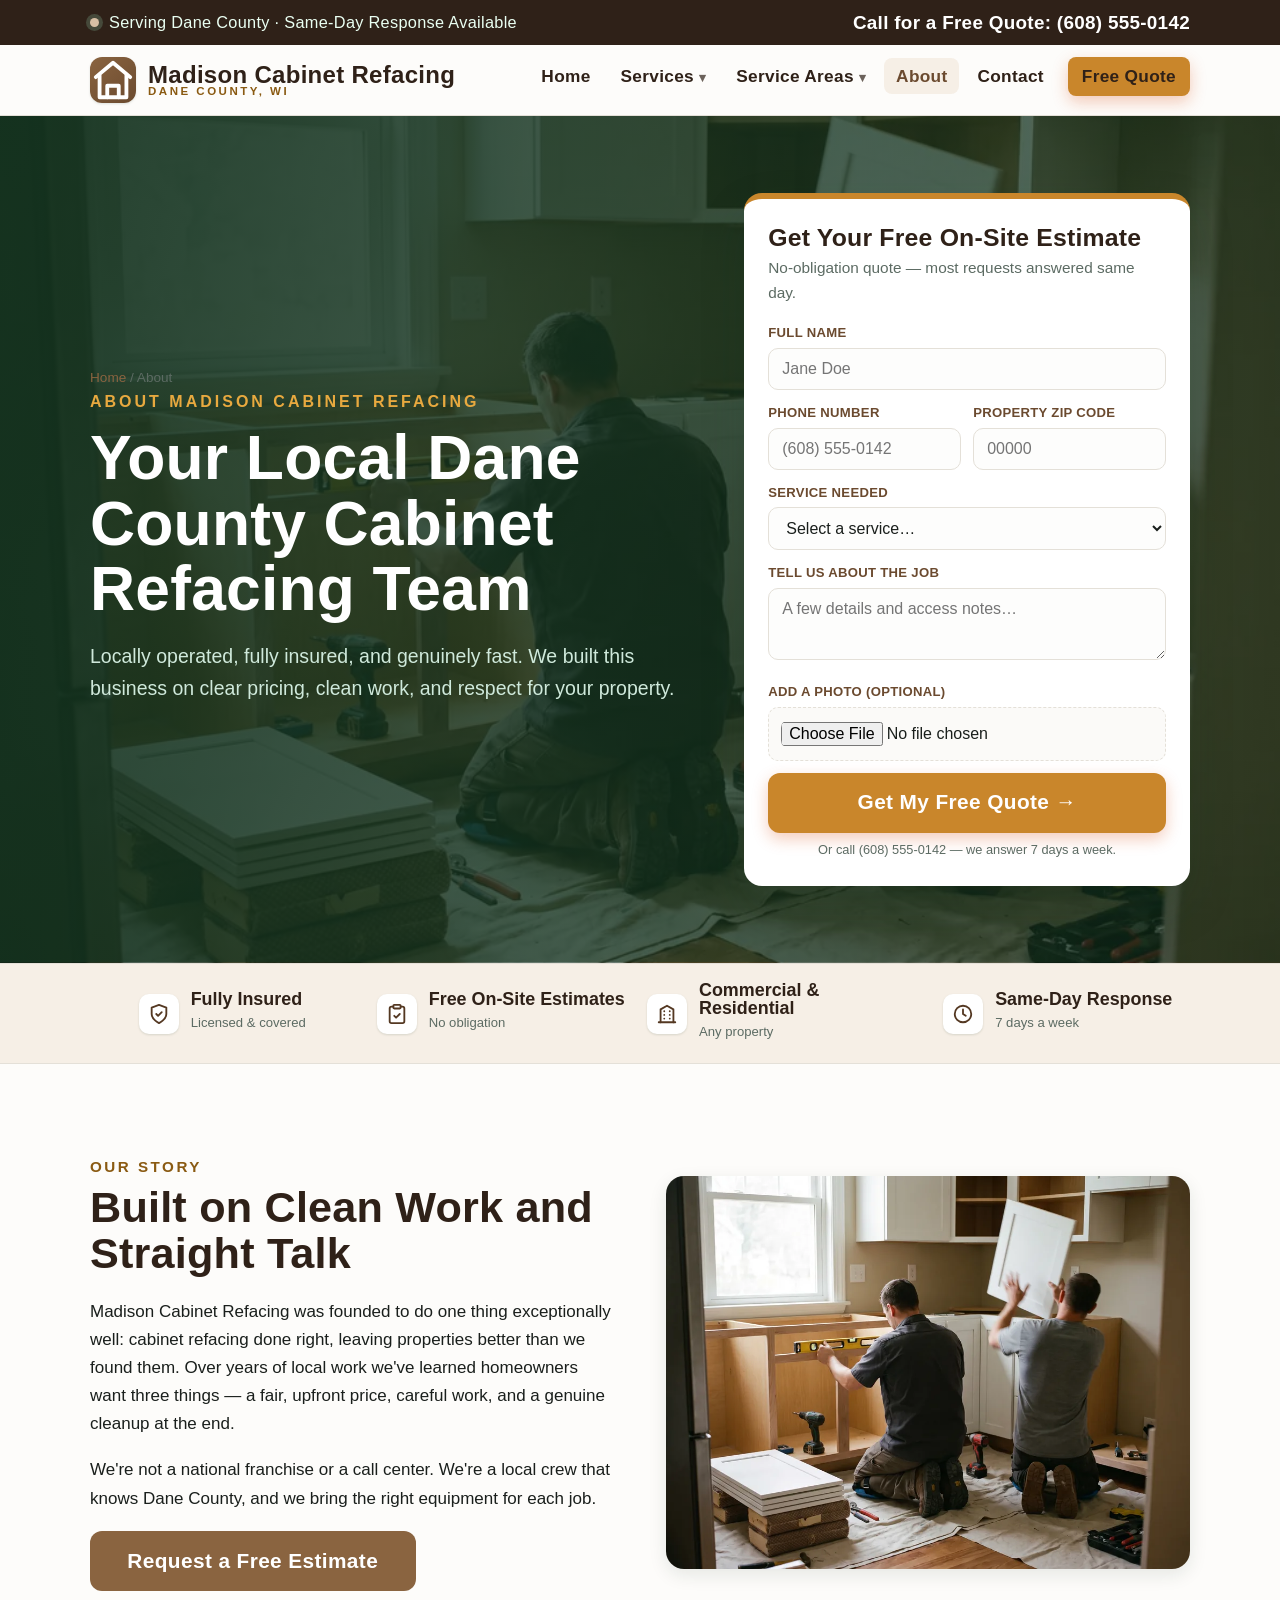
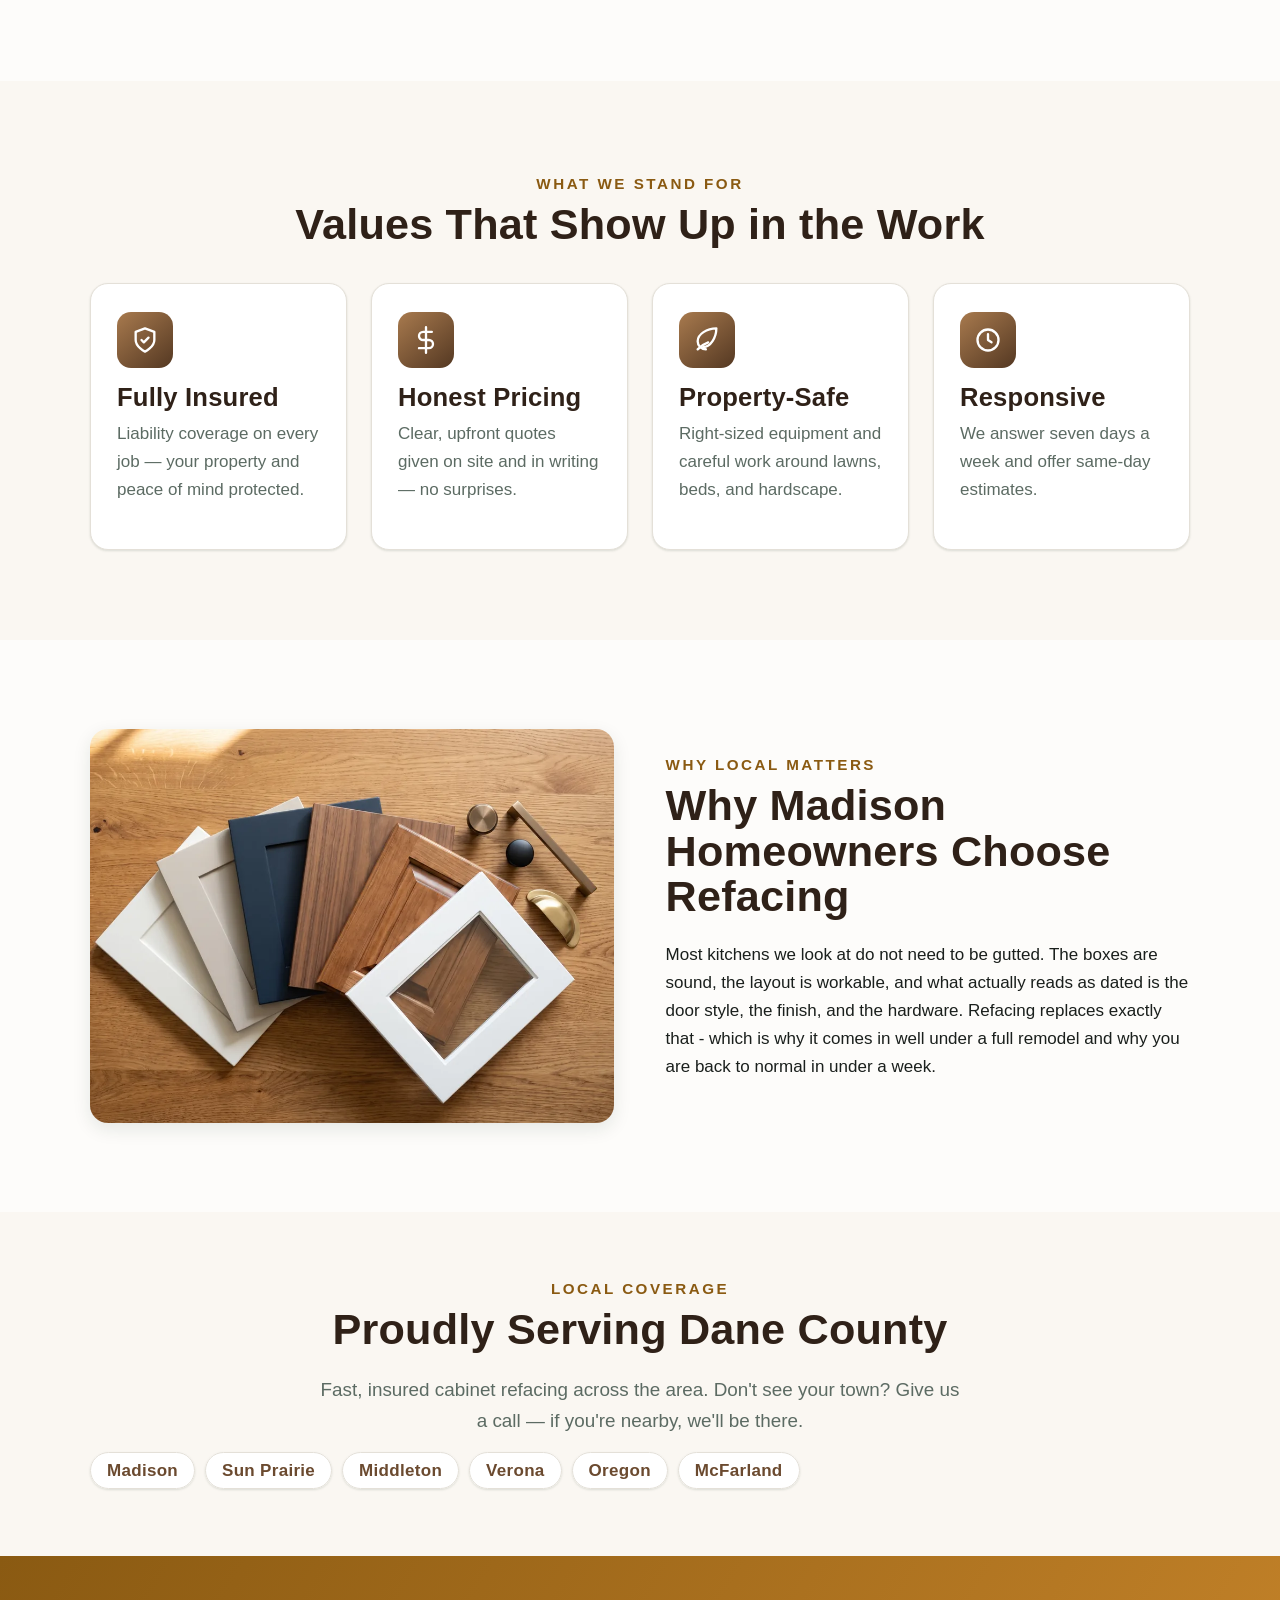
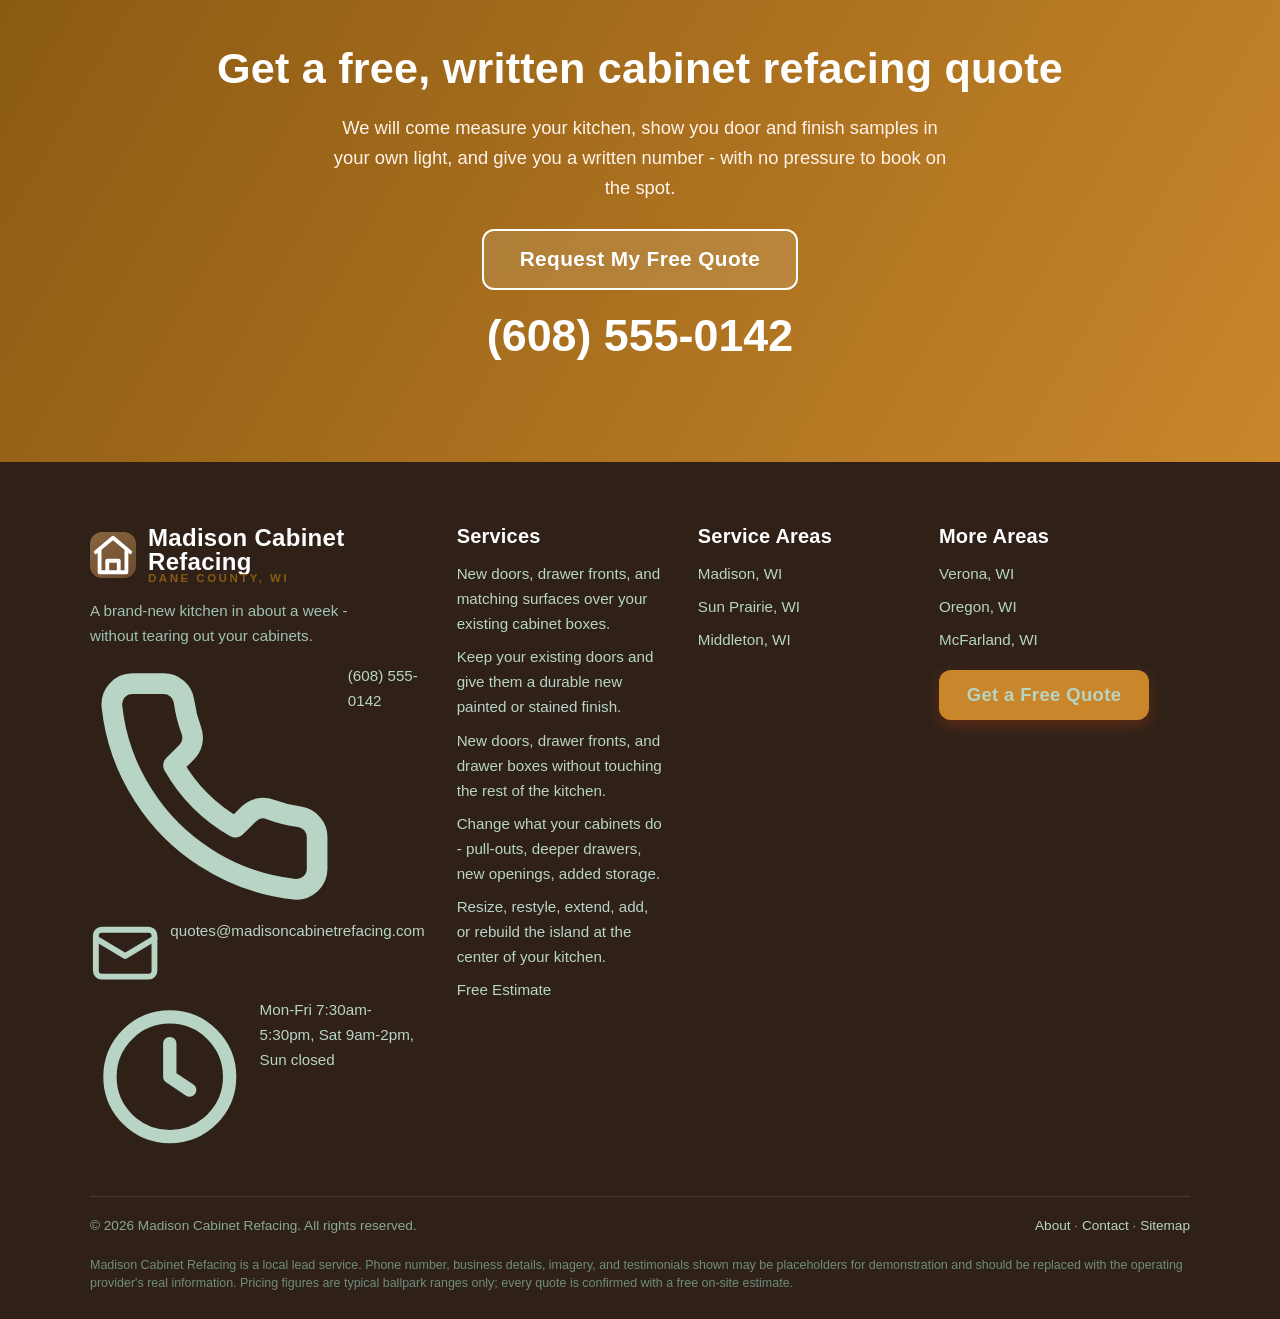
==== about/index.html @ bf2d5a3b "Repoint image paths to repo root (images uploaded at root, not /images/)" ====
<!DOCTYPE html>
<html lang="en">
<head>
<meta charset="utf-8">
<meta name="viewport" content="width=device-width, initial-scale=1">
<title>About Us | Madison Cabinet Refacing, Dane County WI</title>
<meta name="description" content="Locally operated, fully insured cabinet refacing serving Madison & Dane County, WI. Honest pricing, fast response. Call (608) 555-0142.">
<link rel="canonical" href="madisoncabinetrefacing.com/about/">
<meta name="robots" content="index, follow">
<meta name="geo.region" content="US-WI">
<meta name="geo.placename" content="Madison, Wisconsin">
<meta property="og:type" content="website">
<meta property="og:title" content="About Us | Madison Cabinet Refacing, Dane County WI">
<meta property="og:description" content="Locally operated, fully insured cabinet refacing serving Madison & Dane County, WI. Honest pricing, fast response. Call (608) 555-0142.">
<meta property="og:url" content="madisoncabinetrefacing.com/about/">
<meta property="og:image" content="madisoncabinetrefacing.com/og-image.jpg">
<meta property="og:site_name" content="Madison Cabinet Refacing">
<meta name="twitter:card" content="summary_large_image">
<link rel="icon" href="data:image/svg+xml,%3Csvg xmlns=%27http://www.w3.org/2000/svg%27 viewBox=%270 0 32 32%27%3E%3Crect width=%2732%27 height=%2732%27 rx=%277%27 fill=%27%236B4A2F%27/%3E%3Ctext x=%2716%27 y=%2722%27 font-size=%2718%27 text-anchor=%27middle%27 fill=%27%23E8A93F%27 font-family=%27Arial%27 font-weight=%27bold%27%3EM%3C/text%3E%3C/svg%3E">
<link rel="preload" as="image" href="/about-refacing-crew.webp" fetchpriority="high">
<link rel="preconnect" href="https://fonts.googleapis.com"><link rel="preconnect" href="https://fonts.gstatic.com" crossorigin><link href="https://fonts.googleapis.com/css2?family=Fraunces:opsz,wght@9..144,500;9..144,700&family=Inter:wght@400;500;600;700&display=swap" rel="stylesheet">
<link rel="stylesheet" href="/css/style.css">
<script type="application/ld+json">{"@context": "https://schema.org", "@type": "LocalBusiness", "@id": "madisoncabinetrefacing.com/#business", "name": "Madison Cabinet Refacing", "image": "madisoncabinetrefacing.com/og-image.jpg", "url": "madisoncabinetrefacing.com/about/", "telephone": "+16085550142", "email": "quotes@madisoncabinetrefacing.com", "priceRange": "$$", "address": {"@type": "PostalAddress", "streetAddress": "Service address on file - by appointment", "addressLocality": "Madison", "addressRegion": "WI", "postalCode": "53713", "addressCountry": "US"}, "geo": {"@type": "GeoCoordinates", "latitude": 43.0731, "longitude": -89.4012}, "areaServed": [{"@type": "City", "name": "Madison, WI"}, {"@type": "City", "name": "Sun Prairie, WI"}, {"@type": "City", "name": "Middleton, WI"}, {"@type": "City", "name": "Verona, WI"}, {"@type": "City", "name": "Oregon, WI"}, {"@type": "City", "name": "McFarland, WI"}, {"@type": "AdministrativeArea", "name": "Dane County"}], "openingHoursSpecification": [{"@type": "OpeningHoursSpecification", "dayOfWeek": ["Monday", "Tuesday", "Wednesday", "Thursday", "Friday", "Saturday", "Sunday"], "opens": "07:00", "closes": "19:00"}], "makesOffer": [{"@type": "Offer", "itemOffered": {"@type": "Service", "name": "Cabinet Refacing"}}, {"@type": "Offer", "itemOffered": {"@type": "Service", "name": "Cabinet Refinishing"}}, {"@type": "Offer", "itemOffered": {"@type": "Service", "name": "Doors & Drawer Fronts"}}, {"@type": "Offer", "itemOffered": {"@type": "Service", "name": "Cabinet Modifications"}}, {"@type": "Offer", "itemOffered": {"@type": "Service", "name": "Kitchen Islands"}}]}</script>
<script type="application/ld+json">{"@context": "https://schema.org", "@type": "BreadcrumbList", "itemListElement": [{"@type": "ListItem", "position": 1, "name": "Home", "item": "madisoncabinetrefacing.com/"}, {"@type": "ListItem", "position": 2, "name": "About", "item": "madisoncabinetrefacing.com/about/"}]}</script>
</head>
<body>
<div class="callbar"><div class="callbar__inner">
  <div class="callbar__msg"><span class="dot" aria-hidden="true"></span>
    <span class="callbar__msg-text">Serving Dane County &middot; Same-Day Response Available</span>
    <span class="callbar__msg-text-short">Same-Day Response Available</span></div>
  <a class="callbar__phone" href="tel:+16085550142"><svg viewBox="0 0 24 24" fill="none" stroke="currentColor" stroke-width="2" stroke-linecap="round" stroke-linejoin="round"><path d="M22 16.92v3a2 2 0 0 1-2.18 2 19.79 19.79 0 0 1-8.63-3.07 19.5 19.5 0 0 1-6-6 19.79 19.79 0 0 1-3.07-8.67A2 2 0 0 1 4.11 2h3a2 2 0 0 1 2 1.72c.13.96.36 1.9.7 2.81a2 2 0 0 1-.45 2.11L8.09 9.91a16 16 0 0 0 6 6l1.27-1.27a2 2 0 0 1 2.11-.45c.9.34 1.85.57 2.81.7A2 2 0 0 1 22 16.92z"/></svg> Call for a Free Quote: (608) 555-0142</a>
</div></div>
<header class="site-header"><nav class="nav" aria-label="Primary">
  <a class="brand" href="/" aria-label="Madison Cabinet Refacing home">
    <span class="brand__mark" aria-hidden="true"><svg viewBox="0 0 24 24" fill="none" stroke="currentColor" stroke-width="2" stroke-linecap="round" stroke-linejoin="round"><path d="M3 10.5 12 3l9 7.5"/><path d="M5 9.5V21h14V9.5"/><path d="M9 21v-6h6v6"/></svg></span>
    <span class="brand__name">Madison Cabinet Refacing<span>Dane County, WI</span></span></a>
  <button class="nav__toggle" aria-label="Toggle menu" aria-expanded="false" aria-controls="menu">&#9776;</button>
  <ul class="nav__links" id="menu">
    <li><a href="/">Home</a></li>
    <li class="has-drop"><a href="/cabinet-refacing/">Services</a><div class="drop"><a href="/cabinet-refacing/">Cabinet Refacing</a><a href="/cabinet-refinishing/">Cabinet Refinishing</a><a href="/cabinet-door-and-drawer-replacement/">Doors & Drawer Fronts</a><a href="/cabinet-modifications/">Cabinet Modifications</a><a href="/kitchen-island-modifications/">Kitchen Islands</a></div></li>
    <li class="has-drop"><a href="/cabinet-refacing-madison-wi/">Service Areas</a><div class="drop drop--cols"><a href="/cabinet-refacing-madison-wi/">Madison</a><a href="/cabinet-refacing-sun-prairie-wi/">Sun Prairie</a><a href="/cabinet-refacing-middleton-wi/">Middleton</a><a href="/cabinet-refacing-verona-wi/">Verona</a><a href="/cabinet-refacing-oregon-wi/">Oregon</a><a href="/cabinet-refacing-mcfarland-wi/">McFarland</a></div></li>
    <li><a href="/about/">About</a></li>
    <li><a href="/contact/">Contact</a></li>
    <li class="nav__cta"><a class="btn btn--primary" href="/contact/">Free Quote</a></li>
  </ul></nav></header>
<section class="hero" style="--hero-img:url(/about-refacing-crew.webp)"><div class="hero__inner">
  <div class="hero__copy"><nav class="crumbs" aria-label="Breadcrumb"><a href="/">Home</a> / <span>About</span></nav><p class="hero__loc">About Madison Cabinet Refacing</p><h1>Your Local Dane County Cabinet Refacing Team</h1>
    <p class="lead">Locally operated, fully insured, and genuinely fast. We built this business on clear pricing, clean work, and respect for your property.</p></div>
  <div class="hero__form-wrap">
<form class="leadform" id="lead-about" action="#" method="post" enctype="multipart/form-data" data-lead data-demo="true" novalidate>
  <h3>Get Your Free On-Site Estimate</h3><p class="leadform__sub">No-obligation quote — most requests answered same day.</p>
  <div class="field"><label for="lead-about-name">Full Name</label>
    <input id="lead-about-name" name="name" type="text" autocomplete="name" placeholder="Jane Doe" required>
    <span class="form-error">Please enter your name.</span></div>
  <div class="field--row">
    <div class="field"><label for="lead-about-phone">Phone Number</label>
      <input id="lead-about-phone" name="phone" type="tel" inputmode="tel" autocomplete="tel" placeholder="(608) 555-0142" required>
      <span class="form-error">Enter a valid phone number.</span></div>
    <div class="field"><label for="lead-about-zip">Property Zip Code</label>
      <input id="lead-about-zip" name="zip" type="text" inputmode="numeric" pattern="[0-9]{5}" maxlength="5" placeholder="00000" required>
      <span class="form-error">Enter your 5-digit zip.</span></div></div>
  <div class="field"><label for="lead-about-service">Service Needed</label>
    <select id="lead-about-service" name="service" required><option value="">Select a service…</option><option value="Cabinet Refacing">Cabinet Refacing</option><option value="Cabinet Refinishing">Cabinet Refinishing</option><option value="Doors & Drawer Fronts">Doors & Drawer Fronts</option><option value="Cabinet Modifications">Cabinet Modifications</option><option value="Kitchen Islands">Kitchen Islands</option><option value="Multiple Linear Feet">Multiple Linear Feet</option><option value="Commercial Project">Commercial Project</option><option value="Other / Not Sure">Other / Not Sure</option></select>
    <span class="form-error">Please choose a service.</span></div>
  <div class="field"><label for="lead-about-msg">Tell Us About the Job</label>
    <textarea id="lead-about-msg" name="message" placeholder="A few details and access notes…"></textarea></div>
  <div class="field"><label for="lead-about-photo">Add a Photo (optional)</label>
    <div class="field-file"><input id="lead-about-photo" name="photo" type="file" accept="image/*"></div></div>
  <input type="hidden" name="source_page" value="">
  <button class="btn btn--primary btn--block btn--lg" type="submit">Get My Free Quote →</button>
  <p class="form-note">Or call (608) 555-0142 — we answer 7 days a week.</p>
  <div class="form-success" role="status">✅ Thanks! Your request is in. We'll call you shortly to confirm your free on-site estimate.</div>
</form></div>
</div></section><section class="trustbar" aria-label="Why homeowners trust us"><div class="trustbar__grid"><div class="badge"><span class="badge__ico"><svg viewBox="0 0 24 24" fill="none" stroke="currentColor" stroke-width="2" stroke-linecap="round" stroke-linejoin="round"><path d="M12 22s8-4 8-10V5l-8-3-8 3v7c0 6 8 10 8 10z"/><path d="m9 12 2 2 4-4"/></svg></span><span class="badge__txt"><strong>Fully Insured</strong><span>Licensed &amp; covered</span></span></div><div class="badge"><span class="badge__ico"><svg viewBox="0 0 24 24" fill="none" stroke="currentColor" stroke-width="2" stroke-linecap="round" stroke-linejoin="round"><rect x="8" y="2" width="8" height="4" rx="1"/><path d="M16 4h2a2 2 0 0 1 2 2v14a2 2 0 0 1-2 2H6a2 2 0 0 1-2-2V6a2 2 0 0 1 2-2h2"/><path d="m9 14 2 2 4-4"/></svg></span><span class="badge__txt"><strong>Free On-Site Estimates</strong><span>No obligation</span></span></div><div class="badge"><span class="badge__ico"><svg viewBox="0 0 24 24" fill="none" stroke="currentColor" stroke-width="2" stroke-linecap="round" stroke-linejoin="round"><path d="M3 21h18"/><path d="M5 21V7l7-4 7 4v14"/><path d="M9 9h.01M9 13h.01M9 17h.01M15 9h.01M15 13h.01M15 17h.01"/></svg></span><span class="badge__txt"><strong>Commercial &amp; Residential</strong><span>Any property</span></span></div><div class="badge"><span class="badge__ico"><svg viewBox="0 0 24 24" fill="none" stroke="currentColor" stroke-width="2" stroke-linecap="round" stroke-linejoin="round"><circle cx="12" cy="12" r="9"/><path d="M12 7v5l3 2"/></svg></span><span class="badge__txt"><strong>Same-Day Response</strong><span>7 days a week</span></span></div></div></section><section class="section"><div class="container split"><div><p class="eyebrow">Our Story</p><h2>Built on Clean Work and Straight Talk</h2><p>Madison Cabinet Refacing was founded to do one thing exceptionally well: cabinet refacing done right, leaving properties better than we found them. Over years of local work we've learned homeowners want three things — a fair, upfront price, careful work, and a genuine cleanup at the end.</p><p>We're not a national franchise or a call center. We're a local crew that knows Dane County, and we bring the right equipment for each job.</p><a class="btn btn--green btn--lg" href="/contact/">Request a Free Estimate</a></div><div><img src="/about-refacing-crew.webp" alt="Madison Cabinet Refacing crew" loading="lazy"></div></div></section><section class="section section--sand"><div class="container"><div class="center"><p class="eyebrow">What We Stand For</p><h2>Values That Show Up in the Work</h2></div><div class="grid grid--4" style="margin-top:36px"><div class="card"><span class="card__ico"><svg viewBox="0 0 24 24" fill="none" stroke="currentColor" stroke-width="2" stroke-linecap="round" stroke-linejoin="round"><path d="M12 22s8-4 8-10V5l-8-3-8 3v7c0 6 8 10 8 10z"/><path d="m9 12 2 2 4-4"/></svg></span><h3>Fully Insured</h3><p>Liability coverage on every job — your property and peace of mind protected.</p></div><div class="card"><span class="card__ico"><svg viewBox="0 0 24 24" fill="none" stroke="currentColor" stroke-width="2" stroke-linecap="round" stroke-linejoin="round"><path d="M12 1v22M17 5H9.5a3.5 3.5 0 0 0 0 7h5a3.5 3.5 0 0 1 0 7H6"/></svg></span><h3>Honest Pricing</h3><p>Clear, upfront quotes given on site and in writing — no surprises.</p></div><div class="card"><span class="card__ico"><svg viewBox="0 0 24 24" fill="none" stroke="currentColor" stroke-width="2" stroke-linecap="round" stroke-linejoin="round"><path d="M11 20A7 7 0 0 1 4 13c0-6 8-11 16-11 0 8-5 16-11 16z"/><path d="M4 20c3-3 6-5 9-6"/></svg></span><h3>Property-Safe</h3><p>Right-sized equipment and careful work around lawns, beds, and hardscape.</p></div><div class="card"><span class="card__ico"><svg viewBox="0 0 24 24" fill="none" stroke="currentColor" stroke-width="2" stroke-linecap="round" stroke-linejoin="round"><circle cx="12" cy="12" r="9"/><path d="M12 7v5l3 2"/></svg></span><h3>Responsive</h3><p>We answer seven days a week and offer same-day estimates.</p></div></div></div></section><section class="section"><div class="container split"><div><img src="/about-feature-door-styles.webp" alt="Cabinet Refacing work in Dane County" loading="lazy"></div><div><p class="eyebrow">Why Local Matters</p><h2>Why Madison Homeowners Choose Refacing</h2><p>Most kitchens we look at do not need to be gutted. The boxes are sound, the layout is workable, and what actually reads as dated is the door style, the finish, and the hardware. Refacing replaces exactly that - which is why it comes in well under a full remodel and why you are back to normal in under a week.</p></div></div></section>
<section class="section section--tight section--sand"><div class="container center">
  <p class="eyebrow">Local Coverage</p><h2>Proudly Serving Dane County</h2>
  <p class="lead">Fast, insured cabinet refacing across the area. Don't see your town? Give us a call — if you're nearby, we'll be there.</p>
  <ul class="chips"><li><a href="/cabinet-refacing-madison-wi/">Madison</a></li><li><a href="/cabinet-refacing-sun-prairie-wi/">Sun Prairie</a></li><li><a href="/cabinet-refacing-middleton-wi/">Middleton</a></li><li><a href="/cabinet-refacing-verona-wi/">Verona</a></li><li><a href="/cabinet-refacing-oregon-wi/">Oregon</a></li><li><a href="/cabinet-refacing-mcfarland-wi/">McFarland</a></li></ul></div></section>
<section class="section ctaband"><div class="container"><h2>Get a free, written cabinet refacing quote</h2><p>We will come measure your kitchen, show you door and finish samples in your own light, and give you a written number - with no pressure to book on the spot.</p>
  <a class="btn btn--ghost-light btn--lg" href="/contact/">Request My Free Quote</a>
  <div><a class="ctaband__phone" href="tel:+16085550142">(608) 555-0142</a></div></div></section>
<footer class="footer"><div class="container"><div class="footer__grid">
  <div><div class="brand"><span class="brand__mark" aria-hidden="true"><svg viewBox="0 0 24 24" fill="none" stroke="currentColor" stroke-width="2" stroke-linecap="round" stroke-linejoin="round"><path d="M3 10.5 12 3l9 7.5"/><path d="M5 9.5V21h14V9.5"/><path d="M9 21v-6h6v6"/></svg></span>
      <span class="brand__name" style="color:#fff">Madison Cabinet Refacing<span>Dane County, WI</span></span></div>
    <p class="footer__brandtext">A brand-new kitchen in about a week - without tearing out your cabinets.</p>
    <ul class="footer__contact" style="list-style:none;padding:0;margin:14px 0 0">
      <li><svg viewBox="0 0 24 24" fill="none" stroke="currentColor" stroke-width="2" stroke-linecap="round" stroke-linejoin="round"><path d="M22 16.92v3a2 2 0 0 1-2.18 2 19.79 19.79 0 0 1-8.63-3.07 19.5 19.5 0 0 1-6-6 19.79 19.79 0 0 1-3.07-8.67A2 2 0 0 1 4.11 2h3a2 2 0 0 1 2 1.72c.13.96.36 1.9.7 2.81a2 2 0 0 1-.45 2.11L8.09 9.91a16 16 0 0 0 6 6l1.27-1.27a2 2 0 0 1 2.11-.45c.9.34 1.85.57 2.81.7A2 2 0 0 1 22 16.92z"/></svg> <a href="tel:+16085550142">(608) 555-0142</a></li>
      <li><svg viewBox="0 0 24 24" fill="none" stroke="currentColor" stroke-width="2" stroke-linecap="round" stroke-linejoin="round"><rect x="2" y="4" width="20" height="16" rx="2"/><path d="m22 7-10 6L2 7"/></svg> <a href="mailto:quotes@madisoncabinetrefacing.com">quotes@madisoncabinetrefacing.com</a></li>
      <li><svg viewBox="0 0 24 24" fill="none" stroke="currentColor" stroke-width="2" stroke-linecap="round" stroke-linejoin="round"><circle cx="12" cy="12" r="9"/><path d="M12 7v5l3 2"/></svg> <span>Mon-Fri 7:30am-5:30pm, Sat 9am-2pm, Sun closed</span></li></ul></div>
  <div><h4>Services</h4><ul><li><a href="/cabinet-refacing/">New doors, drawer fronts, and matching surfaces over your existing cabinet boxes.</a></li><li><a href="/cabinet-refinishing/">Keep your existing doors and give them a durable new painted or stained finish.</a></li><li><a href="/cabinet-door-and-drawer-replacement/">New doors, drawer fronts, and drawer boxes without touching the rest of the kitchen.</a></li><li><a href="/cabinet-modifications/">Change what your cabinets do - pull-outs, deeper drawers, new openings, added storage.</a></li><li><a href="/kitchen-island-modifications/">Resize, restyle, extend, add, or rebuild the island at the center of your kitchen.</a></li><li><a href="/contact/">Free Estimate</a></li></ul></div>
  <div><h4>Service Areas</h4><ul><li><a href="/cabinet-refacing-madison-wi/">Madison, WI</a></li><li><a href="/cabinet-refacing-sun-prairie-wi/">Sun Prairie, WI</a></li><li><a href="/cabinet-refacing-middleton-wi/">Middleton, WI</a></li></ul></div>
  <div><h4>More Areas</h4><ul><li><a href="/cabinet-refacing-verona-wi/">Verona, WI</a></li><li><a href="/cabinet-refacing-oregon-wi/">Oregon, WI</a></li><li><a href="/cabinet-refacing-mcfarland-wi/">McFarland, WI</a></li></ul><a class="btn btn--primary" href="/contact/" style="margin-top:10px">Get a Free Quote</a></div>
</div></div><div class="container"><div class="footer__bottom">
  <span>&copy; <span id="year">2026</span> Madison Cabinet Refacing. All rights reserved.</span>
  <span><a href="/about/">About</a> &middot; <a href="/contact/">Contact</a> &middot; <a href="/sitemap.xml">Sitemap</a></span>
</div></div>
<p class="footer__disclaimer">Madison Cabinet Refacing is a local lead service. Phone number, business details, imagery, and testimonials shown may be placeholders for demonstration and should be replaced with the operating provider's real information. Pricing figures are typical ballpark ranges only; every quote is confirmed with a free on-site estimate.</p>
</footer><a class="floatcall" href="tel:+16085550142"><svg viewBox="0 0 24 24" fill="none" stroke="currentColor" stroke-width="2" stroke-linecap="round" stroke-linejoin="round"><path d="M22 16.92v3a2 2 0 0 1-2.18 2 19.79 19.79 0 0 1-8.63-3.07 19.5 19.5 0 0 1-6-6 19.79 19.79 0 0 1-3.07-8.67A2 2 0 0 1 4.11 2h3a2 2 0 0 1 2 1.72c.13.96.36 1.9.7 2.81a2 2 0 0 1-.45 2.11L8.09 9.91a16 16 0 0 0 6 6l1.27-1.27a2 2 0 0 1 2.11-.45c.9.34 1.85.57 2.81.7A2 2 0 0 1 22 16.92z"/></svg> Call Now</a>
<script src="/js/main.js"></script>
</body>
</html>
---- css/style.css ----
/* =========================================================
   Madison Stump Grinding — Shared Stylesheet
   Palette: deep pine green + action orange + warm neutrals
   Fonts: Barlow Condensed (display) / Inter (body)
   ========================================================= */

:root {
  --green-900: #14331f;
  --green-800: #1b4332;
  --green-700: #245239;
  --green-600: #2d6a4f;
  --green-500: #40916c;
  --green-300: #95d5b2;
  --green-100: #e7f2ec;

  --orange-600: #d9480f;
  --orange-500: #f2711c;
  --orange-400: #ff922b;

  --amber: #d4a373;
  --sand: #faf7f2;
  --cream: #fdfcfa;

  --ink: #1a1f1c;
  --slate: #4b5550;
  --muted: #5c6b63;
  --line: #e4e0d8;
  --white: #ffffff;

  --shadow-sm: 0 1px 3px rgba(20, 51, 31, .08), 0 1px 2px rgba(20, 51, 31, .06);
  --shadow-md: 0 6px 18px rgba(20, 51, 31, .10);
  --shadow-lg: 0 20px 45px rgba(20, 51, 31, .18);

  --radius: 12px;
  --radius-lg: 18px;
  --maxw: 1180px;

  --font-display: "Barlow Condensed", "Arial Narrow", sans-serif;
  --font-body: "Inter", -apple-system, BlinkMacSystemFont, "Segoe UI", Roboto, sans-serif;
}

/* ---------- Reset / base ---------- */
*, *::before, *::after { box-sizing: border-box; }
html { scroll-behavior: smooth; -webkit-text-size-adjust: 100%; }
body {
  margin: 0;
  font-family: var(--font-body);
  color: var(--ink);
  background: var(--cream);
  line-height: 1.65;
  font-size: 17px;
  overflow-x: hidden;
}
img { max-width: 100%; display: block; height: auto; }
a { color: var(--green-600); text-decoration: none; transition: color .15s ease; }
a:hover { color: var(--orange-600); }

h1, h2, h3, h4 {
  font-family: var(--font-display);
  line-height: 1.05;
  margin: 0 0 .5em;
  color: var(--green-900);
  font-weight: 700;
  letter-spacing: .2px;
}
h1 { font-size: clamp(2.3rem, 5vw, 3.9rem); text-transform: none; }
h2 { font-size: clamp(1.8rem, 3.4vw, 2.7rem); }
h3 { font-size: clamp(1.25rem, 2vw, 1.6rem); }
h4 { font-size: 1.15rem; }
p { margin: 0 0 1.1em; }
ul, ol { margin: 0 0 1.1em; padding-left: 1.3em; }
li { margin-bottom: .4em; }

.container { max-width: var(--maxw); margin: 0 auto; padding: 0 clamp(18px, 5vw, 40px); }
.section { padding: clamp(48px, 7vw, 92px) 0; }
.section--tight { padding: clamp(36px, 5vw, 64px) 0; }
.section--sand { background: var(--sand); }
.section--green { background: var(--green-800); color: #dfeee6; }
.section--green h2, .section--green h3 { color: #fff; }
.eyebrow {
  font-family: var(--font-display);
  text-transform: uppercase;
  letter-spacing: 2.5px;
  font-weight: 600;
  font-size: .95rem;
  color: var(--orange-600);
  margin: 0 0 .4em;
}
.section--green .eyebrow { color: var(--orange-400); }
.lead { font-size: 1.18rem; color: var(--muted); max-width: 62ch; }
.section--green .lead { color: #bfe0cf; }
.center { text-align: center; }
.center .lead { margin-left: auto; margin-right: auto; }

/* ---------- Buttons ---------- */
.btn {
  display: inline-flex; align-items: center; justify-content: center; gap: .5em;
  font-family: var(--font-display);
  font-weight: 600;
  font-size: 1.15rem;
  letter-spacing: .4px;
  padding: .7em 1.4em;
  border-radius: var(--radius);
  border: 2px solid transparent;
  cursor: pointer;
  transition: transform .12s ease, box-shadow .15s ease, background .15s ease;
  text-align: center;
  line-height: 1.1;
}
.btn:active { transform: translateY(1px); }
.btn--primary { background: var(--orange-500); color: #fff; box-shadow: 0 6px 16px rgba(217,72,15,.28); }
.btn--primary:hover { background: var(--orange-600); color: #fff; box-shadow: 0 10px 24px rgba(217,72,15,.34); }
.btn--green { background: var(--green-600); color: #fff; }
.btn--green:hover { background: var(--green-700); color: #fff; }
.btn--outline { background: transparent; color: var(--green-800); border-color: var(--green-600); }
.btn--outline:hover { background: var(--green-600); color: #fff; }
.btn--ghost-light { background: rgba(255,255,255,.12); color: #fff; border-color: rgba(255,255,255,.5); }
.btn--ghost-light:hover { background: #fff; color: var(--green-800); }
.btn--lg { font-size: 1.3rem; padding: .8em 1.7em; }
.btn--block { display: flex; width: 100%; }

/* ---------- Top call bar (sticky) ---------- */
.callbar {
  position: sticky; top: 0; z-index: 60;
  background: var(--green-900);
  color: #eafff2;
  font-family: var(--font-display);
}
.callbar__inner {
  max-width: var(--maxw); margin: 0 auto; padding: 7px clamp(18px,5vw,40px);
  display: flex; align-items: center; justify-content: space-between; gap: 14px;
  font-size: 1.02rem; letter-spacing: .3px;
}
.callbar__msg { display: flex; align-items: center; gap: 10px; }
.callbar__msg .dot { width: 9px; height: 9px; border-radius: 50%; background: var(--green-300); box-shadow: 0 0 0 4px rgba(149,213,178,.22); animation: pulse 2s infinite; flex: none; }
@keyframes pulse { 0%,100%{opacity:1} 50%{opacity:.4} }
.callbar__phone {
  color: #fff; font-weight: 700; font-size: 1.18rem; white-space: nowrap;
  display: inline-flex; align-items: center; gap: 8px;
}
.callbar__phone:hover { color: var(--orange-400); }
.callbar__msg-text-short { display: none; }

/* ---------- Header / nav ---------- */
.site-header {
  position: sticky; top: 0; z-index: 55;
  background: rgba(253,252,250,.96);
  backdrop-filter: blur(8px);
  border-bottom: 1px solid var(--line);
}
.nav {
  max-width: var(--maxw); margin: 0 auto; padding: 12px clamp(18px,5vw,40px);
  display: flex; align-items: center; justify-content: space-between; gap: 20px;
}
.brand { display: flex; align-items: center; gap: 12px; }
.brand__mark {
  width: 46px; height: 46px; border-radius: 12px; flex: none;
  background: linear-gradient(140deg, var(--green-600), var(--green-800));
  display: grid; place-items: center; color: #fff; font-size: 26px;
  box-shadow: var(--shadow-sm);
}
.brand__name { font-family: var(--font-display); font-weight: 700; font-size: 1.5rem; color: var(--green-900); line-height: .98; letter-spacing: .3px; }
.brand__name span { display: block; font-size: .72rem; letter-spacing: 2.5px; text-transform: uppercase; color: var(--orange-600); font-weight: 600; }
.nav__links { display: flex; align-items: center; gap: 6px; list-style: none; margin: 0; padding: 0; }
.nav__links a {
  font-family: var(--font-display); font-weight: 600; font-size: 1.08rem; color: var(--green-900);
  padding: 8px 12px; border-radius: 8px; letter-spacing: .3px;
}
.nav__links a:hover, .nav__links a.active { background: var(--green-100); color: var(--green-800); }
.nav__cta { margin-left: 6px; }
.nav__toggle {
  display: none; background: var(--green-800); border: 0; color: #fff; width: 46px; height: 44px;
  border-radius: 10px; cursor: pointer; font-size: 22px; align-items: center; justify-content: center;
}

/* Dropdown for services/areas */
.has-drop { position: relative; }
.has-drop > a::after { content: "▾"; font-size: .75em; margin-left: 5px; opacity: .7; }
.drop {
  position: absolute; top: calc(100% + 6px); left: 0; min-width: 240px;
  background: #fff; border: 1px solid var(--line); border-radius: 12px; box-shadow: var(--shadow-md);
  padding: 8px; opacity: 0; visibility: hidden; transform: translateY(6px); transition: all .16s ease; z-index: 70;
}
.has-drop:hover .drop, .has-drop:focus-within .drop { opacity: 1; visibility: visible; transform: translateY(0); }
.drop a { display: block; padding: 8px 12px; font-size: 1rem; border-radius: 8px; }
.drop--cols { min-width: 430px; columns: 2; column-gap: 8px; }

/* ---------- Hero ---------- */
.hero { position: relative; background: var(--green-900); color: #eafff2; overflow: hidden; }
.hero::before {
  content: ""; position: absolute; inset: 0;
  background:
    linear-gradient(105deg, rgba(20,51,31,.94) 0%, rgba(20,51,31,.80) 45%, rgba(20,51,31,.55) 100%),
    var(--hero-img, radial-gradient(circle at 70% 20%, #2d6a4f, #14331f));
  background-size: cover; background-position: center;
}
.hero__inner {
  position: relative; z-index: 2;
  max-width: var(--maxw); margin: 0 auto; padding: clamp(40px,6vw,80px) clamp(18px,5vw,40px);
  display: grid; grid-template-columns: 1.15fr .85fr; gap: clamp(28px,4vw,56px); align-items: center;
}
.hero__copy h1 { color: #fff; margin-bottom: .3em; }
.hero__copy .lead { color: #cfe9db; font-size: 1.22rem; max-width: 54ch; }
.hero__loc { font-family: var(--font-display); text-transform: uppercase; letter-spacing: 3px; font-weight: 600; color: var(--orange-400); font-size: 1rem; margin-bottom: .6em; }
.hero__checks { list-style: none; padding: 0; margin: 1.3em 0 0; display: grid; grid-template-columns: 1fr 1fr; gap: 8px 20px; }
.hero__checks li { display: flex; align-items: center; gap: 9px; font-weight: 500; color: #dff2e8; }
.hero__checks li::before { content: "✓"; color: var(--green-900); background: var(--green-300); width: 22px; height: 22px; border-radius: 50%; display: grid; place-items: center; font-size: 13px; font-weight: 800; flex: none; }

/* ---------- Lead form ---------- */
.leadform {
  background: #fff; color: var(--ink); border-radius: var(--radius-lg);
  box-shadow: var(--shadow-lg); padding: 26px 24px; border-top: 6px solid var(--orange-500);
}
.leadform h3 { font-size: 1.55rem; margin-bottom: .15em; }
.leadform__sub { font-size: .96rem; color: var(--muted); margin-bottom: 1.1em; }
.field { margin-bottom: 12px; }
.field label { display: block; font-size: .82rem; font-weight: 600; color: var(--green-800); margin-bottom: 4px; letter-spacing: .3px; text-transform: uppercase; }
.field input, .field select, .field textarea {
  width: 100%; padding: 11px 13px; border: 1.5px solid var(--line); border-radius: 10px;
  font-family: var(--font-body); font-size: 1rem; color: var(--ink); background: #fdfdfc; transition: border .15s ease, box-shadow .15s ease;
}
.field input:focus, .field select:focus, .field textarea:focus {
  outline: none; border-color: var(--green-500); box-shadow: 0 0 0 3px rgba(64,145,108,.16);
}
.field textarea { resize: vertical; min-height: 72px; }
.field--row { display: grid; grid-template-columns: 1fr 1fr; gap: 12px; }
.field-file { border: 1.5px dashed var(--line); border-radius: 10px; padding: 10px 12px; background: #fbfaf8; }
.field-file input { border: 0; padding: 4px 0; background: transparent; }
.form-note { font-size: .8rem; color: var(--muted); margin: 6px 0 0; text-align: center; }
.form-error { color: var(--orange-600); font-size: .82rem; margin-top: 4px; display: none; }
.field.invalid input, .field.invalid select { border-color: var(--orange-600); }
.field.invalid .form-error { display: block; }
.form-success {
  display: none; background: var(--green-100); border: 1px solid var(--green-300);
  color: var(--green-800); border-radius: 10px; padding: 14px 16px; font-weight: 500; margin-top: 6px;
}

/* ---------- Trust badges ---------- */
.trustbar { background: var(--green-100); border-top: 1px solid var(--line); border-bottom: 1px solid var(--line); }
.trustbar__grid {
  max-width: var(--maxw); margin: 0 auto; padding: 18px clamp(18px,5vw,40px);
  display: grid; grid-template-columns: repeat(4,1fr); gap: 14px;
}
.badge { display: flex; align-items: center; gap: 12px; justify-content: center; }
.badge__ico { width: 40px; height: 40px; flex: none; display: grid; place-items: center; background: #fff; border-radius: 10px; color: var(--green-700); box-shadow: var(--shadow-sm); }
.badge__ico svg { width: 22px; height: 22px; }
.badge__txt strong { display: block; font-family: var(--font-display); font-size: 1.12rem; color: var(--green-900); line-height: 1; }
.badge__txt span { font-size: .82rem; color: var(--muted); }

/* ---------- Feature / service cards ---------- */
.grid { display: grid; gap: 24px; }
.grid--3 { grid-template-columns: repeat(3,1fr); }
.grid--2 { grid-template-columns: repeat(2,1fr); }
.grid--4 { grid-template-columns: repeat(4,1fr); }
.card {
  background: #fff; border: 1px solid var(--line); border-radius: var(--radius-lg);
  padding: 28px 26px; box-shadow: var(--shadow-sm); transition: transform .15s ease, box-shadow .15s ease;
  display: flex; flex-direction: column;
}
.card:hover { transform: translateY(-4px); box-shadow: var(--shadow-md); }
.card__ico {
  width: 56px; height: 56px; border-radius: 14px; display: grid; place-items: center; margin-bottom: 16px;
  background: linear-gradient(140deg, var(--green-500), var(--green-700)); color: #fff;
}
.card__ico svg { width: 28px; height: 28px; }
.card h3 { margin-bottom: .35em; }
.card p { color: var(--muted); margin-bottom: 1em; }
.card .card__link { font-family: var(--font-display); font-weight: 600; font-size: 1.05rem; margin-top: auto; }
.card .card__link::after { content: " →"; }

/* photo card */
.photocard { border-radius: var(--radius-lg); overflow: hidden; box-shadow: var(--shadow-md); border: 1px solid var(--line); background:#fff; }
.photocard img { aspect-ratio: 16/10; object-fit: cover; width: 100%; }
.photocard__body { padding: 20px 22px; }

/* ---------- Process steps ---------- */
.steps { counter-reset: step; display: grid; grid-template-columns: repeat(4,1fr); gap: 20px; }
.step { position: relative; padding: 26px 22px 22px; background: #fff; border: 1px solid var(--line); border-radius: var(--radius-lg); box-shadow: var(--shadow-sm); }
.step::before {
  counter-increment: step; content: counter(step);
  position: absolute; top: -18px; left: 22px; width: 40px; height: 40px; border-radius: 50%;
  background: var(--orange-500); color: #fff; font-family: var(--font-display); font-weight: 700; font-size: 1.3rem;
  display: grid; place-items: center; box-shadow: 0 4px 10px rgba(217,72,15,.3);
}
.step h4 { margin: 8px 0 .3em; color: var(--green-900); }
.step p { color: var(--muted); font-size: .96rem; margin: 0; }

/* ---------- Split content ---------- */
.split { display: grid; grid-template-columns: 1fr 1fr; gap: clamp(28px,4vw,56px); align-items: center; }
.split img { width: 100%; aspect-ratio: 4 / 3; object-fit: cover; border-radius: var(--radius-lg); box-shadow: var(--shadow-md); }
.ticklist { list-style: none; padding: 0; margin: 1.2em 0; }
.ticklist li { position: relative; padding-left: 34px; margin-bottom: 12px; }
.ticklist li::before { content: "✓"; position: absolute; left: 0; top: 1px; width: 22px; height: 22px; border-radius: 50%; background: var(--green-100); color: var(--green-700); display: grid; place-items: center; font-weight: 800; font-size: 13px; }

/* ---------- Prose (article body on city/service pages) ---------- */
.prose { max-width: 74ch; }
.prose h2 { margin-top: 1.4em; }
.prose h3 { margin-top: 1.2em; color: var(--green-800); }
.prose p, .prose li { color: #33403a; }
.prose .lead { color: var(--muted); }

/* ---------- Service-area chips ---------- */
.chips { display: flex; flex-wrap: wrap; gap: 10px; list-style: none; padding: 0; margin: 1.2em 0 0; }
.chips a {
  font-family: var(--font-display); font-weight: 600; letter-spacing: .3px;
  background: #fff; border: 1px solid var(--line); border-radius: 999px; padding: 8px 16px; color: var(--green-800);
  box-shadow: var(--shadow-sm);
}
.chips a:hover { background: var(--green-600); color: #fff; border-color: var(--green-600); }

/* ---------- Stats ---------- */
.stats { display: grid; grid-template-columns: repeat(4,1fr); gap: 20px; text-align: center; }
.stat__num { font-family: var(--font-display); font-size: clamp(2.2rem,4vw,3rem); font-weight: 700; color: var(--orange-400); line-height: 1; }
.stat__lbl { font-size: .95rem; color: #bfe0cf; letter-spacing: .3px; }

/* ---------- Testimonials ---------- */
.quote { background: #fff; border: 1px solid var(--line); border-radius: var(--radius-lg); padding: 26px; box-shadow: var(--shadow-sm); }
.quote__stars { color: var(--orange-500); letter-spacing: 2px; margin-bottom: 8px; }
.quote p { font-size: 1.05rem; color: #33403a; font-style: italic; }
.quote__who { font-family: var(--font-display); font-weight: 600; color: var(--green-900); font-style: normal; }
.quote__who span { display:block; font-family: var(--font-body); font-weight: 400; font-size: .85rem; color: var(--muted); }

/* ---------- FAQ accordion ---------- */
.faq { max-width: 820px; margin: 0 auto; }
.faq__item { border: 1px solid var(--line); border-radius: 12px; margin-bottom: 12px; background: #fff; overflow: hidden; box-shadow: var(--shadow-sm); }
.faq__q {
  width: 100%; text-align: left; background: none; border: 0; cursor: pointer;
  font-family: var(--font-display); font-weight: 600; font-size: 1.2rem; color: var(--green-900);
  padding: 18px 52px 18px 20px; position: relative; line-height: 1.2;
}
.faq__q::after {
  content: "+"; position: absolute; right: 18px; top: 50%; transform: translateY(-50%);
  font-size: 1.7rem; color: var(--orange-500); transition: transform .2s ease; line-height: 1;
}
.faq__item.open .faq__q::after { transform: translateY(-50%) rotate(45deg); }
.faq__a { max-height: 0; overflow: hidden; transition: max-height .28s ease; }
.faq__a-inner { padding: 0 20px 18px; color: var(--muted); }

/* ---------- CTA band ---------- */
.ctaband { background: linear-gradient(120deg, var(--orange-600), var(--orange-500)); color: #fff; text-align: center; }
.ctaband h2 { color: #fff; }
.ctaband p { color: #fff3ea; max-width: 60ch; margin: 0 auto 1.4em; font-size: 1.15rem; }
.ctaband .btn--ghost-light { border-color:#fff; }
.ctaband__phone { font-family: var(--font-display); font-size: clamp(2rem,4vw,2.8rem); font-weight: 700; color:#fff; display:inline-block; margin-top:.2em; }
.ctaband__phone:hover { color: var(--green-900); }

/* ---------- Footer ---------- */
.footer { background: var(--green-900); color: #b8d4c4; font-size: .95rem; }
.footer__grid { display: grid; grid-template-columns: 1.6fr 1fr 1fr 1.2fr; gap: 32px; padding: clamp(40px,5vw,64px) 0 32px; }
.footer h4 { color: #fff; font-size: 1.25rem; margin-bottom: .7em; }
.footer a { color: #b8d4c4; }
.footer a:hover { color: var(--orange-400); }
.footer ul { list-style: none; padding: 0; margin: 0; }
.footer li { margin-bottom: 8px; }
.footer .brand__name { color:#fff; }
.footer__brandtext { margin: 14px 0 0; color:#9fc2b0; max-width: 34ch; }
.footer__contact li { display:flex; gap:10px; align-items:flex-start; }
.footer__bottom { border-top: 1px solid rgba(255,255,255,.12); padding: 18px 0; display:flex; justify-content:space-between; gap:14px; flex-wrap:wrap; font-size:.85rem; color:#88a897; }
.footer__disclaimer { max-width: var(--maxw); margin: 0 auto; padding: 0 clamp(18px,5vw,40px) 26px; font-size:.78rem; color:#6f8c7c; line-height:1.5; }

/* ---------- Floating mobile call button ---------- */
.floatcall {
  position: fixed; bottom: 16px; right: 16px; z-index: 80; display: none;
  background: var(--orange-500); color:#fff; border-radius: 999px; padding: 14px 20px;
  font-family: var(--font-display); font-weight:700; font-size:1.1rem; box-shadow: var(--shadow-lg);
  align-items:center; gap:8px;
}
.floatcall:hover { background: var(--orange-600); color:#fff; }

/* ---------- Breadcrumb ---------- */
.crumbs { font-size:.85rem; color:var(--muted); padding: 14px 0 0; }
.crumbs a { color: var(--green-600); }
.crumbs span { color: var(--muted); }

/* ---------- Page hero (interior) ---------- */
.pagehero { background: var(--green-800); color:#eafff2; position:relative; overflow:hidden; }
.pagehero::before { content:""; position:absolute; inset:0; background: var(--hero-img, none); background-size:cover; background-position:center; opacity:.20; }
.pagehero__inner { position:relative; z-index:2; padding: clamp(40px,5vw,72px) 0; max-width: var(--maxw); margin:0 auto; padding-left:clamp(18px,5vw,40px); padding-right:clamp(18px,5vw,40px); }
.pagehero h1 { color:#fff; max-width: 20ch; }
.pagehero .lead { color:#cfe9db; }

/* interior layout with sticky form */
.withform { display:grid; grid-template-columns: 1.6fr .9fr; gap: clamp(28px,4vw,52px); align-items:start; }
.withform__aside { position: sticky; top: 96px; }

/* ---------- Responsive ---------- */
@media (max-width: 960px) {
  .hero__inner { grid-template-columns: 1fr; }
  .hero__form-wrap { order: -1; }
  .grid--3, .grid--4, .steps, .stats { grid-template-columns: repeat(2,1fr); }
  .split, .withform { grid-template-columns: 1fr; }
  .withform__aside { position: static; }
  .footer__grid { grid-template-columns: 1fr 1fr; }
  .nav__links { display: none; }
  .nav__toggle { display: inline-flex; }
  .nav.open .nav__links {
    display: flex; position: absolute; top: 100%; left: 0; right: 0; flex-direction: column; align-items: stretch;
    background:#fff; border-bottom:1px solid var(--line); box-shadow: var(--shadow-md); padding: 12px; gap: 2px;
  }
  .nav.open .nav__links a { padding: 12px; font-size: 1.15rem; }
  .nav.open .drop { position: static; opacity:1; visibility:visible; transform:none; box-shadow:none; border:0; padding: 0 0 6px 12px; }
  .nav.open .drop--cols { columns: 1; min-width:auto; }
  .nav__cta { display:none; }
  .callbar__msg-text { display:none; }
  .callbar__msg-text-short { display:inline; }
  .floatcall { display:inline-flex; }
}
@media (max-width: 560px) {
  body { font-size: 16px; }
  .trustbar__grid { grid-template-columns: 1fr 1fr; }
  .grid--3, .grid--4, .steps, .stats { grid-template-columns: 1fr; }
  .footer__grid { grid-template-columns: 1fr; }
  .field--row { grid-template-columns: 1fr; }
  .hero__checks { grid-template-columns: 1fr; }
  .callbar__inner { font-size: .9rem; }
  .badge { justify-content: flex-start; }
}

/* reduced motion */
@media (prefers-reduced-motion: reduce) {
  * { animation: none !important; scroll-behavior: auto !important; transition: none !important; }
}


/* ---- theme override (from config) ---- */
:root{--green-900:#2F2118;--green-800:#6B4A2F;--green-700:#543822;--green-600:#8A6440;--green-500:#A87A4E;--green-300:#D8BFA4;--green-100:#F6EFE6;--orange-600:#8A5A12;--orange-500:#C9862B;--orange-400:#E8A93F;--font-display:"'Fraunces', Georgia, serif","Arial Narrow",sans-serif;--font-body:"'Inter', system-ui, -apple-system, sans-serif",-apple-system,BlinkMacSystemFont,"Segoe UI",Roboto,sans-serif;}
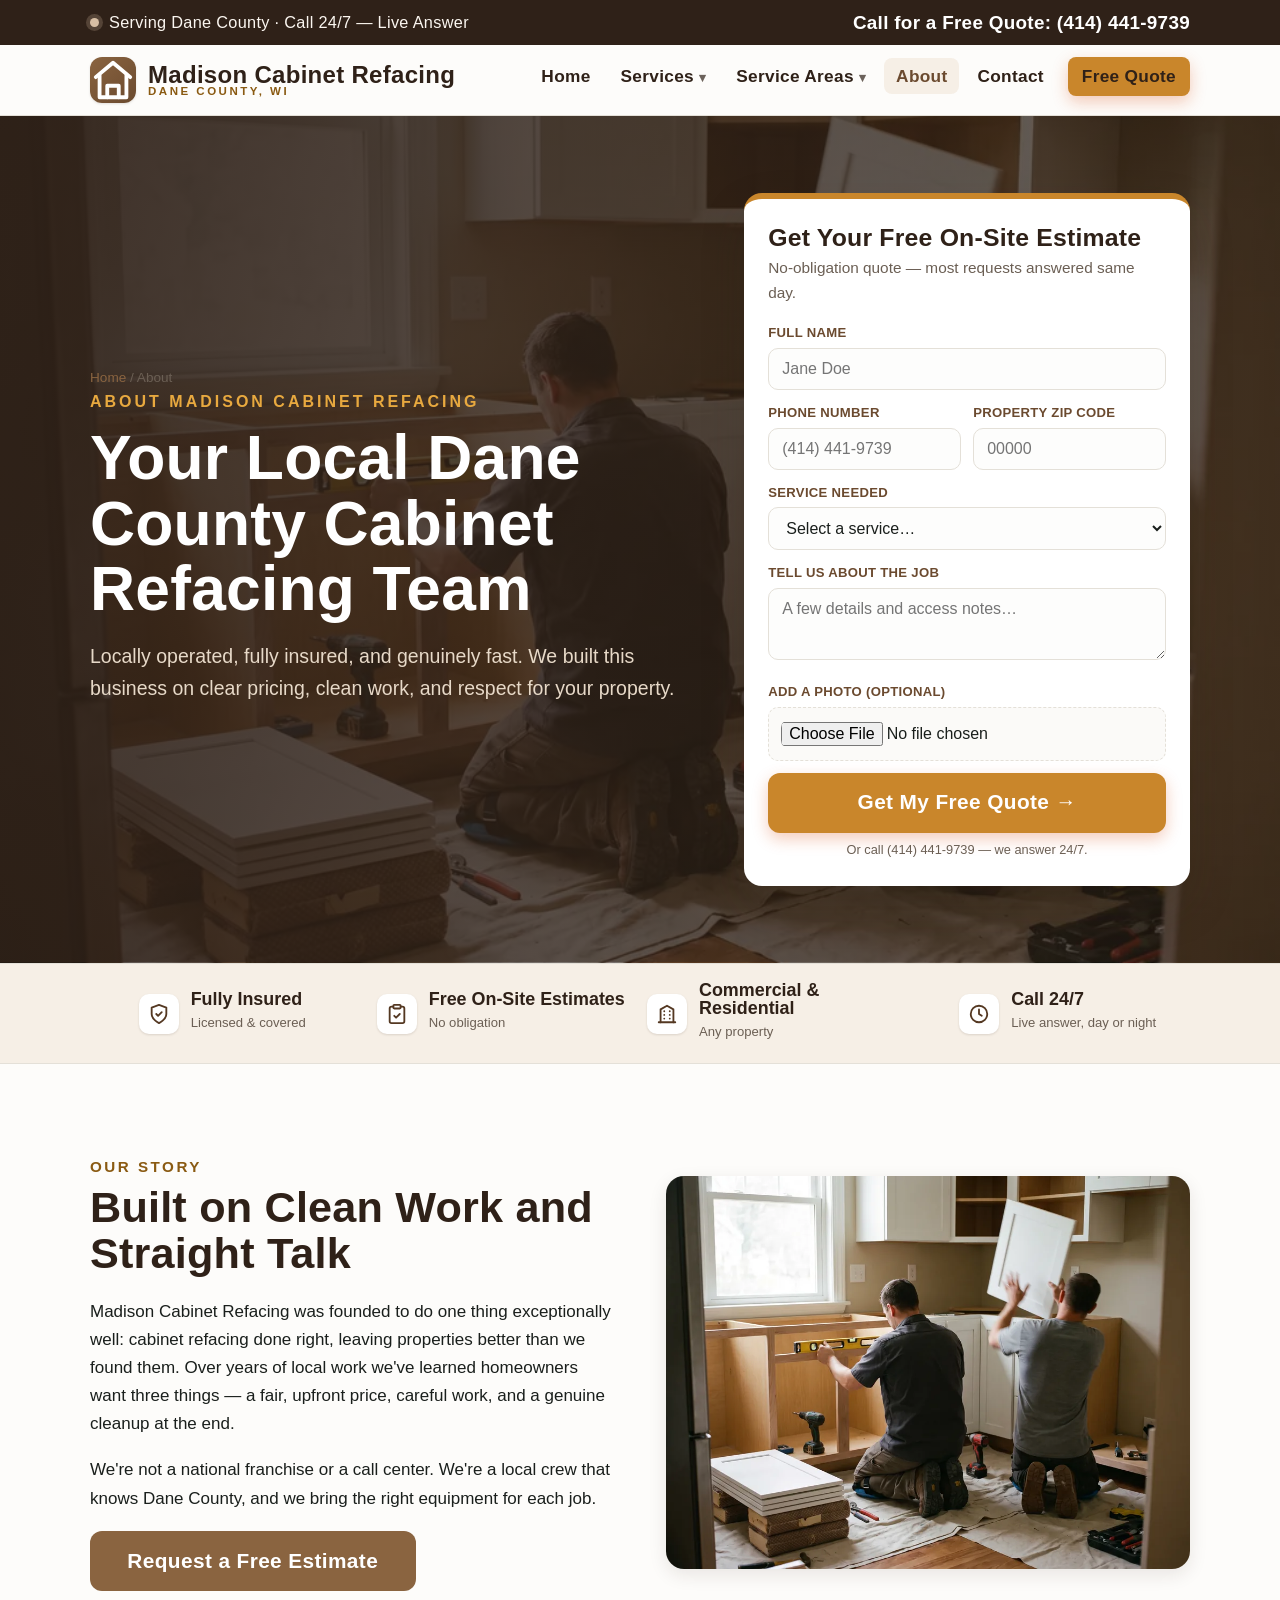
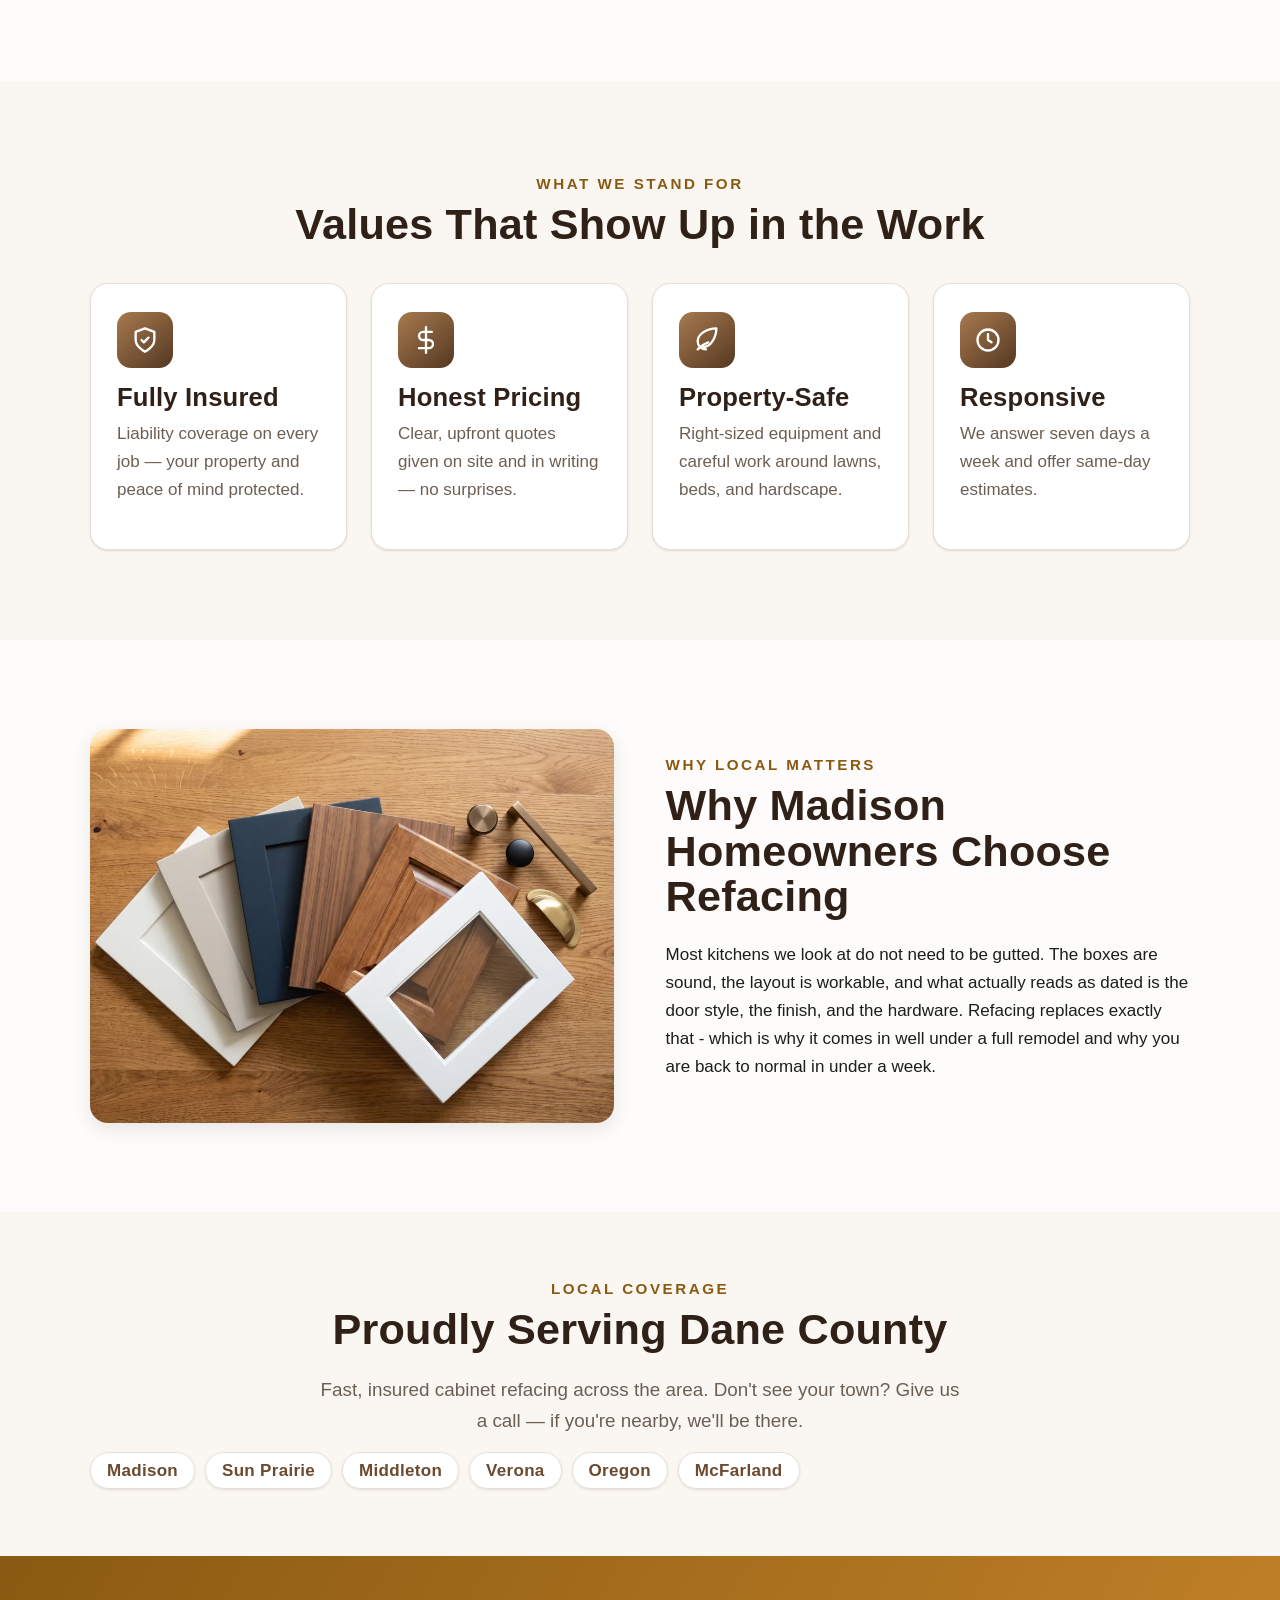
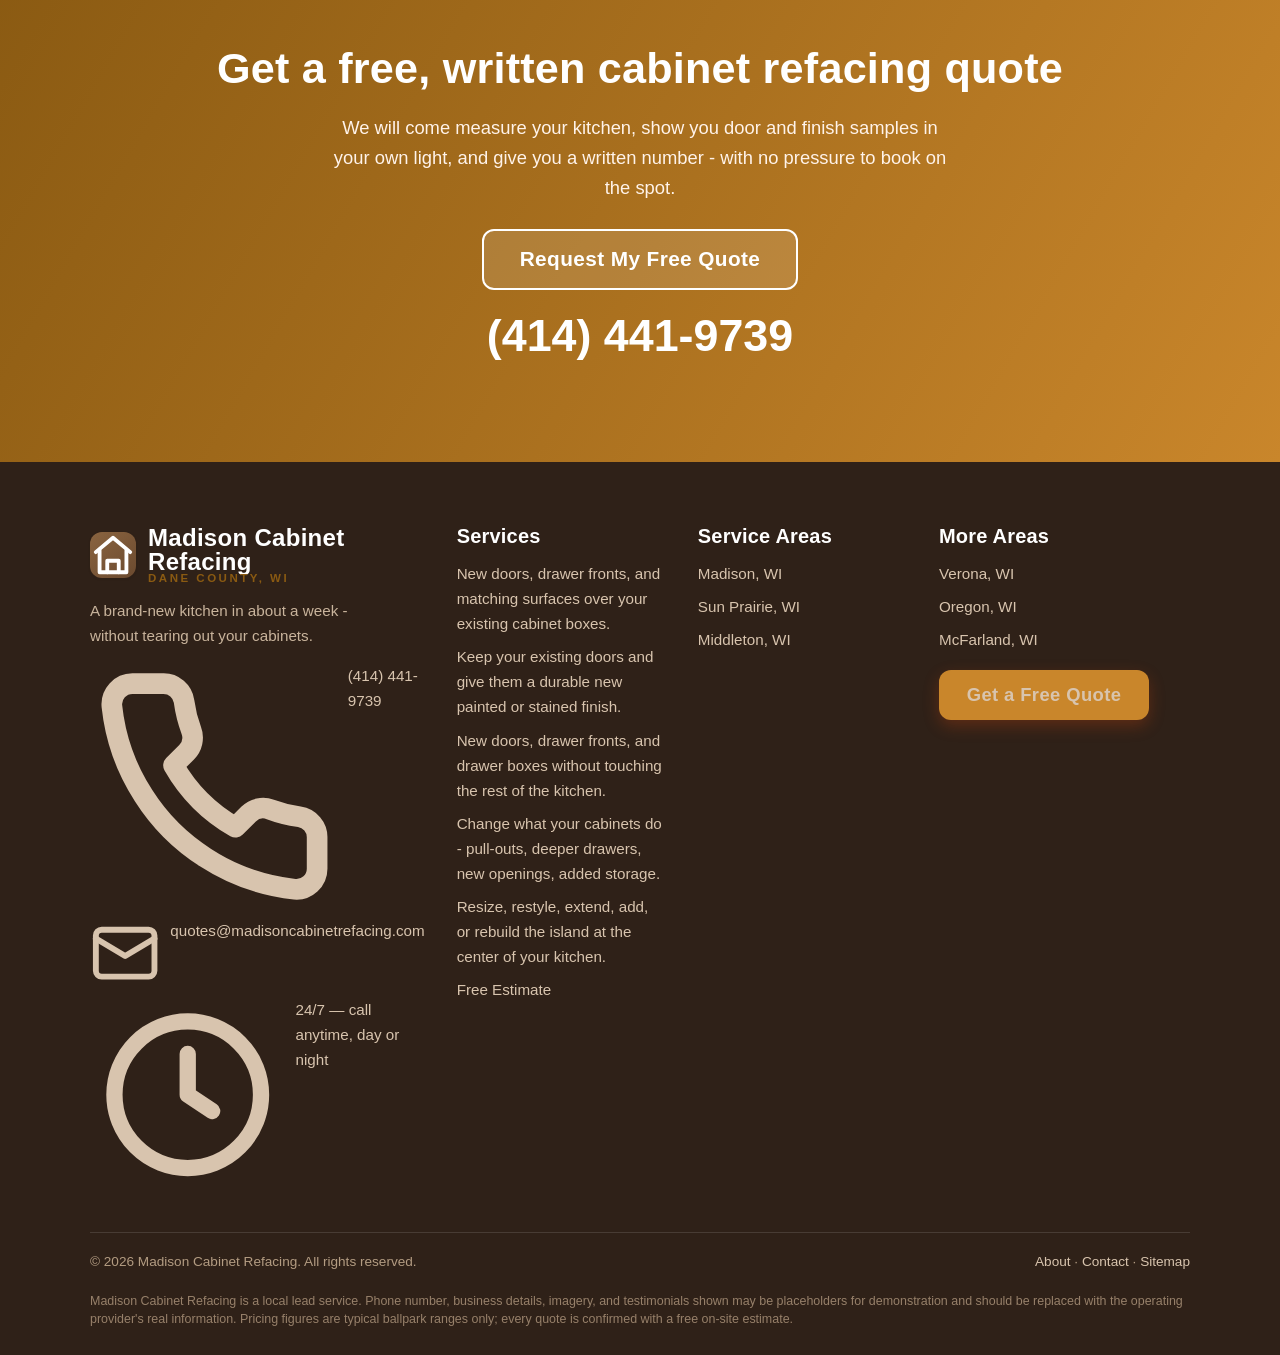
==== commit 86c78c69: "Live 24/7 Vapi phone line, remove testimonials, 24/7 availability copy + schema hours" ====
--- a/about/index.html
+++ b/about/index.html
@@ -4,14 +4,14 @@
 <meta charset="utf-8">
 <meta name="viewport" content="width=device-width, initial-scale=1">
 <title>About Us | Madison Cabinet Refacing, Dane County WI</title>
-<meta name="description" content="Locally operated, fully insured cabinet refacing serving Madison & Dane County, WI. Honest pricing, fast response. Call (608) 555-0142.">
+<meta name="description" content="Locally operated, fully insured cabinet refacing serving Madison & Dane County, WI. Honest pricing, fast response. Call (414) 441-9739.">
 <link rel="canonical" href="madisoncabinetrefacing.com/about/">
 <meta name="robots" content="index, follow">
 <meta name="geo.region" content="US-WI">
 <meta name="geo.placename" content="Madison, Wisconsin">
 <meta property="og:type" content="website">
 <meta property="og:title" content="About Us | Madison Cabinet Refacing, Dane County WI">
-<meta property="og:description" content="Locally operated, fully insured cabinet refacing serving Madison & Dane County, WI. Honest pricing, fast response. Call (608) 555-0142.">
+<meta property="og:description" content="Locally operated, fully insured cabinet refacing serving Madison & Dane County, WI. Honest pricing, fast response. Call (414) 441-9739.">
 <meta property="og:url" content="madisoncabinetrefacing.com/about/">
 <meta property="og:image" content="madisoncabinetrefacing.com/og-image.jpg">
 <meta property="og:site_name" content="Madison Cabinet Refacing">
@@ -20,15 +20,15 @@
 <link rel="preload" as="image" href="/about-refacing-crew.webp" fetchpriority="high">
 <link rel="preconnect" href="https://fonts.googleapis.com"><link rel="preconnect" href="https://fonts.gstatic.com" crossorigin><link href="https://fonts.googleapis.com/css2?family=Fraunces:opsz,wght@9..144,500;9..144,700&family=Inter:wght@400;500;600;700&display=swap" rel="stylesheet">
 <link rel="stylesheet" href="/css/style.css">
-<script type="application/ld+json">{"@context": "https://schema.org", "@type": "LocalBusiness", "@id": "madisoncabinetrefacing.com/#business", "name": "Madison Cabinet Refacing", "image": "madisoncabinetrefacing.com/og-image.jpg", "url": "madisoncabinetrefacing.com/about/", "telephone": "+16085550142", "email": "quotes@madisoncabinetrefacing.com", "priceRange": "$$", "address": {"@type": "PostalAddress", "streetAddress": "Service address on file - by appointment", "addressLocality": "Madison", "addressRegion": "WI", "postalCode": "53713", "addressCountry": "US"}, "geo": {"@type": "GeoCoordinates", "latitude": 43.0731, "longitude": -89.4012}, "areaServed": [{"@type": "City", "name": "Madison, WI"}, {"@type": "City", "name": "Sun Prairie, WI"}, {"@type": "City", "name": "Middleton, WI"}, {"@type": "City", "name": "Verona, WI"}, {"@type": "City", "name": "Oregon, WI"}, {"@type": "City", "name": "McFarland, WI"}, {"@type": "AdministrativeArea", "name": "Dane County"}], "openingHoursSpecification": [{"@type": "OpeningHoursSpecification", "dayOfWeek": ["Monday", "Tuesday", "Wednesday", "Thursday", "Friday", "Saturday", "Sunday"], "opens": "07:00", "closes": "19:00"}], "makesOffer": [{"@type": "Offer", "itemOffered": {"@type": "Service", "name": "Cabinet Refacing"}}, {"@type": "Offer", "itemOffered": {"@type": "Service", "name": "Cabinet Refinishing"}}, {"@type": "Offer", "itemOffered": {"@type": "Service", "name": "Doors & Drawer Fronts"}}, {"@type": "Offer", "itemOffered": {"@type": "Service", "name": "Cabinet Modifications"}}, {"@type": "Offer", "itemOffered": {"@type": "Service", "name": "Kitchen Islands"}}]}</script>
+<script type="application/ld+json">{"@context": "https://schema.org", "@type": "LocalBusiness", "@id": "madisoncabinetrefacing.com/#business", "name": "Madison Cabinet Refacing", "image": "madisoncabinetrefacing.com/og-image.jpg", "url": "madisoncabinetrefacing.com/about/", "telephone": "+14144419739", "email": "quotes@madisoncabinetrefacing.com", "priceRange": "$$", "address": {"@type": "PostalAddress", "streetAddress": "Service address on file - by appointment", "addressLocality": "Madison", "addressRegion": "WI", "postalCode": "53713", "addressCountry": "US"}, "geo": {"@type": "GeoCoordinates", "latitude": 43.0731, "longitude": -89.4012}, "areaServed": [{"@type": "City", "name": "Madison, WI"}, {"@type": "City", "name": "Sun Prairie, WI"}, {"@type": "City", "name": "Middleton, WI"}, {"@type": "City", "name": "Verona, WI"}, {"@type": "City", "name": "Oregon, WI"}, {"@type": "City", "name": "McFarland, WI"}, {"@type": "AdministrativeArea", "name": "Dane County"}], "openingHoursSpecification": [{"@type": "OpeningHoursSpecification", "dayOfWeek": ["Monday", "Tuesday", "Wednesday", "Thursday", "Friday", "Saturday", "Sunday"], "opens": "00:00", "closes": "23:59"}], "makesOffer": [{"@type": "Offer", "itemOffered": {"@type": "Service", "name": "Cabinet Refacing"}}, {"@type": "Offer", "itemOffered": {"@type": "Service", "name": "Cabinet Refinishing"}}, {"@type": "Offer", "itemOffered": {"@type": "Service", "name": "Doors & Drawer Fronts"}}, {"@type": "Offer", "itemOffered": {"@type": "Service", "name": "Cabinet Modifications"}}, {"@type": "Offer", "itemOffered": {"@type": "Service", "name": "Kitchen Islands"}}]}</script>
 <script type="application/ld+json">{"@context": "https://schema.org", "@type": "BreadcrumbList", "itemListElement": [{"@type": "ListItem", "position": 1, "name": "Home", "item": "madisoncabinetrefacing.com/"}, {"@type": "ListItem", "position": 2, "name": "About", "item": "madisoncabinetrefacing.com/about/"}]}</script>
 </head>
 <body>
 <div class="callbar"><div class="callbar__inner">
   <div class="callbar__msg"><span class="dot" aria-hidden="true"></span>
-    <span class="callbar__msg-text">Serving Dane County &middot; Same-Day Response Available</span>
-    <span class="callbar__msg-text-short">Same-Day Response Available</span></div>
-  <a class="callbar__phone" href="tel:+16085550142"><svg viewBox="0 0 24 24" fill="none" stroke="currentColor" stroke-width="2" stroke-linecap="round" stroke-linejoin="round"><path d="M22 16.92v3a2 2 0 0 1-2.18 2 19.79 19.79 0 0 1-8.63-3.07 19.5 19.5 0 0 1-6-6 19.79 19.79 0 0 1-3.07-8.67A2 2 0 0 1 4.11 2h3a2 2 0 0 1 2 1.72c.13.96.36 1.9.7 2.81a2 2 0 0 1-.45 2.11L8.09 9.91a16 16 0 0 0 6 6l1.27-1.27a2 2 0 0 1 2.11-.45c.9.34 1.85.57 2.81.7A2 2 0 0 1 22 16.92z"/></svg> Call for a Free Quote: (608) 555-0142</a>
+    <span class="callbar__msg-text">Serving Dane County &middot; Call 24/7 &mdash; Live Answer</span>
+    <span class="callbar__msg-text-short">Call 24/7 &mdash; Live Answer</span></div>
+  <a class="callbar__phone" href="tel:+14144419739"><svg viewBox="0 0 24 24" fill="none" stroke="currentColor" stroke-width="2" stroke-linecap="round" stroke-linejoin="round"><path d="M22 16.92v3a2 2 0 0 1-2.18 2 19.79 19.79 0 0 1-8.63-3.07 19.5 19.5 0 0 1-6-6 19.79 19.79 0 0 1-3.07-8.67A2 2 0 0 1 4.11 2h3a2 2 0 0 1 2 1.72c.13.96.36 1.9.7 2.81a2 2 0 0 1-.45 2.11L8.09 9.91a16 16 0 0 0 6 6l1.27-1.27a2 2 0 0 1 2.11-.45c.9.34 1.85.57 2.81.7A2 2 0 0 1 22 16.92z"/></svg> Call for a Free Quote: (414) 441-9739</a>
 </div></div>
 <header class="site-header"><nav class="nav" aria-label="Primary">
   <a class="brand" href="/" aria-label="Madison Cabinet Refacing home">
@@ -54,7 +54,7 @@
     <span class="form-error">Please enter your name.</span></div>
   <div class="field--row">
     <div class="field"><label for="lead-about-phone">Phone Number</label>
-      <input id="lead-about-phone" name="phone" type="tel" inputmode="tel" autocomplete="tel" placeholder="(608) 555-0142" required>
+      <input id="lead-about-phone" name="phone" type="tel" inputmode="tel" autocomplete="tel" placeholder="(414) 441-9739" required>
       <span class="form-error">Enter a valid phone number.</span></div>
     <div class="field"><label for="lead-about-zip">Property Zip Code</label>
       <input id="lead-about-zip" name="zip" type="text" inputmode="numeric" pattern="[0-9]{5}" maxlength="5" placeholder="00000" required>
@@ -68,25 +68,25 @@
     <div class="field-file"><input id="lead-about-photo" name="photo" type="file" accept="image/*"></div></div>
   <input type="hidden" name="source_page" value="">
   <button class="btn btn--primary btn--block btn--lg" type="submit">Get My Free Quote →</button>
-  <p class="form-note">Or call (608) 555-0142 — we answer 7 days a week.</p>
+  <p class="form-note">Or call (414) 441-9739 — we answer 24/7.</p>
   <div class="form-success" role="status">✅ Thanks! Your request is in. We'll call you shortly to confirm your free on-site estimate.</div>
 </form></div>
-</div></section><section class="trustbar" aria-label="Why homeowners trust us"><div class="trustbar__grid"><div class="badge"><span class="badge__ico"><svg viewBox="0 0 24 24" fill="none" stroke="currentColor" stroke-width="2" stroke-linecap="round" stroke-linejoin="round"><path d="M12 22s8-4 8-10V5l-8-3-8 3v7c0 6 8 10 8 10z"/><path d="m9 12 2 2 4-4"/></svg></span><span class="badge__txt"><strong>Fully Insured</strong><span>Licensed &amp; covered</span></span></div><div class="badge"><span class="badge__ico"><svg viewBox="0 0 24 24" fill="none" stroke="currentColor" stroke-width="2" stroke-linecap="round" stroke-linejoin="round"><rect x="8" y="2" width="8" height="4" rx="1"/><path d="M16 4h2a2 2 0 0 1 2 2v14a2 2 0 0 1-2 2H6a2 2 0 0 1-2-2V6a2 2 0 0 1 2-2h2"/><path d="m9 14 2 2 4-4"/></svg></span><span class="badge__txt"><strong>Free On-Site Estimates</strong><span>No obligation</span></span></div><div class="badge"><span class="badge__ico"><svg viewBox="0 0 24 24" fill="none" stroke="currentColor" stroke-width="2" stroke-linecap="round" stroke-linejoin="round"><path d="M3 21h18"/><path d="M5 21V7l7-4 7 4v14"/><path d="M9 9h.01M9 13h.01M9 17h.01M15 9h.01M15 13h.01M15 17h.01"/></svg></span><span class="badge__txt"><strong>Commercial &amp; Residential</strong><span>Any property</span></span></div><div class="badge"><span class="badge__ico"><svg viewBox="0 0 24 24" fill="none" stroke="currentColor" stroke-width="2" stroke-linecap="round" stroke-linejoin="round"><circle cx="12" cy="12" r="9"/><path d="M12 7v5l3 2"/></svg></span><span class="badge__txt"><strong>Same-Day Response</strong><span>7 days a week</span></span></div></div></section><section class="section"><div class="container split"><div><p class="eyebrow">Our Story</p><h2>Built on Clean Work and Straight Talk</h2><p>Madison Cabinet Refacing was founded to do one thing exceptionally well: cabinet refacing done right, leaving properties better than we found them. Over years of local work we've learned homeowners want three things — a fair, upfront price, careful work, and a genuine cleanup at the end.</p><p>We're not a national franchise or a call center. We're a local crew that knows Dane County, and we bring the right equipment for each job.</p><a class="btn btn--green btn--lg" href="/contact/">Request a Free Estimate</a></div><div><img src="/about-refacing-crew.webp" alt="Madison Cabinet Refacing crew" loading="lazy"></div></div></section><section class="section section--sand"><div class="container"><div class="center"><p class="eyebrow">What We Stand For</p><h2>Values That Show Up in the Work</h2></div><div class="grid grid--4" style="margin-top:36px"><div class="card"><span class="card__ico"><svg viewBox="0 0 24 24" fill="none" stroke="currentColor" stroke-width="2" stroke-linecap="round" stroke-linejoin="round"><path d="M12 22s8-4 8-10V5l-8-3-8 3v7c0 6 8 10 8 10z"/><path d="m9 12 2 2 4-4"/></svg></span><h3>Fully Insured</h3><p>Liability coverage on every job — your property and peace of mind protected.</p></div><div class="card"><span class="card__ico"><svg viewBox="0 0 24 24" fill="none" stroke="currentColor" stroke-width="2" stroke-linecap="round" stroke-linejoin="round"><path d="M12 1v22M17 5H9.5a3.5 3.5 0 0 0 0 7h5a3.5 3.5 0 0 1 0 7H6"/></svg></span><h3>Honest Pricing</h3><p>Clear, upfront quotes given on site and in writing — no surprises.</p></div><div class="card"><span class="card__ico"><svg viewBox="0 0 24 24" fill="none" stroke="currentColor" stroke-width="2" stroke-linecap="round" stroke-linejoin="round"><path d="M11 20A7 7 0 0 1 4 13c0-6 8-11 16-11 0 8-5 16-11 16z"/><path d="M4 20c3-3 6-5 9-6"/></svg></span><h3>Property-Safe</h3><p>Right-sized equipment and careful work around lawns, beds, and hardscape.</p></div><div class="card"><span class="card__ico"><svg viewBox="0 0 24 24" fill="none" stroke="currentColor" stroke-width="2" stroke-linecap="round" stroke-linejoin="round"><circle cx="12" cy="12" r="9"/><path d="M12 7v5l3 2"/></svg></span><h3>Responsive</h3><p>We answer seven days a week and offer same-day estimates.</p></div></div></div></section><section class="section"><div class="container split"><div><img src="/about-feature-door-styles.webp" alt="Cabinet Refacing work in Dane County" loading="lazy"></div><div><p class="eyebrow">Why Local Matters</p><h2>Why Madison Homeowners Choose Refacing</h2><p>Most kitchens we look at do not need to be gutted. The boxes are sound, the layout is workable, and what actually reads as dated is the door style, the finish, and the hardware. Refacing replaces exactly that - which is why it comes in well under a full remodel and why you are back to normal in under a week.</p></div></div></section>
+</div></section><section class="trustbar" aria-label="Why homeowners trust us"><div class="trustbar__grid"><div class="badge"><span class="badge__ico"><svg viewBox="0 0 24 24" fill="none" stroke="currentColor" stroke-width="2" stroke-linecap="round" stroke-linejoin="round"><path d="M12 22s8-4 8-10V5l-8-3-8 3v7c0 6 8 10 8 10z"/><path d="m9 12 2 2 4-4"/></svg></span><span class="badge__txt"><strong>Fully Insured</strong><span>Licensed &amp; covered</span></span></div><div class="badge"><span class="badge__ico"><svg viewBox="0 0 24 24" fill="none" stroke="currentColor" stroke-width="2" stroke-linecap="round" stroke-linejoin="round"><rect x="8" y="2" width="8" height="4" rx="1"/><path d="M16 4h2a2 2 0 0 1 2 2v14a2 2 0 0 1-2 2H6a2 2 0 0 1-2-2V6a2 2 0 0 1 2-2h2"/><path d="m9 14 2 2 4-4"/></svg></span><span class="badge__txt"><strong>Free On-Site Estimates</strong><span>No obligation</span></span></div><div class="badge"><span class="badge__ico"><svg viewBox="0 0 24 24" fill="none" stroke="currentColor" stroke-width="2" stroke-linecap="round" stroke-linejoin="round"><path d="M3 21h18"/><path d="M5 21V7l7-4 7 4v14"/><path d="M9 9h.01M9 13h.01M9 17h.01M15 9h.01M15 13h.01M15 17h.01"/></svg></span><span class="badge__txt"><strong>Commercial &amp; Residential</strong><span>Any property</span></span></div><div class="badge"><span class="badge__ico"><svg viewBox="0 0 24 24" fill="none" stroke="currentColor" stroke-width="2" stroke-linecap="round" stroke-linejoin="round"><circle cx="12" cy="12" r="9"/><path d="M12 7v5l3 2"/></svg></span><span class="badge__txt"><strong>Call 24/7</strong><span>Live answer, day or night</span></span></div></div></section><section class="section"><div class="container split"><div><p class="eyebrow">Our Story</p><h2>Built on Clean Work and Straight Talk</h2><p>Madison Cabinet Refacing was founded to do one thing exceptionally well: cabinet refacing done right, leaving properties better than we found them. Over years of local work we've learned homeowners want three things — a fair, upfront price, careful work, and a genuine cleanup at the end.</p><p>We're not a national franchise or a call center. We're a local crew that knows Dane County, and we bring the right equipment for each job.</p><a class="btn btn--green btn--lg" href="/contact/">Request a Free Estimate</a></div><div><img src="/about-refacing-crew.webp" alt="Madison Cabinet Refacing crew" loading="lazy"></div></div></section><section class="section section--sand"><div class="container"><div class="center"><p class="eyebrow">What We Stand For</p><h2>Values That Show Up in the Work</h2></div><div class="grid grid--4" style="margin-top:36px"><div class="card"><span class="card__ico"><svg viewBox="0 0 24 24" fill="none" stroke="currentColor" stroke-width="2" stroke-linecap="round" stroke-linejoin="round"><path d="M12 22s8-4 8-10V5l-8-3-8 3v7c0 6 8 10 8 10z"/><path d="m9 12 2 2 4-4"/></svg></span><h3>Fully Insured</h3><p>Liability coverage on every job — your property and peace of mind protected.</p></div><div class="card"><span class="card__ico"><svg viewBox="0 0 24 24" fill="none" stroke="currentColor" stroke-width="2" stroke-linecap="round" stroke-linejoin="round"><path d="M12 1v22M17 5H9.5a3.5 3.5 0 0 0 0 7h5a3.5 3.5 0 0 1 0 7H6"/></svg></span><h3>Honest Pricing</h3><p>Clear, upfront quotes given on site and in writing — no surprises.</p></div><div class="card"><span class="card__ico"><svg viewBox="0 0 24 24" fill="none" stroke="currentColor" stroke-width="2" stroke-linecap="round" stroke-linejoin="round"><path d="M11 20A7 7 0 0 1 4 13c0-6 8-11 16-11 0 8-5 16-11 16z"/><path d="M4 20c3-3 6-5 9-6"/></svg></span><h3>Property-Safe</h3><p>Right-sized equipment and careful work around lawns, beds, and hardscape.</p></div><div class="card"><span class="card__ico"><svg viewBox="0 0 24 24" fill="none" stroke="currentColor" stroke-width="2" stroke-linecap="round" stroke-linejoin="round"><circle cx="12" cy="12" r="9"/><path d="M12 7v5l3 2"/></svg></span><h3>Responsive</h3><p>We answer seven days a week and offer same-day estimates.</p></div></div></div></section><section class="section"><div class="container split"><div><img src="/about-feature-door-styles.webp" alt="Cabinet Refacing work in Dane County" loading="lazy"></div><div><p class="eyebrow">Why Local Matters</p><h2>Why Madison Homeowners Choose Refacing</h2><p>Most kitchens we look at do not need to be gutted. The boxes are sound, the layout is workable, and what actually reads as dated is the door style, the finish, and the hardware. Refacing replaces exactly that - which is why it comes in well under a full remodel and why you are back to normal in under a week.</p></div></div></section>
 <section class="section section--tight section--sand"><div class="container center">
   <p class="eyebrow">Local Coverage</p><h2>Proudly Serving Dane County</h2>
   <p class="lead">Fast, insured cabinet refacing across the area. Don't see your town? Give us a call — if you're nearby, we'll be there.</p>
   <ul class="chips"><li><a href="/cabinet-refacing-madison-wi/">Madison</a></li><li><a href="/cabinet-refacing-sun-prairie-wi/">Sun Prairie</a></li><li><a href="/cabinet-refacing-middleton-wi/">Middleton</a></li><li><a href="/cabinet-refacing-verona-wi/">Verona</a></li><li><a href="/cabinet-refacing-oregon-wi/">Oregon</a></li><li><a href="/cabinet-refacing-mcfarland-wi/">McFarland</a></li></ul></div></section>
 <section class="section ctaband"><div class="container"><h2>Get a free, written cabinet refacing quote</h2><p>We will come measure your kitchen, show you door and finish samples in your own light, and give you a written number - with no pressure to book on the spot.</p>
   <a class="btn btn--ghost-light btn--lg" href="/contact/">Request My Free Quote</a>
-  <div><a class="ctaband__phone" href="tel:+16085550142">(608) 555-0142</a></div></div></section>
+  <div><a class="ctaband__phone" href="tel:+14144419739">(414) 441-9739</a></div></div></section>
 <footer class="footer"><div class="container"><div class="footer__grid">
   <div><div class="brand"><span class="brand__mark" aria-hidden="true"><svg viewBox="0 0 24 24" fill="none" stroke="currentColor" stroke-width="2" stroke-linecap="round" stroke-linejoin="round"><path d="M3 10.5 12 3l9 7.5"/><path d="M5 9.5V21h14V9.5"/><path d="M9 21v-6h6v6"/></svg></span>
       <span class="brand__name" style="color:#fff">Madison Cabinet Refacing<span>Dane County, WI</span></span></div>
     <p class="footer__brandtext">A brand-new kitchen in about a week - without tearing out your cabinets.</p>
     <ul class="footer__contact" style="list-style:none;padding:0;margin:14px 0 0">
-      <li><svg viewBox="0 0 24 24" fill="none" stroke="currentColor" stroke-width="2" stroke-linecap="round" stroke-linejoin="round"><path d="M22 16.92v3a2 2 0 0 1-2.18 2 19.79 19.79 0 0 1-8.63-3.07 19.5 19.5 0 0 1-6-6 19.79 19.79 0 0 1-3.07-8.67A2 2 0 0 1 4.11 2h3a2 2 0 0 1 2 1.72c.13.96.36 1.9.7 2.81a2 2 0 0 1-.45 2.11L8.09 9.91a16 16 0 0 0 6 6l1.27-1.27a2 2 0 0 1 2.11-.45c.9.34 1.85.57 2.81.7A2 2 0 0 1 22 16.92z"/></svg> <a href="tel:+16085550142">(608) 555-0142</a></li>
+      <li><svg viewBox="0 0 24 24" fill="none" stroke="currentColor" stroke-width="2" stroke-linecap="round" stroke-linejoin="round"><path d="M22 16.92v3a2 2 0 0 1-2.18 2 19.79 19.79 0 0 1-8.63-3.07 19.5 19.5 0 0 1-6-6 19.79 19.79 0 0 1-3.07-8.67A2 2 0 0 1 4.11 2h3a2 2 0 0 1 2 1.72c.13.96.36 1.9.7 2.81a2 2 0 0 1-.45 2.11L8.09 9.91a16 16 0 0 0 6 6l1.27-1.27a2 2 0 0 1 2.11-.45c.9.34 1.85.57 2.81.7A2 2 0 0 1 22 16.92z"/></svg> <a href="tel:+14144419739">(414) 441-9739</a></li>
       <li><svg viewBox="0 0 24 24" fill="none" stroke="currentColor" stroke-width="2" stroke-linecap="round" stroke-linejoin="round"><rect x="2" y="4" width="20" height="16" rx="2"/><path d="m22 7-10 6L2 7"/></svg> <a href="mailto:quotes@madisoncabinetrefacing.com">quotes@madisoncabinetrefacing.com</a></li>
-      <li><svg viewBox="0 0 24 24" fill="none" stroke="currentColor" stroke-width="2" stroke-linecap="round" stroke-linejoin="round"><circle cx="12" cy="12" r="9"/><path d="M12 7v5l3 2"/></svg> <span>Mon-Fri 7:30am-5:30pm, Sat 9am-2pm, Sun closed</span></li></ul></div>
+      <li><svg viewBox="0 0 24 24" fill="none" stroke="currentColor" stroke-width="2" stroke-linecap="round" stroke-linejoin="round"><circle cx="12" cy="12" r="9"/><path d="M12 7v5l3 2"/></svg> <span>24/7 — call anytime, day or night</span></li></ul></div>
   <div><h4>Services</h4><ul><li><a href="/cabinet-refacing/">New doors, drawer fronts, and matching surfaces over your existing cabinet boxes.</a></li><li><a href="/cabinet-refinishing/">Keep your existing doors and give them a durable new painted or stained finish.</a></li><li><a href="/cabinet-door-and-drawer-replacement/">New doors, drawer fronts, and drawer boxes without touching the rest of the kitchen.</a></li><li><a href="/cabinet-modifications/">Change what your cabinets do - pull-outs, deeper drawers, new openings, added storage.</a></li><li><a href="/kitchen-island-modifications/">Resize, restyle, extend, add, or rebuild the island at the center of your kitchen.</a></li><li><a href="/contact/">Free Estimate</a></li></ul></div>
   <div><h4>Service Areas</h4><ul><li><a href="/cabinet-refacing-madison-wi/">Madison, WI</a></li><li><a href="/cabinet-refacing-sun-prairie-wi/">Sun Prairie, WI</a></li><li><a href="/cabinet-refacing-middleton-wi/">Middleton, WI</a></li></ul></div>
   <div><h4>More Areas</h4><ul><li><a href="/cabinet-refacing-verona-wi/">Verona, WI</a></li><li><a href="/cabinet-refacing-oregon-wi/">Oregon, WI</a></li><li><a href="/cabinet-refacing-mcfarland-wi/">McFarland, WI</a></li></ul><a class="btn btn--primary" href="/contact/" style="margin-top:10px">Get a Free Quote</a></div>
@@ -95,7 +95,7 @@
   <span><a href="/about/">About</a> &middot; <a href="/contact/">Contact</a> &middot; <a href="/sitemap.xml">Sitemap</a></span>
 </div></div>
 <p class="footer__disclaimer">Madison Cabinet Refacing is a local lead service. Phone number, business details, imagery, and testimonials shown may be placeholders for demonstration and should be replaced with the operating provider's real information. Pricing figures are typical ballpark ranges only; every quote is confirmed with a free on-site estimate.</p>
-</footer><a class="floatcall" href="tel:+16085550142"><svg viewBox="0 0 24 24" fill="none" stroke="currentColor" stroke-width="2" stroke-linecap="round" stroke-linejoin="round"><path d="M22 16.92v3a2 2 0 0 1-2.18 2 19.79 19.79 0 0 1-8.63-3.07 19.5 19.5 0 0 1-6-6 19.79 19.79 0 0 1-3.07-8.67A2 2 0 0 1 4.11 2h3a2 2 0 0 1 2 1.72c.13.96.36 1.9.7 2.81a2 2 0 0 1-.45 2.11L8.09 9.91a16 16 0 0 0 6 6l1.27-1.27a2 2 0 0 1 2.11-.45c.9.34 1.85.57 2.81.7A2 2 0 0 1 22 16.92z"/></svg> Call Now</a>
+</footer><a class="floatcall" href="tel:+14144419739"><svg viewBox="0 0 24 24" fill="none" stroke="currentColor" stroke-width="2" stroke-linecap="round" stroke-linejoin="round"><path d="M22 16.92v3a2 2 0 0 1-2.18 2 19.79 19.79 0 0 1-8.63-3.07 19.5 19.5 0 0 1-6-6 19.79 19.79 0 0 1-3.07-8.67A2 2 0 0 1 4.11 2h3a2 2 0 0 1 2 1.72c.13.96.36 1.9.7 2.81a2 2 0 0 1-.45 2.11L8.09 9.91a16 16 0 0 0 6 6l1.27-1.27a2 2 0 0 1 2.11-.45c.9.34 1.85.57 2.81.7A2 2 0 0 1 22 16.92z"/></svg> Call Now</a>
 <script src="/js/main.js"></script>
 </body>
 </html>
--- a/css/style.css
+++ b/css/style.css
@@ -5,13 +5,13 @@
    ========================================================= */
 
 :root {
-  --green-900: #14331f;
-  --green-800: #1b4332;
-  --green-700: #245239;
-  --green-600: #2d6a4f;
-  --green-500: #40916c;
-  --green-300: #95d5b2;
-  --green-100: #e7f2ec;
+  --green-900: #2F2118;
+  --green-800: #3E2A1C;
+  --green-700: #543822;
+  --green-600: #6B4A2F;
+  --green-500: #8A6440;
+  --green-300: #D8BFA4;
+  --green-100: #F6EFE6;
 
   --orange-600: #d9480f;
   --orange-500: #f2711c;
@@ -22,14 +22,14 @@
   --cream: #fdfcfa;
 
   --ink: #1a1f1c;
-  --slate: #4b5550;
-  --muted: #5c6b63;
+  --slate: #554B42;
+  --muted: #6B5F54;
   --line: #e4e0d8;
   --white: #ffffff;
 
-  --shadow-sm: 0 1px 3px rgba(20, 51, 31, .08), 0 1px 2px rgba(20, 51, 31, .06);
-  --shadow-md: 0 6px 18px rgba(20, 51, 31, .10);
-  --shadow-lg: 0 20px 45px rgba(20, 51, 31, .18);
+  --shadow-sm: 0 1px 3px rgba(47, 33, 24, .08), 0 1px 2px rgba(47, 33, 24, .06);
+  --shadow-md: 0 6px 18px rgba(47, 33, 24, .10);
+  --shadow-lg: 0 20px 45px rgba(47, 33, 24, .18);
 
   --radius: 12px;
   --radius-lg: 18px;
@@ -75,7 +75,7 @@
 .section { padding: clamp(48px, 7vw, 92px) 0; }
 .section--tight { padding: clamp(36px, 5vw, 64px) 0; }
 .section--sand { background: var(--sand); }
-.section--green { background: var(--green-800); color: #dfeee6; }
+.section--green { background: var(--green-800); color: #F1E7DA; }
 .section--green h2, .section--green h3 { color: #fff; }
 .eyebrow {
   font-family: var(--font-display);
@@ -88,7 +88,7 @@
 }
 .section--green .eyebrow { color: var(--orange-400); }
 .lead { font-size: 1.18rem; color: var(--muted); max-width: 62ch; }
-.section--green .lead { color: #bfe0cf; }
+.section--green .lead { color: #DFCDB8; }
 .center { text-align: center; }
 .center .lead { margin-left: auto; margin-right: auto; }
 
@@ -123,7 +123,7 @@
 .callbar {
   position: sticky; top: 0; z-index: 60;
   background: var(--green-900);
-  color: #eafff2;
+  color: #FBF6F0;
   font-family: var(--font-display);
 }
 .callbar__inner {
@@ -132,7 +132,7 @@
   font-size: 1.02rem; letter-spacing: .3px;
 }
 .callbar__msg { display: flex; align-items: center; gap: 10px; }
-.callbar__msg .dot { width: 9px; height: 9px; border-radius: 50%; background: var(--green-300); box-shadow: 0 0 0 4px rgba(149,213,178,.22); animation: pulse 2s infinite; flex: none; }
+.callbar__msg .dot { width: 9px; height: 9px; border-radius: 50%; background: var(--green-300); box-shadow: 0 0 0 4px rgba(216,191,164,.22); animation: pulse 2s infinite; flex: none; }
 @keyframes pulse { 0%,100%{opacity:1} 50%{opacity:.4} }
 .callbar__phone {
   color: #fff; font-weight: 700; font-size: 1.18rem; white-space: nowrap;
@@ -186,12 +186,12 @@
 .drop--cols { min-width: 430px; columns: 2; column-gap: 8px; }
 
 /* ---------- Hero ---------- */
-.hero { position: relative; background: var(--green-900); color: #eafff2; overflow: hidden; }
+.hero { position: relative; background: var(--green-900); color: #FBF6F0; overflow: hidden; }
 .hero::before {
   content: ""; position: absolute; inset: 0;
   background:
-    linear-gradient(105deg, rgba(20,51,31,.94) 0%, rgba(20,51,31,.80) 45%, rgba(20,51,31,.55) 100%),
-    var(--hero-img, radial-gradient(circle at 70% 20%, #2d6a4f, #14331f));
+    linear-gradient(105deg, rgba(47,33,24,.94) 0%, rgba(47,33,24,.80) 45%, rgba(47,33,24,.55) 100%),
+    var(--hero-img, radial-gradient(circle at 70% 20%, #6B4A2F, #2F2118));
   background-size: cover; background-position: center;
 }
 .hero__inner {
@@ -200,10 +200,10 @@
   display: grid; grid-template-columns: 1.15fr .85fr; gap: clamp(28px,4vw,56px); align-items: center;
 }
 .hero__copy h1 { color: #fff; margin-bottom: .3em; }
-.hero__copy .lead { color: #cfe9db; font-size: 1.22rem; max-width: 54ch; }
+.hero__copy .lead { color: #E7D9C8; font-size: 1.22rem; max-width: 54ch; }
 .hero__loc { font-family: var(--font-display); text-transform: uppercase; letter-spacing: 3px; font-weight: 600; color: var(--orange-400); font-size: 1rem; margin-bottom: .6em; }
 .hero__checks { list-style: none; padding: 0; margin: 1.3em 0 0; display: grid; grid-template-columns: 1fr 1fr; gap: 8px 20px; }
-.hero__checks li { display: flex; align-items: center; gap: 9px; font-weight: 500; color: #dff2e8; }
+.hero__checks li { display: flex; align-items: center; gap: 9px; font-weight: 500; color: #F0E4D7; }
 .hero__checks li::before { content: "✓"; color: var(--green-900); background: var(--green-300); width: 22px; height: 22px; border-radius: 50%; display: grid; place-items: center; font-size: 13px; font-weight: 800; flex: none; }
 
 /* ---------- Lead form ---------- */
@@ -220,7 +220,7 @@
   font-family: var(--font-body); font-size: 1rem; color: var(--ink); background: #fdfdfc; transition: border .15s ease, box-shadow .15s ease;
 }
 .field input:focus, .field select:focus, .field textarea:focus {
-  outline: none; border-color: var(--green-500); box-shadow: 0 0 0 3px rgba(64,145,108,.16);
+  outline: none; border-color: var(--green-500); box-shadow: 0 0 0 3px rgba(138,100,64,.16);
 }
 .field textarea { resize: vertical; min-height: 72px; }
 .field--row { display: grid; grid-template-columns: 1fr 1fr; gap: 12px; }
@@ -296,7 +296,7 @@
 .prose { max-width: 74ch; }
 .prose h2 { margin-top: 1.4em; }
 .prose h3 { margin-top: 1.2em; color: var(--green-800); }
-.prose p, .prose li { color: #33403a; }
+.prose p, .prose li { color: #3A322C; }
 .prose .lead { color: var(--muted); }
 
 /* ---------- Service-area chips ---------- */
@@ -311,12 +311,12 @@
 /* ---------- Stats ---------- */
 .stats { display: grid; grid-template-columns: repeat(4,1fr); gap: 20px; text-align: center; }
 .stat__num { font-family: var(--font-display); font-size: clamp(2.2rem,4vw,3rem); font-weight: 700; color: var(--orange-400); line-height: 1; }
-.stat__lbl { font-size: .95rem; color: #bfe0cf; letter-spacing: .3px; }
+.stat__lbl { font-size: .95rem; color: #DFCDB8; letter-spacing: .3px; }
 
 /* ---------- Testimonials ---------- */
 .quote { background: #fff; border: 1px solid var(--line); border-radius: var(--radius-lg); padding: 26px; box-shadow: var(--shadow-sm); }
 .quote__stars { color: var(--orange-500); letter-spacing: 2px; margin-bottom: 8px; }
-.quote p { font-size: 1.05rem; color: #33403a; font-style: italic; }
+.quote p { font-size: 1.05rem; color: #3A322C; font-style: italic; }
 .quote__who { font-family: var(--font-display); font-weight: 600; color: var(--green-900); font-style: normal; }
 .quote__who span { display:block; font-family: var(--font-body); font-weight: 400; font-size: .85rem; color: var(--muted); }
 
@@ -345,18 +345,18 @@
 .ctaband__phone:hover { color: var(--green-900); }
 
 /* ---------- Footer ---------- */
-.footer { background: var(--green-900); color: #b8d4c4; font-size: .95rem; }
+.footer { background: var(--green-900); color: #D8C4AE; font-size: .95rem; }
 .footer__grid { display: grid; grid-template-columns: 1.6fr 1fr 1fr 1.2fr; gap: 32px; padding: clamp(40px,5vw,64px) 0 32px; }
 .footer h4 { color: #fff; font-size: 1.25rem; margin-bottom: .7em; }
-.footer a { color: #b8d4c4; }
+.footer a { color: #D8C4AE; }
 .footer a:hover { color: var(--orange-400); }
 .footer ul { list-style: none; padding: 0; margin: 0; }
 .footer li { margin-bottom: 8px; }
 .footer .brand__name { color:#fff; }
-.footer__brandtext { margin: 14px 0 0; color:#9fc2b0; max-width: 34ch; }
+.footer__brandtext { margin: 14px 0 0; color:#C9B49C; max-width: 34ch; }
 .footer__contact li { display:flex; gap:10px; align-items:flex-start; }
-.footer__bottom { border-top: 1px solid rgba(255,255,255,.12); padding: 18px 0; display:flex; justify-content:space-between; gap:14px; flex-wrap:wrap; font-size:.85rem; color:#88a897; }
-.footer__disclaimer { max-width: var(--maxw); margin: 0 auto; padding: 0 clamp(18px,5vw,40px) 26px; font-size:.78rem; color:#6f8c7c; line-height:1.5; }
+.footer__bottom { border-top: 1px solid rgba(255,255,255,.12); padding: 18px 0; display:flex; justify-content:space-between; gap:14px; flex-wrap:wrap; font-size:.85rem; color:#B39C82; }
+.footer__disclaimer { max-width: var(--maxw); margin: 0 auto; padding: 0 clamp(18px,5vw,40px) 26px; font-size:.78rem; color:#97806A; line-height:1.5; }
 
 /* ---------- Floating mobile call button ---------- */
 .floatcall {
@@ -373,11 +373,11 @@
 .crumbs span { color: var(--muted); }
 
 /* ---------- Page hero (interior) ---------- */
-.pagehero { background: var(--green-800); color:#eafff2; position:relative; overflow:hidden; }
+.pagehero { background: var(--green-800); color:#FBF6F0; position:relative; overflow:hidden; }
 .pagehero::before { content:""; position:absolute; inset:0; background: var(--hero-img, none); background-size:cover; background-position:center; opacity:.20; }
 .pagehero__inner { position:relative; z-index:2; padding: clamp(40px,5vw,72px) 0; max-width: var(--maxw); margin:0 auto; padding-left:clamp(18px,5vw,40px); padding-right:clamp(18px,5vw,40px); }
 .pagehero h1 { color:#fff; max-width: 20ch; }
-.pagehero .lead { color:#cfe9db; }
+.pagehero .lead { color:#E7D9C8; }
 
 /* interior layout with sticky form */
 .withform { display:grid; grid-template-columns: 1.6fr .9fr; gap: clamp(28px,4vw,52px); align-items:start; }
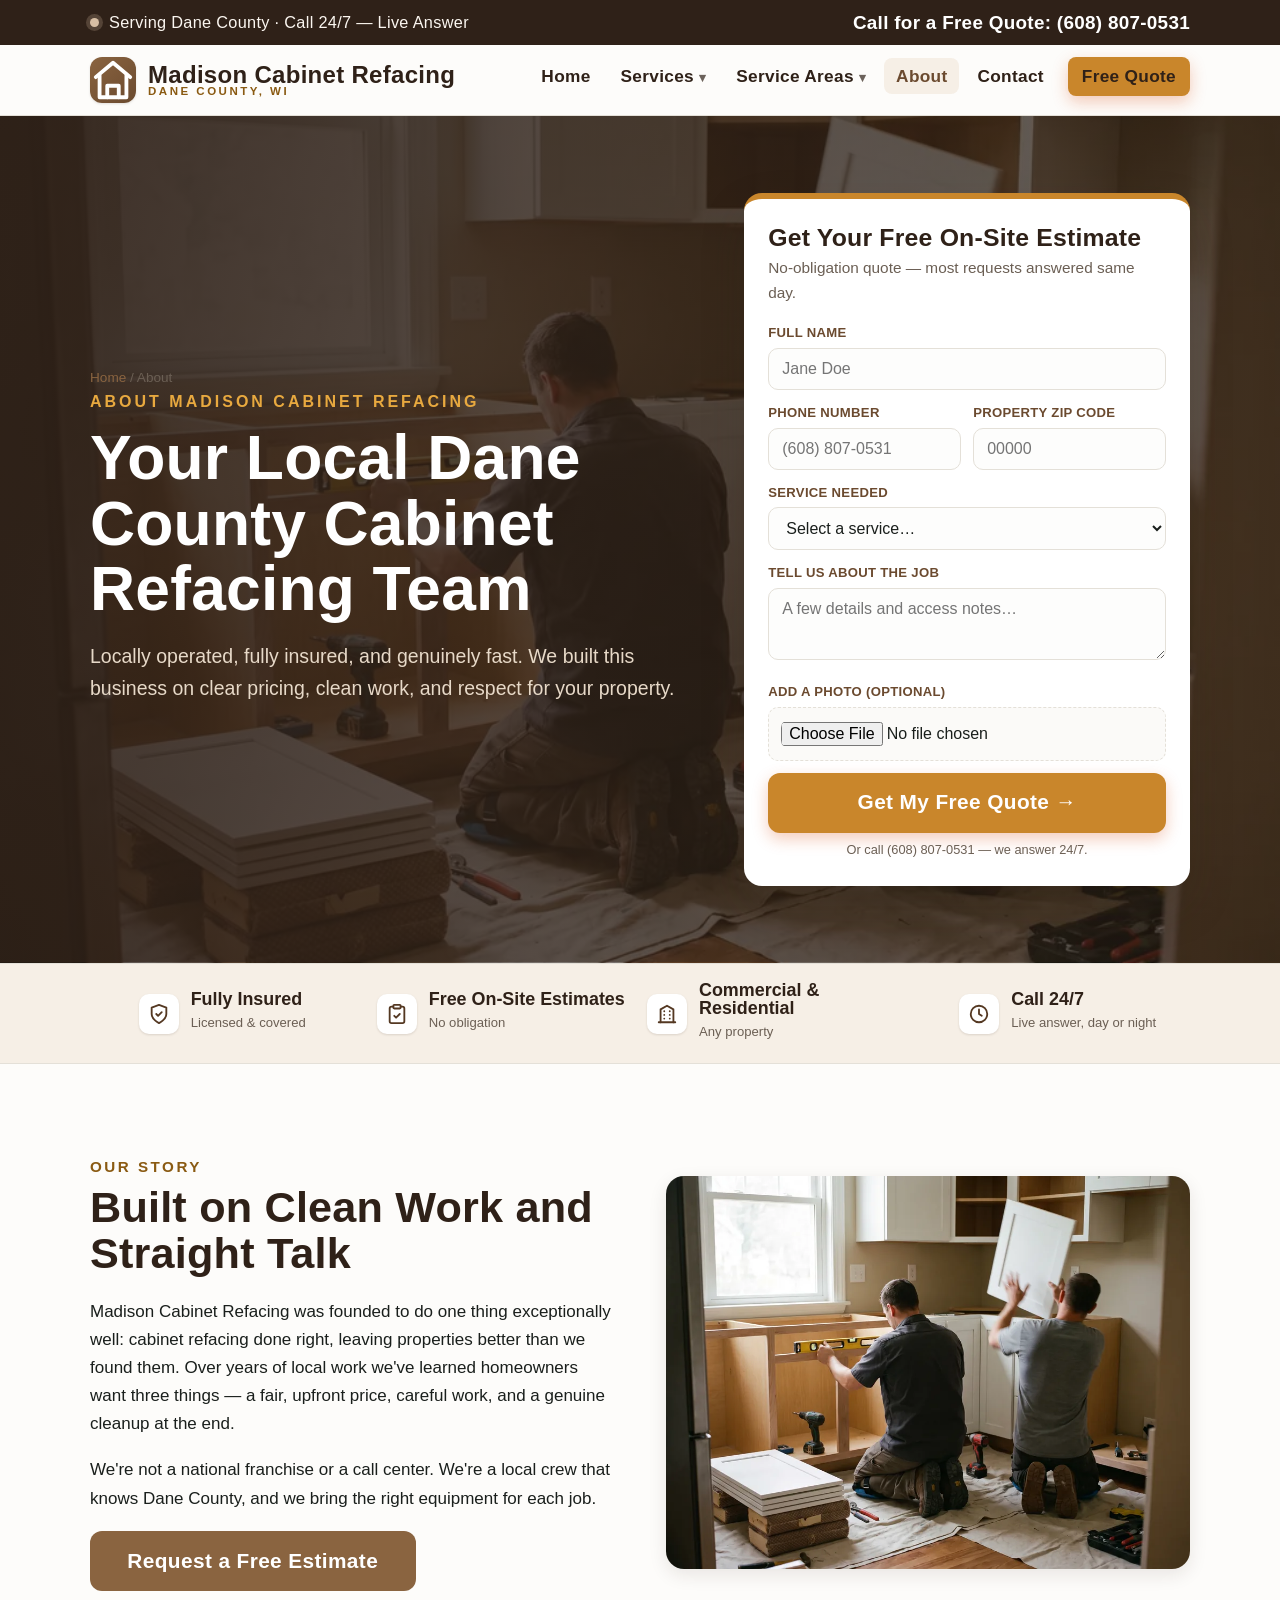
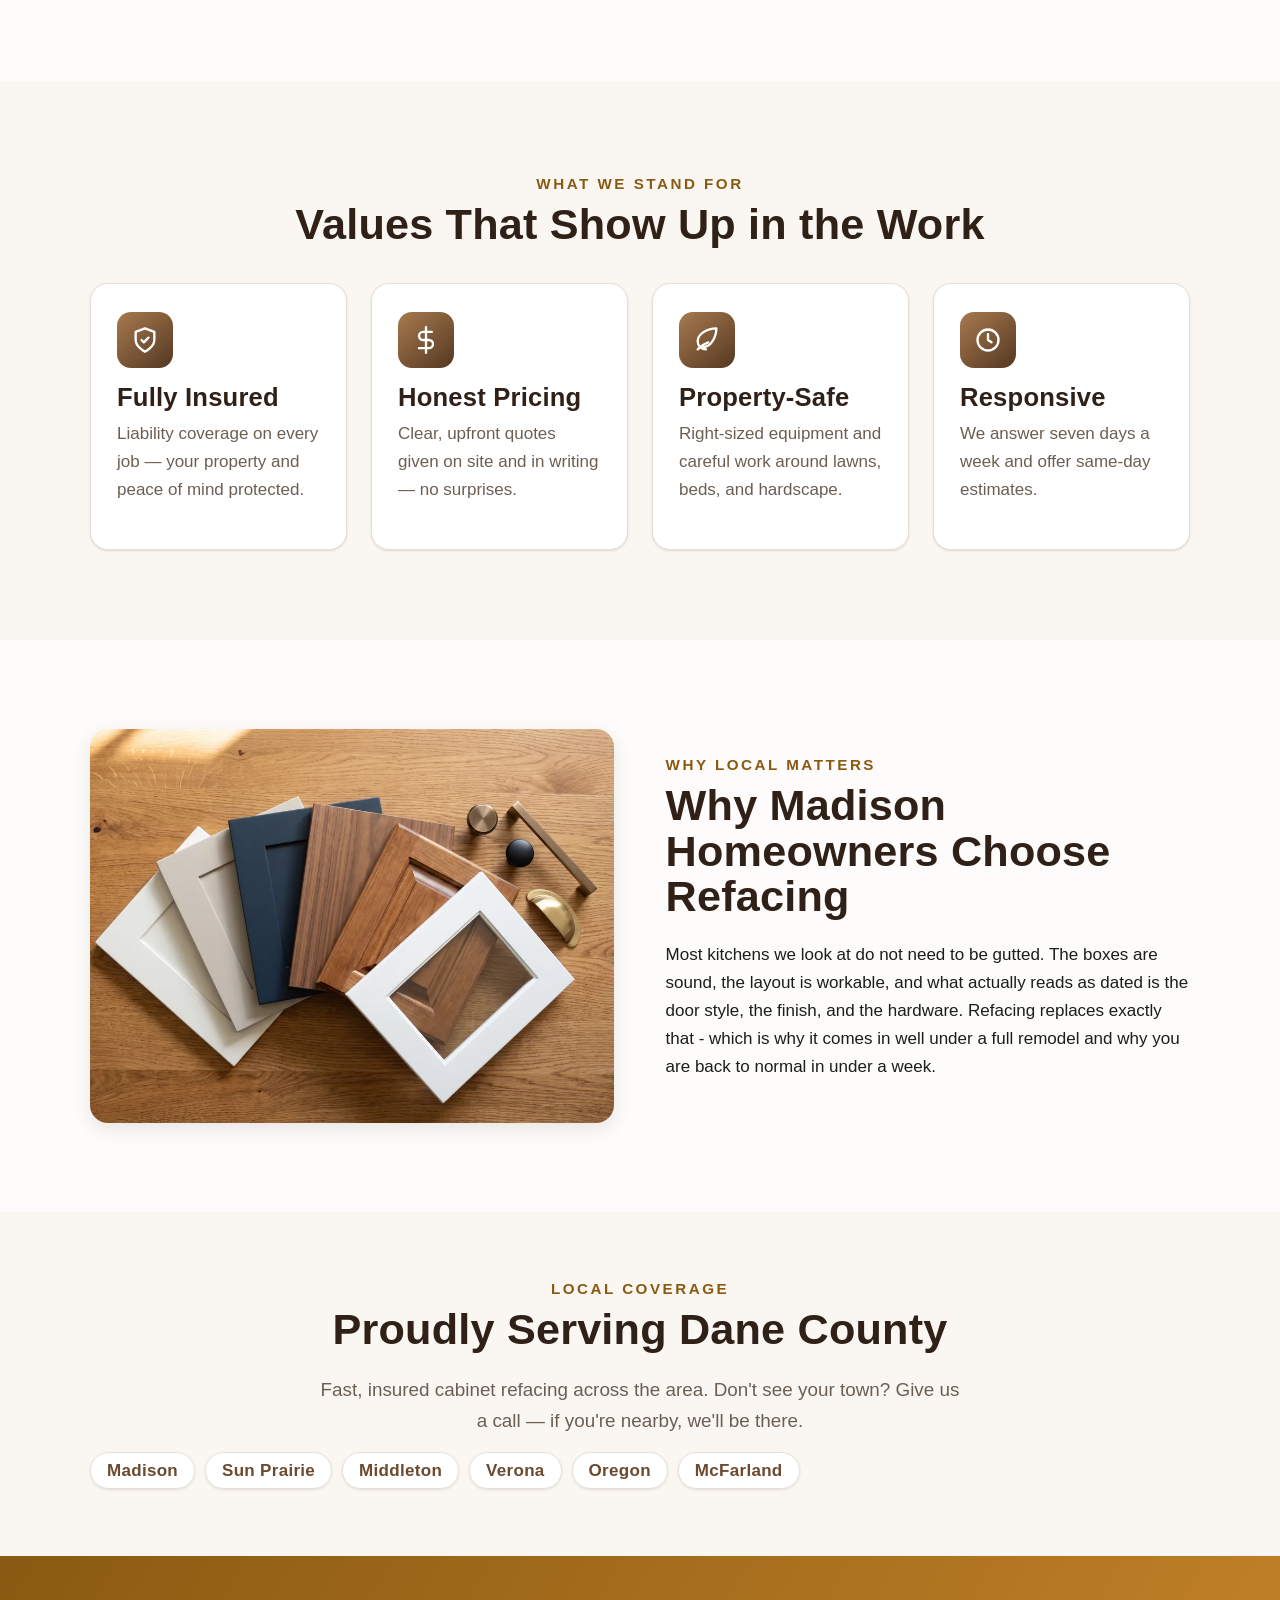
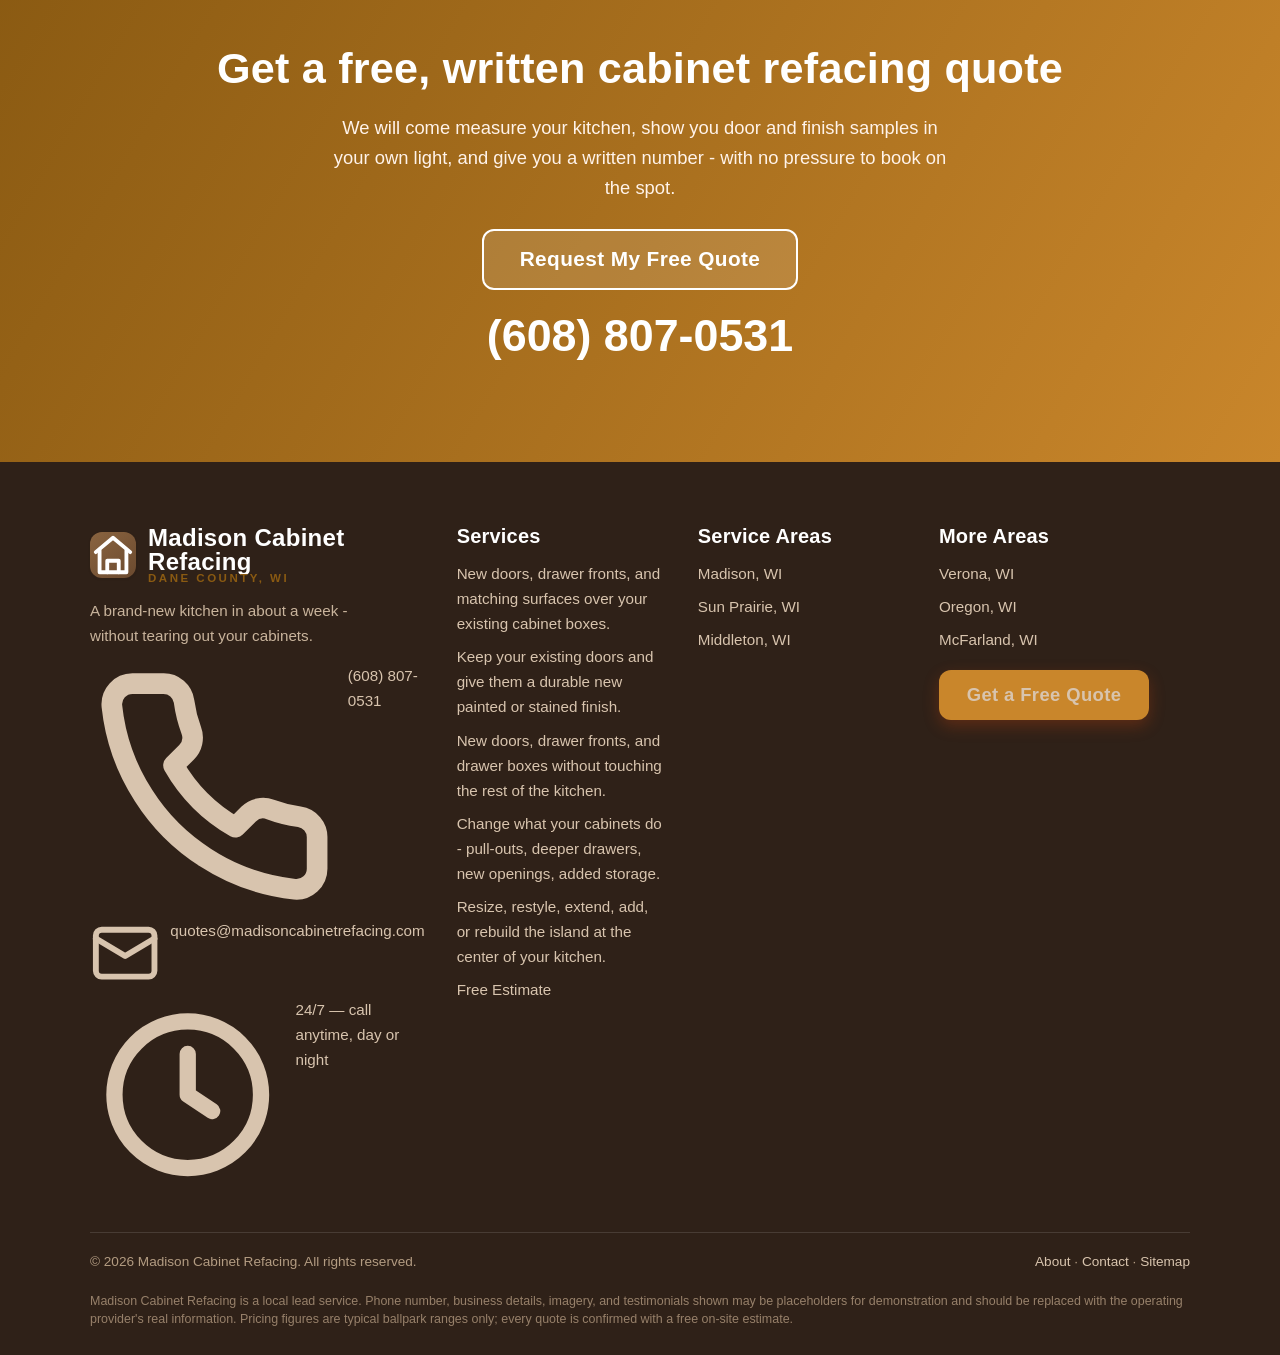
==== commit e21444f3: "Switch site phone to live Twilio 608 Madison number (+1 608-807-0531)" ====
--- a/about/index.html
+++ b/about/index.html
@@ -4,14 +4,14 @@
 <meta charset="utf-8">
 <meta name="viewport" content="width=device-width, initial-scale=1">
 <title>About Us | Madison Cabinet Refacing, Dane County WI</title>
-<meta name="description" content="Locally operated, fully insured cabinet refacing serving Madison & Dane County, WI. Honest pricing, fast response. Call (414) 441-9739.">
+<meta name="description" content="Locally operated, fully insured cabinet refacing serving Madison & Dane County, WI. Honest pricing, fast response. Call (608) 807-0531.">
 <link rel="canonical" href="madisoncabinetrefacing.com/about/">
 <meta name="robots" content="index, follow">
 <meta name="geo.region" content="US-WI">
 <meta name="geo.placename" content="Madison, Wisconsin">
 <meta property="og:type" content="website">
 <meta property="og:title" content="About Us | Madison Cabinet Refacing, Dane County WI">
-<meta property="og:description" content="Locally operated, fully insured cabinet refacing serving Madison & Dane County, WI. Honest pricing, fast response. Call (414) 441-9739.">
+<meta property="og:description" content="Locally operated, fully insured cabinet refacing serving Madison & Dane County, WI. Honest pricing, fast response. Call (608) 807-0531.">
 <meta property="og:url" content="madisoncabinetrefacing.com/about/">
 <meta property="og:image" content="madisoncabinetrefacing.com/og-image.jpg">
 <meta property="og:site_name" content="Madison Cabinet Refacing">
@@ -20,7 +20,7 @@
 <link rel="preload" as="image" href="/about-refacing-crew.webp" fetchpriority="high">
 <link rel="preconnect" href="https://fonts.googleapis.com"><link rel="preconnect" href="https://fonts.gstatic.com" crossorigin><link href="https://fonts.googleapis.com/css2?family=Fraunces:opsz,wght@9..144,500;9..144,700&family=Inter:wght@400;500;600;700&display=swap" rel="stylesheet">
 <link rel="stylesheet" href="/css/style.css">
-<script type="application/ld+json">{"@context": "https://schema.org", "@type": "LocalBusiness", "@id": "madisoncabinetrefacing.com/#business", "name": "Madison Cabinet Refacing", "image": "madisoncabinetrefacing.com/og-image.jpg", "url": "madisoncabinetrefacing.com/about/", "telephone": "+14144419739", "email": "quotes@madisoncabinetrefacing.com", "priceRange": "$$", "address": {"@type": "PostalAddress", "streetAddress": "Service address on file - by appointment", "addressLocality": "Madison", "addressRegion": "WI", "postalCode": "53713", "addressCountry": "US"}, "geo": {"@type": "GeoCoordinates", "latitude": 43.0731, "longitude": -89.4012}, "areaServed": [{"@type": "City", "name": "Madison, WI"}, {"@type": "City", "name": "Sun Prairie, WI"}, {"@type": "City", "name": "Middleton, WI"}, {"@type": "City", "name": "Verona, WI"}, {"@type": "City", "name": "Oregon, WI"}, {"@type": "City", "name": "McFarland, WI"}, {"@type": "AdministrativeArea", "name": "Dane County"}], "openingHoursSpecification": [{"@type": "OpeningHoursSpecification", "dayOfWeek": ["Monday", "Tuesday", "Wednesday", "Thursday", "Friday", "Saturday", "Sunday"], "opens": "00:00", "closes": "23:59"}], "makesOffer": [{"@type": "Offer", "itemOffered": {"@type": "Service", "name": "Cabinet Refacing"}}, {"@type": "Offer", "itemOffered": {"@type": "Service", "name": "Cabinet Refinishing"}}, {"@type": "Offer", "itemOffered": {"@type": "Service", "name": "Doors & Drawer Fronts"}}, {"@type": "Offer", "itemOffered": {"@type": "Service", "name": "Cabinet Modifications"}}, {"@type": "Offer", "itemOffered": {"@type": "Service", "name": "Kitchen Islands"}}]}</script>
+<script type="application/ld+json">{"@context": "https://schema.org", "@type": "LocalBusiness", "@id": "madisoncabinetrefacing.com/#business", "name": "Madison Cabinet Refacing", "image": "madisoncabinetrefacing.com/og-image.jpg", "url": "madisoncabinetrefacing.com/about/", "telephone": "+16088070531", "email": "quotes@madisoncabinetrefacing.com", "priceRange": "$$", "address": {"@type": "PostalAddress", "streetAddress": "Service address on file - by appointment", "addressLocality": "Madison", "addressRegion": "WI", "postalCode": "53713", "addressCountry": "US"}, "geo": {"@type": "GeoCoordinates", "latitude": 43.0731, "longitude": -89.4012}, "areaServed": [{"@type": "City", "name": "Madison, WI"}, {"@type": "City", "name": "Sun Prairie, WI"}, {"@type": "City", "name": "Middleton, WI"}, {"@type": "City", "name": "Verona, WI"}, {"@type": "City", "name": "Oregon, WI"}, {"@type": "City", "name": "McFarland, WI"}, {"@type": "AdministrativeArea", "name": "Dane County"}], "openingHoursSpecification": [{"@type": "OpeningHoursSpecification", "dayOfWeek": ["Monday", "Tuesday", "Wednesday", "Thursday", "Friday", "Saturday", "Sunday"], "opens": "00:00", "closes": "23:59"}], "makesOffer": [{"@type": "Offer", "itemOffered": {"@type": "Service", "name": "Cabinet Refacing"}}, {"@type": "Offer", "itemOffered": {"@type": "Service", "name": "Cabinet Refinishing"}}, {"@type": "Offer", "itemOffered": {"@type": "Service", "name": "Doors & Drawer Fronts"}}, {"@type": "Offer", "itemOffered": {"@type": "Service", "name": "Cabinet Modifications"}}, {"@type": "Offer", "itemOffered": {"@type": "Service", "name": "Kitchen Islands"}}]}</script>
 <script type="application/ld+json">{"@context": "https://schema.org", "@type": "BreadcrumbList", "itemListElement": [{"@type": "ListItem", "position": 1, "name": "Home", "item": "madisoncabinetrefacing.com/"}, {"@type": "ListItem", "position": 2, "name": "About", "item": "madisoncabinetrefacing.com/about/"}]}</script>
 </head>
 <body>
@@ -28,7 +28,7 @@
   <div class="callbar__msg"><span class="dot" aria-hidden="true"></span>
     <span class="callbar__msg-text">Serving Dane County &middot; Call 24/7 &mdash; Live Answer</span>
     <span class="callbar__msg-text-short">Call 24/7 &mdash; Live Answer</span></div>
-  <a class="callbar__phone" href="tel:+14144419739"><svg viewBox="0 0 24 24" fill="none" stroke="currentColor" stroke-width="2" stroke-linecap="round" stroke-linejoin="round"><path d="M22 16.92v3a2 2 0 0 1-2.18 2 19.79 19.79 0 0 1-8.63-3.07 19.5 19.5 0 0 1-6-6 19.79 19.79 0 0 1-3.07-8.67A2 2 0 0 1 4.11 2h3a2 2 0 0 1 2 1.72c.13.96.36 1.9.7 2.81a2 2 0 0 1-.45 2.11L8.09 9.91a16 16 0 0 0 6 6l1.27-1.27a2 2 0 0 1 2.11-.45c.9.34 1.85.57 2.81.7A2 2 0 0 1 22 16.92z"/></svg> Call for a Free Quote: (414) 441-9739</a>
+  <a class="callbar__phone" href="tel:+16088070531"><svg viewBox="0 0 24 24" fill="none" stroke="currentColor" stroke-width="2" stroke-linecap="round" stroke-linejoin="round"><path d="M22 16.92v3a2 2 0 0 1-2.18 2 19.79 19.79 0 0 1-8.63-3.07 19.5 19.5 0 0 1-6-6 19.79 19.79 0 0 1-3.07-8.67A2 2 0 0 1 4.11 2h3a2 2 0 0 1 2 1.72c.13.96.36 1.9.7 2.81a2 2 0 0 1-.45 2.11L8.09 9.91a16 16 0 0 0 6 6l1.27-1.27a2 2 0 0 1 2.11-.45c.9.34 1.85.57 2.81.7A2 2 0 0 1 22 16.92z"/></svg> Call for a Free Quote: (608) 807-0531</a>
 </div></div>
 <header class="site-header"><nav class="nav" aria-label="Primary">
   <a class="brand" href="/" aria-label="Madison Cabinet Refacing home">
@@ -54,7 +54,7 @@
     <span class="form-error">Please enter your name.</span></div>
   <div class="field--row">
     <div class="field"><label for="lead-about-phone">Phone Number</label>
-      <input id="lead-about-phone" name="phone" type="tel" inputmode="tel" autocomplete="tel" placeholder="(414) 441-9739" required>
+      <input id="lead-about-phone" name="phone" type="tel" inputmode="tel" autocomplete="tel" placeholder="(608) 807-0531" required>
       <span class="form-error">Enter a valid phone number.</span></div>
     <div class="field"><label for="lead-about-zip">Property Zip Code</label>
       <input id="lead-about-zip" name="zip" type="text" inputmode="numeric" pattern="[0-9]{5}" maxlength="5" placeholder="00000" required>
@@ -68,7 +68,7 @@
     <div class="field-file"><input id="lead-about-photo" name="photo" type="file" accept="image/*"></div></div>
   <input type="hidden" name="source_page" value="">
   <button class="btn btn--primary btn--block btn--lg" type="submit">Get My Free Quote →</button>
-  <p class="form-note">Or call (414) 441-9739 — we answer 24/7.</p>
+  <p class="form-note">Or call (608) 807-0531 — we answer 24/7.</p>
   <div class="form-success" role="status">✅ Thanks! Your request is in. We'll call you shortly to confirm your free on-site estimate.</div>
 </form></div>
 </div></section><section class="trustbar" aria-label="Why homeowners trust us"><div class="trustbar__grid"><div class="badge"><span class="badge__ico"><svg viewBox="0 0 24 24" fill="none" stroke="currentColor" stroke-width="2" stroke-linecap="round" stroke-linejoin="round"><path d="M12 22s8-4 8-10V5l-8-3-8 3v7c0 6 8 10 8 10z"/><path d="m9 12 2 2 4-4"/></svg></span><span class="badge__txt"><strong>Fully Insured</strong><span>Licensed &amp; covered</span></span></div><div class="badge"><span class="badge__ico"><svg viewBox="0 0 24 24" fill="none" stroke="currentColor" stroke-width="2" stroke-linecap="round" stroke-linejoin="round"><rect x="8" y="2" width="8" height="4" rx="1"/><path d="M16 4h2a2 2 0 0 1 2 2v14a2 2 0 0 1-2 2H6a2 2 0 0 1-2-2V6a2 2 0 0 1 2-2h2"/><path d="m9 14 2 2 4-4"/></svg></span><span class="badge__txt"><strong>Free On-Site Estimates</strong><span>No obligation</span></span></div><div class="badge"><span class="badge__ico"><svg viewBox="0 0 24 24" fill="none" stroke="currentColor" stroke-width="2" stroke-linecap="round" stroke-linejoin="round"><path d="M3 21h18"/><path d="M5 21V7l7-4 7 4v14"/><path d="M9 9h.01M9 13h.01M9 17h.01M15 9h.01M15 13h.01M15 17h.01"/></svg></span><span class="badge__txt"><strong>Commercial &amp; Residential</strong><span>Any property</span></span></div><div class="badge"><span class="badge__ico"><svg viewBox="0 0 24 24" fill="none" stroke="currentColor" stroke-width="2" stroke-linecap="round" stroke-linejoin="round"><circle cx="12" cy="12" r="9"/><path d="M12 7v5l3 2"/></svg></span><span class="badge__txt"><strong>Call 24/7</strong><span>Live answer, day or night</span></span></div></div></section><section class="section"><div class="container split"><div><p class="eyebrow">Our Story</p><h2>Built on Clean Work and Straight Talk</h2><p>Madison Cabinet Refacing was founded to do one thing exceptionally well: cabinet refacing done right, leaving properties better than we found them. Over years of local work we've learned homeowners want three things — a fair, upfront price, careful work, and a genuine cleanup at the end.</p><p>We're not a national franchise or a call center. We're a local crew that knows Dane County, and we bring the right equipment for each job.</p><a class="btn btn--green btn--lg" href="/contact/">Request a Free Estimate</a></div><div><img src="/about-refacing-crew.webp" alt="Madison Cabinet Refacing crew" loading="lazy"></div></div></section><section class="section section--sand"><div class="container"><div class="center"><p class="eyebrow">What We Stand For</p><h2>Values That Show Up in the Work</h2></div><div class="grid grid--4" style="margin-top:36px"><div class="card"><span class="card__ico"><svg viewBox="0 0 24 24" fill="none" stroke="currentColor" stroke-width="2" stroke-linecap="round" stroke-linejoin="round"><path d="M12 22s8-4 8-10V5l-8-3-8 3v7c0 6 8 10 8 10z"/><path d="m9 12 2 2 4-4"/></svg></span><h3>Fully Insured</h3><p>Liability coverage on every job — your property and peace of mind protected.</p></div><div class="card"><span class="card__ico"><svg viewBox="0 0 24 24" fill="none" stroke="currentColor" stroke-width="2" stroke-linecap="round" stroke-linejoin="round"><path d="M12 1v22M17 5H9.5a3.5 3.5 0 0 0 0 7h5a3.5 3.5 0 0 1 0 7H6"/></svg></span><h3>Honest Pricing</h3><p>Clear, upfront quotes given on site and in writing — no surprises.</p></div><div class="card"><span class="card__ico"><svg viewBox="0 0 24 24" fill="none" stroke="currentColor" stroke-width="2" stroke-linecap="round" stroke-linejoin="round"><path d="M11 20A7 7 0 0 1 4 13c0-6 8-11 16-11 0 8-5 16-11 16z"/><path d="M4 20c3-3 6-5 9-6"/></svg></span><h3>Property-Safe</h3><p>Right-sized equipment and careful work around lawns, beds, and hardscape.</p></div><div class="card"><span class="card__ico"><svg viewBox="0 0 24 24" fill="none" stroke="currentColor" stroke-width="2" stroke-linecap="round" stroke-linejoin="round"><circle cx="12" cy="12" r="9"/><path d="M12 7v5l3 2"/></svg></span><h3>Responsive</h3><p>We answer seven days a week and offer same-day estimates.</p></div></div></div></section><section class="section"><div class="container split"><div><img src="/about-feature-door-styles.webp" alt="Cabinet Refacing work in Dane County" loading="lazy"></div><div><p class="eyebrow">Why Local Matters</p><h2>Why Madison Homeowners Choose Refacing</h2><p>Most kitchens we look at do not need to be gutted. The boxes are sound, the layout is workable, and what actually reads as dated is the door style, the finish, and the hardware. Refacing replaces exactly that - which is why it comes in well under a full remodel and why you are back to normal in under a week.</p></div></div></section>
@@ -78,13 +78,13 @@
   <ul class="chips"><li><a href="/cabinet-refacing-madison-wi/">Madison</a></li><li><a href="/cabinet-refacing-sun-prairie-wi/">Sun Prairie</a></li><li><a href="/cabinet-refacing-middleton-wi/">Middleton</a></li><li><a href="/cabinet-refacing-verona-wi/">Verona</a></li><li><a href="/cabinet-refacing-oregon-wi/">Oregon</a></li><li><a href="/cabinet-refacing-mcfarland-wi/">McFarland</a></li></ul></div></section>
 <section class="section ctaband"><div class="container"><h2>Get a free, written cabinet refacing quote</h2><p>We will come measure your kitchen, show you door and finish samples in your own light, and give you a written number - with no pressure to book on the spot.</p>
   <a class="btn btn--ghost-light btn--lg" href="/contact/">Request My Free Quote</a>
-  <div><a class="ctaband__phone" href="tel:+14144419739">(414) 441-9739</a></div></div></section>
+  <div><a class="ctaband__phone" href="tel:+16088070531">(608) 807-0531</a></div></div></section>
 <footer class="footer"><div class="container"><div class="footer__grid">
   <div><div class="brand"><span class="brand__mark" aria-hidden="true"><svg viewBox="0 0 24 24" fill="none" stroke="currentColor" stroke-width="2" stroke-linecap="round" stroke-linejoin="round"><path d="M3 10.5 12 3l9 7.5"/><path d="M5 9.5V21h14V9.5"/><path d="M9 21v-6h6v6"/></svg></span>
       <span class="brand__name" style="color:#fff">Madison Cabinet Refacing<span>Dane County, WI</span></span></div>
     <p class="footer__brandtext">A brand-new kitchen in about a week - without tearing out your cabinets.</p>
     <ul class="footer__contact" style="list-style:none;padding:0;margin:14px 0 0">
-      <li><svg viewBox="0 0 24 24" fill="none" stroke="currentColor" stroke-width="2" stroke-linecap="round" stroke-linejoin="round"><path d="M22 16.92v3a2 2 0 0 1-2.18 2 19.79 19.79 0 0 1-8.63-3.07 19.5 19.5 0 0 1-6-6 19.79 19.79 0 0 1-3.07-8.67A2 2 0 0 1 4.11 2h3a2 2 0 0 1 2 1.72c.13.96.36 1.9.7 2.81a2 2 0 0 1-.45 2.11L8.09 9.91a16 16 0 0 0 6 6l1.27-1.27a2 2 0 0 1 2.11-.45c.9.34 1.85.57 2.81.7A2 2 0 0 1 22 16.92z"/></svg> <a href="tel:+14144419739">(414) 441-9739</a></li>
+      <li><svg viewBox="0 0 24 24" fill="none" stroke="currentColor" stroke-width="2" stroke-linecap="round" stroke-linejoin="round"><path d="M22 16.92v3a2 2 0 0 1-2.18 2 19.79 19.79 0 0 1-8.63-3.07 19.5 19.5 0 0 1-6-6 19.79 19.79 0 0 1-3.07-8.67A2 2 0 0 1 4.11 2h3a2 2 0 0 1 2 1.72c.13.96.36 1.9.7 2.81a2 2 0 0 1-.45 2.11L8.09 9.91a16 16 0 0 0 6 6l1.27-1.27a2 2 0 0 1 2.11-.45c.9.34 1.85.57 2.81.7A2 2 0 0 1 22 16.92z"/></svg> <a href="tel:+16088070531">(608) 807-0531</a></li>
       <li><svg viewBox="0 0 24 24" fill="none" stroke="currentColor" stroke-width="2" stroke-linecap="round" stroke-linejoin="round"><rect x="2" y="4" width="20" height="16" rx="2"/><path d="m22 7-10 6L2 7"/></svg> <a href="mailto:quotes@madisoncabinetrefacing.com">quotes@madisoncabinetrefacing.com</a></li>
       <li><svg viewBox="0 0 24 24" fill="none" stroke="currentColor" stroke-width="2" stroke-linecap="round" stroke-linejoin="round"><circle cx="12" cy="12" r="9"/><path d="M12 7v5l3 2"/></svg> <span>24/7 — call anytime, day or night</span></li></ul></div>
   <div><h4>Services</h4><ul><li><a href="/cabinet-refacing/">New doors, drawer fronts, and matching surfaces over your existing cabinet boxes.</a></li><li><a href="/cabinet-refinishing/">Keep your existing doors and give them a durable new painted or stained finish.</a></li><li><a href="/cabinet-door-and-drawer-replacement/">New doors, drawer fronts, and drawer boxes without touching the rest of the kitchen.</a></li><li><a href="/cabinet-modifications/">Change what your cabinets do - pull-outs, deeper drawers, new openings, added storage.</a></li><li><a href="/kitchen-island-modifications/">Resize, restyle, extend, add, or rebuild the island at the center of your kitchen.</a></li><li><a href="/contact/">Free Estimate</a></li></ul></div>
@@ -95,7 +95,7 @@
   <span><a href="/about/">About</a> &middot; <a href="/contact/">Contact</a> &middot; <a href="/sitemap.xml">Sitemap</a></span>
 </div></div>
 <p class="footer__disclaimer">Madison Cabinet Refacing is a local lead service. Phone number, business details, imagery, and testimonials shown may be placeholders for demonstration and should be replaced with the operating provider's real information. Pricing figures are typical ballpark ranges only; every quote is confirmed with a free on-site estimate.</p>
-</footer><a class="floatcall" href="tel:+14144419739"><svg viewBox="0 0 24 24" fill="none" stroke="currentColor" stroke-width="2" stroke-linecap="round" stroke-linejoin="round"><path d="M22 16.92v3a2 2 0 0 1-2.18 2 19.79 19.79 0 0 1-8.63-3.07 19.5 19.5 0 0 1-6-6 19.79 19.79 0 0 1-3.07-8.67A2 2 0 0 1 4.11 2h3a2 2 0 0 1 2 1.72c.13.96.36 1.9.7 2.81a2 2 0 0 1-.45 2.11L8.09 9.91a16 16 0 0 0 6 6l1.27-1.27a2 2 0 0 1 2.11-.45c.9.34 1.85.57 2.81.7A2 2 0 0 1 22 16.92z"/></svg> Call Now</a>
+</footer><a class="floatcall" href="tel:+16088070531"><svg viewBox="0 0 24 24" fill="none" stroke="currentColor" stroke-width="2" stroke-linecap="round" stroke-linejoin="round"><path d="M22 16.92v3a2 2 0 0 1-2.18 2 19.79 19.79 0 0 1-8.63-3.07 19.5 19.5 0 0 1-6-6 19.79 19.79 0 0 1-3.07-8.67A2 2 0 0 1 4.11 2h3a2 2 0 0 1 2 1.72c.13.96.36 1.9.7 2.81a2 2 0 0 1-.45 2.11L8.09 9.91a16 16 0 0 0 6 6l1.27-1.27a2 2 0 0 1 2.11-.45c.9.34 1.85.57 2.81.7A2 2 0 0 1 22 16.92z"/></svg> Call Now</a>
 <script src="/js/main.js"></script>
 </body>
 </html>
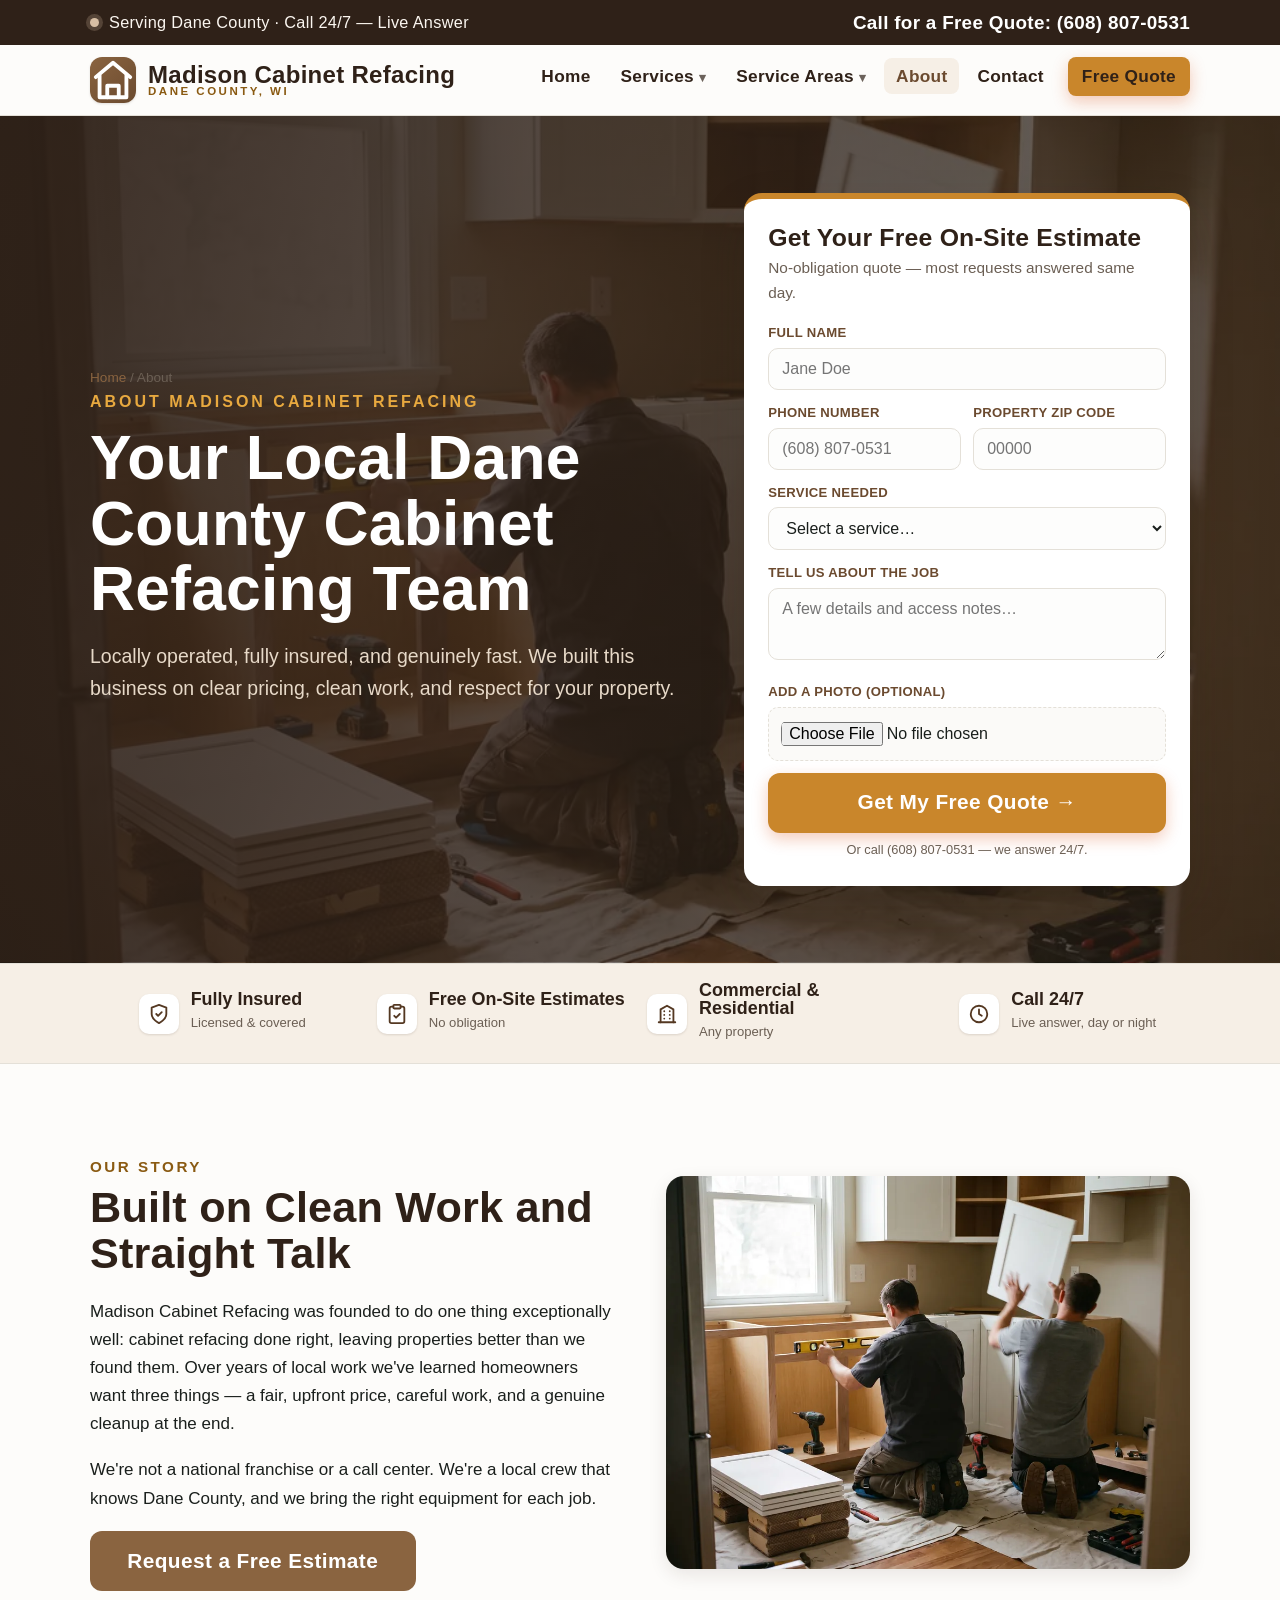
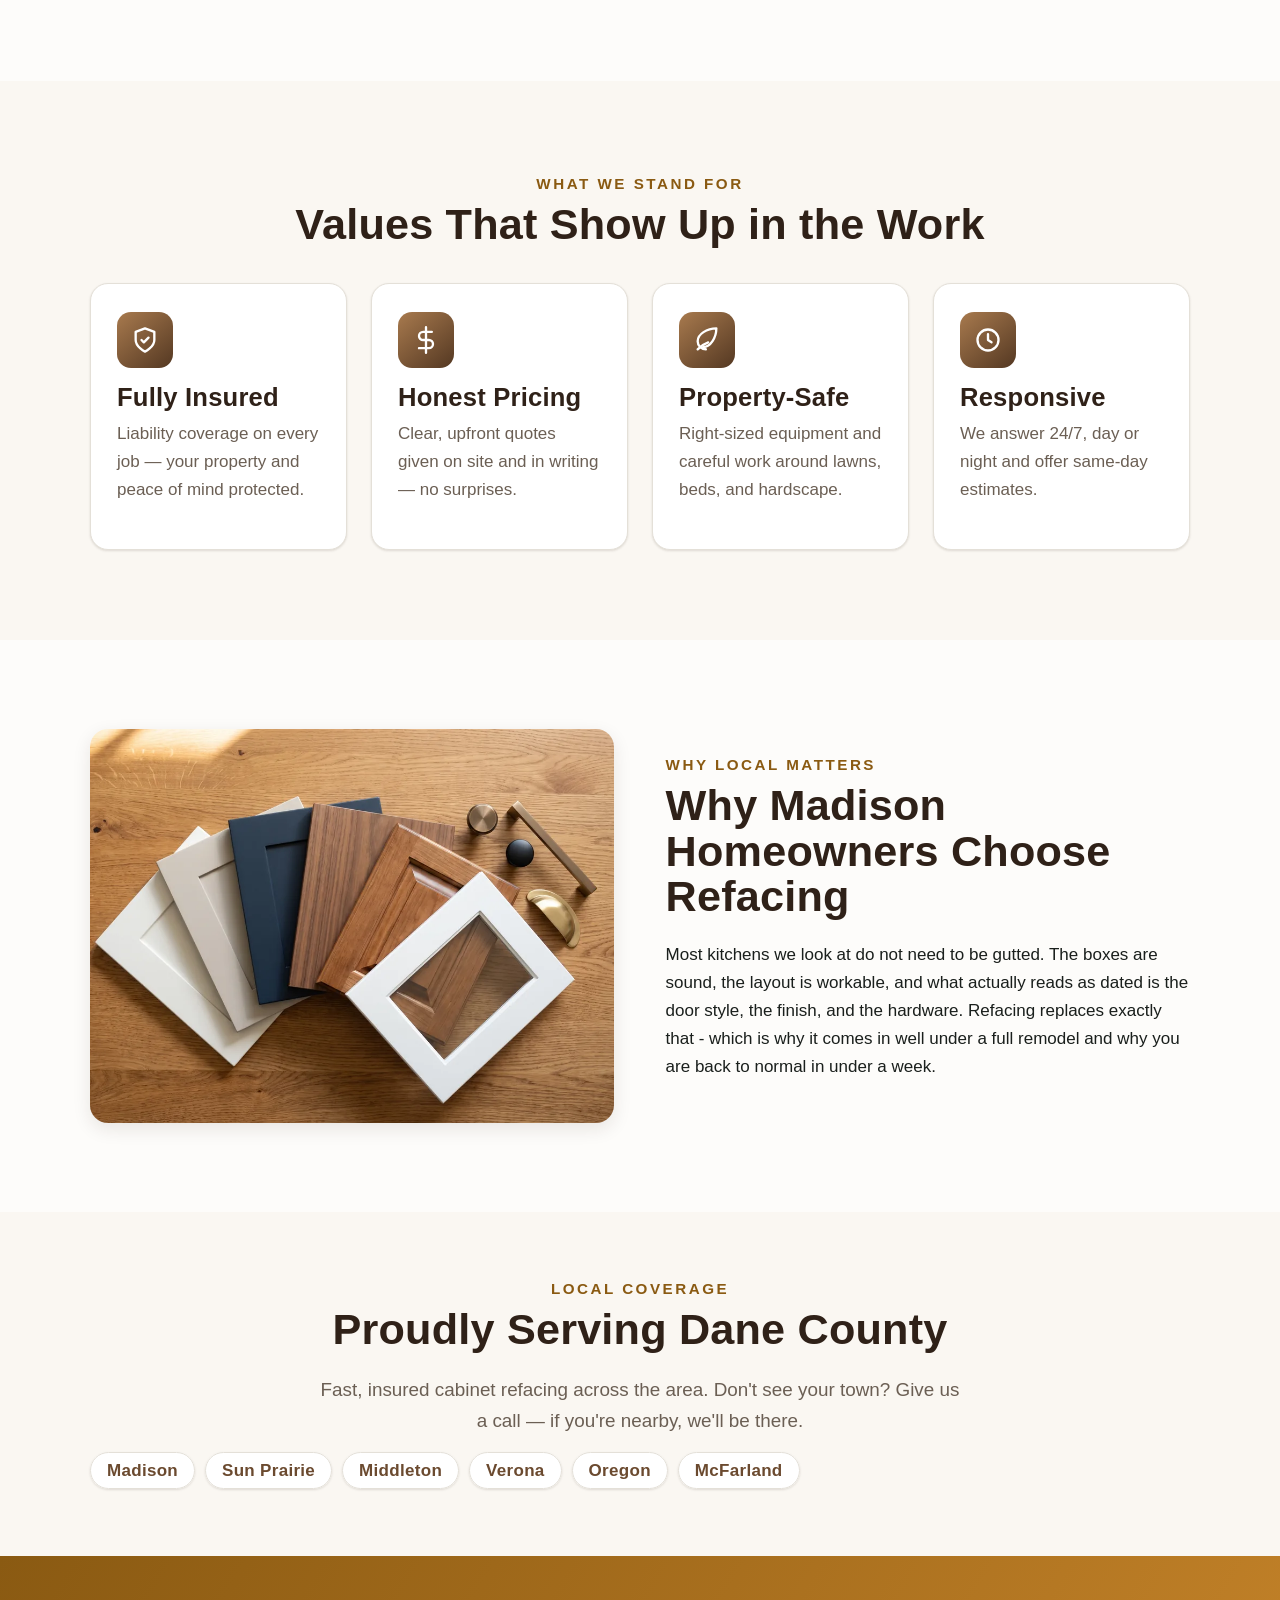
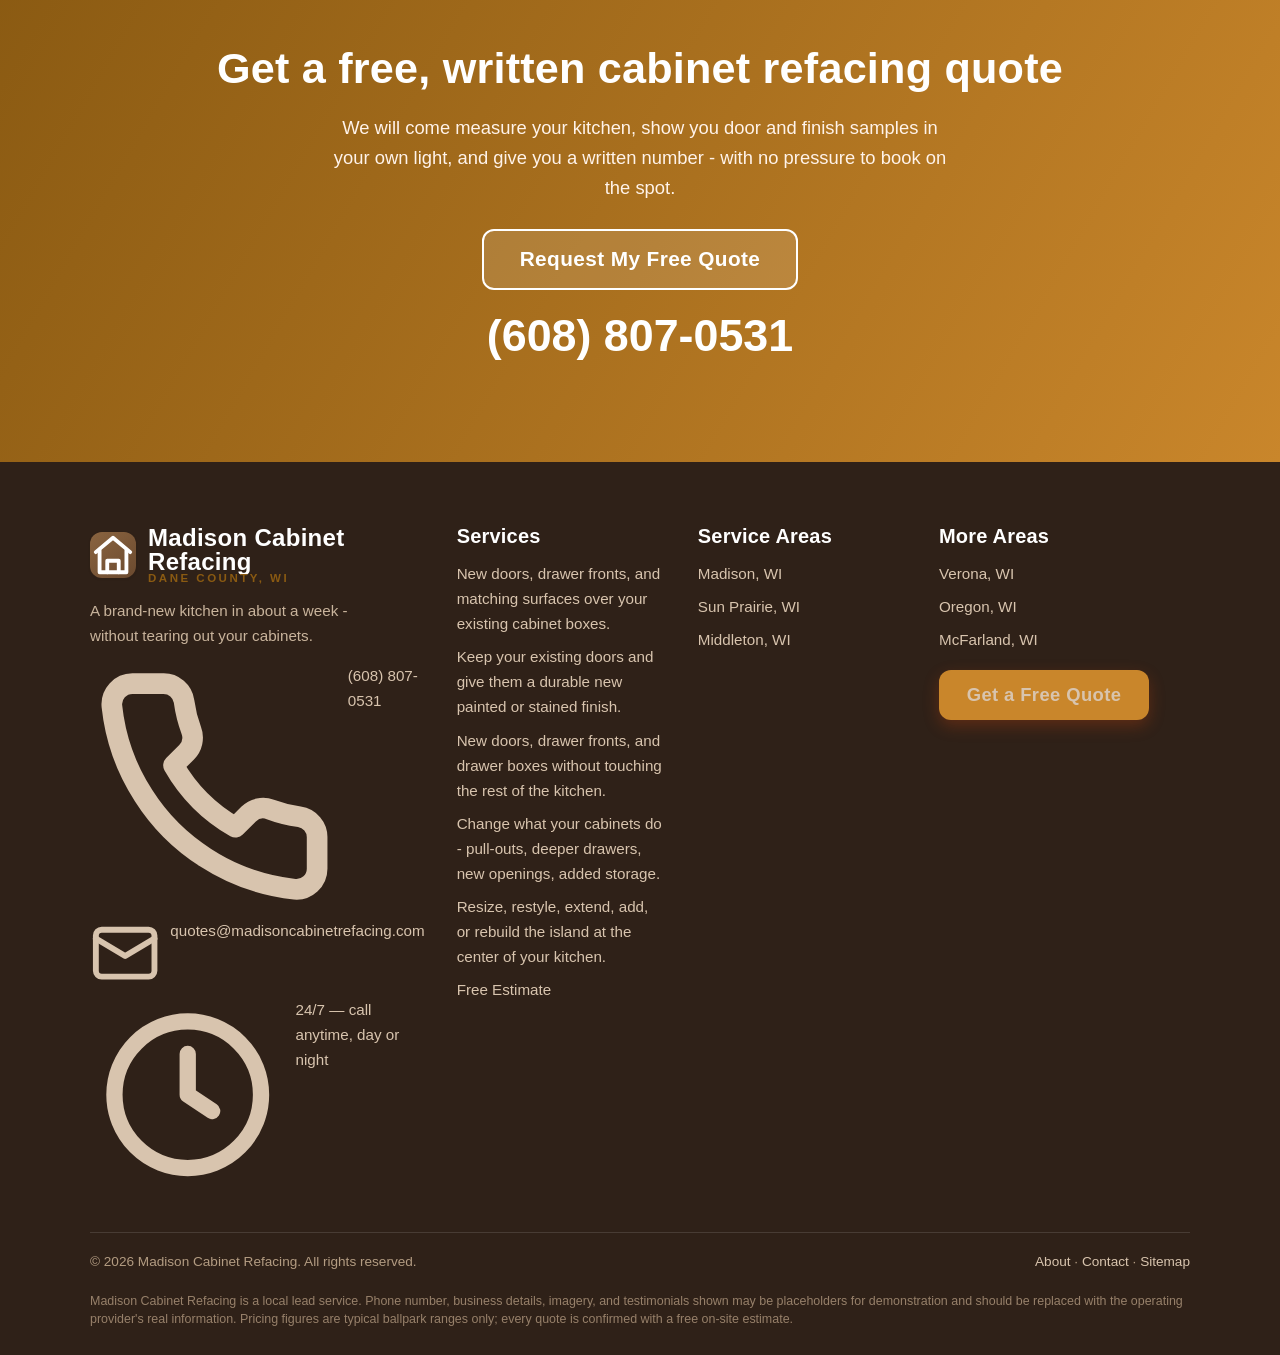
==== commit 977858fa: "Replace remaining Seven days a week copy with 24/7" ====
--- a/about/index.html
+++ b/about/index.html
@@ -3,25 +3,28 @@
 <head>
 <meta charset="utf-8">
 <meta name="viewport" content="width=device-width, initial-scale=1">
+<!-- Google tag (gtag.js) -->
+<script async src="https://www.googletagmanager.com/gtag/js?id=G-HV7G3ZGDNJ"></script>
+<script>window.dataLayer=window.dataLayer||[];function gtag(){dataLayer.push(arguments);}gtag("js",new Date());gtag("config","G-HV7G3ZGDNJ");</script>
 <title>About Us | Madison Cabinet Refacing, Dane County WI</title>
 <meta name="description" content="Locally operated, fully insured cabinet refacing serving Madison & Dane County, WI. Honest pricing, fast response. Call (608) 807-0531.">
-<link rel="canonical" href="madisoncabinetrefacing.com/about/">
+<link rel="canonical" href="https://madisoncabinetrefacing.com/about/">
 <meta name="robots" content="index, follow">
 <meta name="geo.region" content="US-WI">
 <meta name="geo.placename" content="Madison, Wisconsin">
 <meta property="og:type" content="website">
 <meta property="og:title" content="About Us | Madison Cabinet Refacing, Dane County WI">
 <meta property="og:description" content="Locally operated, fully insured cabinet refacing serving Madison & Dane County, WI. Honest pricing, fast response. Call (608) 807-0531.">
-<meta property="og:url" content="madisoncabinetrefacing.com/about/">
-<meta property="og:image" content="madisoncabinetrefacing.com/og-image.jpg">
+<meta property="og:url" content="https://madisoncabinetrefacing.com/about/">
+<meta property="og:image" content="https://madisoncabinetrefacing.com/og-image.jpg">
 <meta property="og:site_name" content="Madison Cabinet Refacing">
 <meta name="twitter:card" content="summary_large_image">
 <link rel="icon" href="data:image/svg+xml,%3Csvg xmlns=%27http://www.w3.org/2000/svg%27 viewBox=%270 0 32 32%27%3E%3Crect width=%2732%27 height=%2732%27 rx=%277%27 fill=%27%236B4A2F%27/%3E%3Ctext x=%2716%27 y=%2722%27 font-size=%2718%27 text-anchor=%27middle%27 fill=%27%23E8A93F%27 font-family=%27Arial%27 font-weight=%27bold%27%3EM%3C/text%3E%3C/svg%3E">
 <link rel="preload" as="image" href="/about-refacing-crew.webp" fetchpriority="high">
 <link rel="preconnect" href="https://fonts.googleapis.com"><link rel="preconnect" href="https://fonts.gstatic.com" crossorigin><link href="https://fonts.googleapis.com/css2?family=Fraunces:opsz,wght@9..144,500;9..144,700&family=Inter:wght@400;500;600;700&display=swap" rel="stylesheet">
 <link rel="stylesheet" href="/css/style.css">
-<script type="application/ld+json">{"@context": "https://schema.org", "@type": "LocalBusiness", "@id": "madisoncabinetrefacing.com/#business", "name": "Madison Cabinet Refacing", "image": "madisoncabinetrefacing.com/og-image.jpg", "url": "madisoncabinetrefacing.com/about/", "telephone": "+16088070531", "email": "quotes@madisoncabinetrefacing.com", "priceRange": "$$", "address": {"@type": "PostalAddress", "streetAddress": "Service address on file - by appointment", "addressLocality": "Madison", "addressRegion": "WI", "postalCode": "53713", "addressCountry": "US"}, "geo": {"@type": "GeoCoordinates", "latitude": 43.0731, "longitude": -89.4012}, "areaServed": [{"@type": "City", "name": "Madison, WI"}, {"@type": "City", "name": "Sun Prairie, WI"}, {"@type": "City", "name": "Middleton, WI"}, {"@type": "City", "name": "Verona, WI"}, {"@type": "City", "name": "Oregon, WI"}, {"@type": "City", "name": "McFarland, WI"}, {"@type": "AdministrativeArea", "name": "Dane County"}], "openingHoursSpecification": [{"@type": "OpeningHoursSpecification", "dayOfWeek": ["Monday", "Tuesday", "Wednesday", "Thursday", "Friday", "Saturday", "Sunday"], "opens": "00:00", "closes": "23:59"}], "makesOffer": [{"@type": "Offer", "itemOffered": {"@type": "Service", "name": "Cabinet Refacing"}}, {"@type": "Offer", "itemOffered": {"@type": "Service", "name": "Cabinet Refinishing"}}, {"@type": "Offer", "itemOffered": {"@type": "Service", "name": "Doors & Drawer Fronts"}}, {"@type": "Offer", "itemOffered": {"@type": "Service", "name": "Cabinet Modifications"}}, {"@type": "Offer", "itemOffered": {"@type": "Service", "name": "Kitchen Islands"}}]}</script>
-<script type="application/ld+json">{"@context": "https://schema.org", "@type": "BreadcrumbList", "itemListElement": [{"@type": "ListItem", "position": 1, "name": "Home", "item": "madisoncabinetrefacing.com/"}, {"@type": "ListItem", "position": 2, "name": "About", "item": "madisoncabinetrefacing.com/about/"}]}</script>
+<script type="application/ld+json">{"@context": "https://schema.org", "@type": "LocalBusiness", "@id": "https://madisoncabinetrefacing.com/#business", "name": "Madison Cabinet Refacing", "image": "https://madisoncabinetrefacing.com/og-image.jpg", "url": "https://madisoncabinetrefacing.com/about/", "telephone": "+16088070531", "email": "quotes@madisoncabinetrefacing.com", "priceRange": "$$", "address": {"@type": "PostalAddress", "streetAddress": "Service address on file - by appointment", "addressLocality": "Madison", "addressRegion": "WI", "postalCode": "53713", "addressCountry": "US"}, "geo": {"@type": "GeoCoordinates", "latitude": 43.0731, "longitude": -89.4012}, "areaServed": [{"@type": "City", "name": "Madison, WI"}, {"@type": "City", "name": "Sun Prairie, WI"}, {"@type": "City", "name": "Middleton, WI"}, {"@type": "City", "name": "Verona, WI"}, {"@type": "City", "name": "Oregon, WI"}, {"@type": "City", "name": "McFarland, WI"}, {"@type": "AdministrativeArea", "name": "Dane County"}], "openingHoursSpecification": [{"@type": "OpeningHoursSpecification", "dayOfWeek": ["Monday", "Tuesday", "Wednesday", "Thursday", "Friday", "Saturday", "Sunday"], "opens": "00:00", "closes": "23:59"}], "makesOffer": [{"@type": "Offer", "itemOffered": {"@type": "Service", "name": "Cabinet Refacing"}}, {"@type": "Offer", "itemOffered": {"@type": "Service", "name": "Cabinet Refinishing"}}, {"@type": "Offer", "itemOffered": {"@type": "Service", "name": "Doors & Drawer Fronts"}}, {"@type": "Offer", "itemOffered": {"@type": "Service", "name": "Cabinet Modifications"}}, {"@type": "Offer", "itemOffered": {"@type": "Service", "name": "Kitchen Islands"}}]}</script>
+<script type="application/ld+json">{"@context": "https://schema.org", "@type": "BreadcrumbList", "itemListElement": [{"@type": "ListItem", "position": 1, "name": "Home", "item": "https://madisoncabinetrefacing.com/"}, {"@type": "ListItem", "position": 2, "name": "About", "item": "https://madisoncabinetrefacing.com/about/"}]}</script>
 </head>
 <body>
 <div class="callbar"><div class="callbar__inner">
@@ -47,7 +50,7 @@
   <div class="hero__copy"><nav class="crumbs" aria-label="Breadcrumb"><a href="/">Home</a> / <span>About</span></nav><p class="hero__loc">About Madison Cabinet Refacing</p><h1>Your Local Dane County Cabinet Refacing Team</h1>
     <p class="lead">Locally operated, fully insured, and genuinely fast. We built this business on clear pricing, clean work, and respect for your property.</p></div>
   <div class="hero__form-wrap">
-<form class="leadform" id="lead-about" action="#" method="post" enctype="multipart/form-data" data-lead data-demo="true" novalidate>
+<form class="leadform" id="lead-about" action="https://formspree.io/f/xgawwdbb" method="post" enctype="multipart/form-data" data-lead novalidate><input type="hidden" name="_subject" value="New quote request &mdash; Madison Cabinet Refacing"><input type="text" name="_gotcha" tabindex="-1" autocomplete="off" style="display:none" aria-hidden="true">
   <h3>Get Your Free On-Site Estimate</h3><p class="leadform__sub">No-obligation quote — most requests answered same day.</p>
   <div class="field"><label for="lead-about-name">Full Name</label>
     <input id="lead-about-name" name="name" type="text" autocomplete="name" placeholder="Jane Doe" required>
@@ -71,7 +74,7 @@
   <p class="form-note">Or call (608) 807-0531 — we answer 24/7.</p>
   <div class="form-success" role="status">✅ Thanks! Your request is in. We'll call you shortly to confirm your free on-site estimate.</div>
 </form></div>
-</div></section><section class="trustbar" aria-label="Why homeowners trust us"><div class="trustbar__grid"><div class="badge"><span class="badge__ico"><svg viewBox="0 0 24 24" fill="none" stroke="currentColor" stroke-width="2" stroke-linecap="round" stroke-linejoin="round"><path d="M12 22s8-4 8-10V5l-8-3-8 3v7c0 6 8 10 8 10z"/><path d="m9 12 2 2 4-4"/></svg></span><span class="badge__txt"><strong>Fully Insured</strong><span>Licensed &amp; covered</span></span></div><div class="badge"><span class="badge__ico"><svg viewBox="0 0 24 24" fill="none" stroke="currentColor" stroke-width="2" stroke-linecap="round" stroke-linejoin="round"><rect x="8" y="2" width="8" height="4" rx="1"/><path d="M16 4h2a2 2 0 0 1 2 2v14a2 2 0 0 1-2 2H6a2 2 0 0 1-2-2V6a2 2 0 0 1 2-2h2"/><path d="m9 14 2 2 4-4"/></svg></span><span class="badge__txt"><strong>Free On-Site Estimates</strong><span>No obligation</span></span></div><div class="badge"><span class="badge__ico"><svg viewBox="0 0 24 24" fill="none" stroke="currentColor" stroke-width="2" stroke-linecap="round" stroke-linejoin="round"><path d="M3 21h18"/><path d="M5 21V7l7-4 7 4v14"/><path d="M9 9h.01M9 13h.01M9 17h.01M15 9h.01M15 13h.01M15 17h.01"/></svg></span><span class="badge__txt"><strong>Commercial &amp; Residential</strong><span>Any property</span></span></div><div class="badge"><span class="badge__ico"><svg viewBox="0 0 24 24" fill="none" stroke="currentColor" stroke-width="2" stroke-linecap="round" stroke-linejoin="round"><circle cx="12" cy="12" r="9"/><path d="M12 7v5l3 2"/></svg></span><span class="badge__txt"><strong>Call 24/7</strong><span>Live answer, day or night</span></span></div></div></section><section class="section"><div class="container split"><div><p class="eyebrow">Our Story</p><h2>Built on Clean Work and Straight Talk</h2><p>Madison Cabinet Refacing was founded to do one thing exceptionally well: cabinet refacing done right, leaving properties better than we found them. Over years of local work we've learned homeowners want three things — a fair, upfront price, careful work, and a genuine cleanup at the end.</p><p>We're not a national franchise or a call center. We're a local crew that knows Dane County, and we bring the right equipment for each job.</p><a class="btn btn--green btn--lg" href="/contact/">Request a Free Estimate</a></div><div><img src="/about-refacing-crew.webp" alt="Madison Cabinet Refacing crew" loading="lazy"></div></div></section><section class="section section--sand"><div class="container"><div class="center"><p class="eyebrow">What We Stand For</p><h2>Values That Show Up in the Work</h2></div><div class="grid grid--4" style="margin-top:36px"><div class="card"><span class="card__ico"><svg viewBox="0 0 24 24" fill="none" stroke="currentColor" stroke-width="2" stroke-linecap="round" stroke-linejoin="round"><path d="M12 22s8-4 8-10V5l-8-3-8 3v7c0 6 8 10 8 10z"/><path d="m9 12 2 2 4-4"/></svg></span><h3>Fully Insured</h3><p>Liability coverage on every job — your property and peace of mind protected.</p></div><div class="card"><span class="card__ico"><svg viewBox="0 0 24 24" fill="none" stroke="currentColor" stroke-width="2" stroke-linecap="round" stroke-linejoin="round"><path d="M12 1v22M17 5H9.5a3.5 3.5 0 0 0 0 7h5a3.5 3.5 0 0 1 0 7H6"/></svg></span><h3>Honest Pricing</h3><p>Clear, upfront quotes given on site and in writing — no surprises.</p></div><div class="card"><span class="card__ico"><svg viewBox="0 0 24 24" fill="none" stroke="currentColor" stroke-width="2" stroke-linecap="round" stroke-linejoin="round"><path d="M11 20A7 7 0 0 1 4 13c0-6 8-11 16-11 0 8-5 16-11 16z"/><path d="M4 20c3-3 6-5 9-6"/></svg></span><h3>Property-Safe</h3><p>Right-sized equipment and careful work around lawns, beds, and hardscape.</p></div><div class="card"><span class="card__ico"><svg viewBox="0 0 24 24" fill="none" stroke="currentColor" stroke-width="2" stroke-linecap="round" stroke-linejoin="round"><circle cx="12" cy="12" r="9"/><path d="M12 7v5l3 2"/></svg></span><h3>Responsive</h3><p>We answer seven days a week and offer same-day estimates.</p></div></div></div></section><section class="section"><div class="container split"><div><img src="/about-feature-door-styles.webp" alt="Cabinet Refacing work in Dane County" loading="lazy"></div><div><p class="eyebrow">Why Local Matters</p><h2>Why Madison Homeowners Choose Refacing</h2><p>Most kitchens we look at do not need to be gutted. The boxes are sound, the layout is workable, and what actually reads as dated is the door style, the finish, and the hardware. Refacing replaces exactly that - which is why it comes in well under a full remodel and why you are back to normal in under a week.</p></div></div></section>
+</div></section><section class="trustbar" aria-label="Why homeowners trust us"><div class="trustbar__grid"><div class="badge"><span class="badge__ico"><svg viewBox="0 0 24 24" fill="none" stroke="currentColor" stroke-width="2" stroke-linecap="round" stroke-linejoin="round"><path d="M12 22s8-4 8-10V5l-8-3-8 3v7c0 6 8 10 8 10z"/><path d="m9 12 2 2 4-4"/></svg></span><span class="badge__txt"><strong>Fully Insured</strong><span>Licensed &amp; covered</span></span></div><div class="badge"><span class="badge__ico"><svg viewBox="0 0 24 24" fill="none" stroke="currentColor" stroke-width="2" stroke-linecap="round" stroke-linejoin="round"><rect x="8" y="2" width="8" height="4" rx="1"/><path d="M16 4h2a2 2 0 0 1 2 2v14a2 2 0 0 1-2 2H6a2 2 0 0 1-2-2V6a2 2 0 0 1 2-2h2"/><path d="m9 14 2 2 4-4"/></svg></span><span class="badge__txt"><strong>Free On-Site Estimates</strong><span>No obligation</span></span></div><div class="badge"><span class="badge__ico"><svg viewBox="0 0 24 24" fill="none" stroke="currentColor" stroke-width="2" stroke-linecap="round" stroke-linejoin="round"><path d="M3 21h18"/><path d="M5 21V7l7-4 7 4v14"/><path d="M9 9h.01M9 13h.01M9 17h.01M15 9h.01M15 13h.01M15 17h.01"/></svg></span><span class="badge__txt"><strong>Commercial &amp; Residential</strong><span>Any property</span></span></div><div class="badge"><span class="badge__ico"><svg viewBox="0 0 24 24" fill="none" stroke="currentColor" stroke-width="2" stroke-linecap="round" stroke-linejoin="round"><circle cx="12" cy="12" r="9"/><path d="M12 7v5l3 2"/></svg></span><span class="badge__txt"><strong>Call 24/7</strong><span>Live answer, day or night</span></span></div></div></section><section class="section"><div class="container split"><div><p class="eyebrow">Our Story</p><h2>Built on Clean Work and Straight Talk</h2><p>Madison Cabinet Refacing was founded to do one thing exceptionally well: cabinet refacing done right, leaving properties better than we found them. Over years of local work we've learned homeowners want three things — a fair, upfront price, careful work, and a genuine cleanup at the end.</p><p>We're not a national franchise or a call center. We're a local crew that knows Dane County, and we bring the right equipment for each job.</p><a class="btn btn--green btn--lg" href="/contact/">Request a Free Estimate</a></div><div><img src="/about-refacing-crew.webp" alt="Madison Cabinet Refacing crew" loading="lazy"></div></div></section><section class="section section--sand"><div class="container"><div class="center"><p class="eyebrow">What We Stand For</p><h2>Values That Show Up in the Work</h2></div><div class="grid grid--4" style="margin-top:36px"><div class="card"><span class="card__ico"><svg viewBox="0 0 24 24" fill="none" stroke="currentColor" stroke-width="2" stroke-linecap="round" stroke-linejoin="round"><path d="M12 22s8-4 8-10V5l-8-3-8 3v7c0 6 8 10 8 10z"/><path d="m9 12 2 2 4-4"/></svg></span><h3>Fully Insured</h3><p>Liability coverage on every job — your property and peace of mind protected.</p></div><div class="card"><span class="card__ico"><svg viewBox="0 0 24 24" fill="none" stroke="currentColor" stroke-width="2" stroke-linecap="round" stroke-linejoin="round"><path d="M12 1v22M17 5H9.5a3.5 3.5 0 0 0 0 7h5a3.5 3.5 0 0 1 0 7H6"/></svg></span><h3>Honest Pricing</h3><p>Clear, upfront quotes given on site and in writing — no surprises.</p></div><div class="card"><span class="card__ico"><svg viewBox="0 0 24 24" fill="none" stroke="currentColor" stroke-width="2" stroke-linecap="round" stroke-linejoin="round"><path d="M11 20A7 7 0 0 1 4 13c0-6 8-11 16-11 0 8-5 16-11 16z"/><path d="M4 20c3-3 6-5 9-6"/></svg></span><h3>Property-Safe</h3><p>Right-sized equipment and careful work around lawns, beds, and hardscape.</p></div><div class="card"><span class="card__ico"><svg viewBox="0 0 24 24" fill="none" stroke="currentColor" stroke-width="2" stroke-linecap="round" stroke-linejoin="round"><circle cx="12" cy="12" r="9"/><path d="M12 7v5l3 2"/></svg></span><h3>Responsive</h3><p>We answer 24/7, day or night and offer same-day estimates.</p></div></div></div></section><section class="section"><div class="container split"><div><img src="/about-feature-door-styles.webp" alt="Cabinet Refacing work in Dane County" loading="lazy"></div><div><p class="eyebrow">Why Local Matters</p><h2>Why Madison Homeowners Choose Refacing</h2><p>Most kitchens we look at do not need to be gutted. The boxes are sound, the layout is workable, and what actually reads as dated is the door style, the finish, and the hardware. Refacing replaces exactly that - which is why it comes in well under a full remodel and why you are back to normal in under a week.</p></div></div></section>
 <section class="section section--tight section--sand"><div class="container center">
   <p class="eyebrow">Local Coverage</p><h2>Proudly Serving Dane County</h2>
   <p class="lead">Fast, insured cabinet refacing across the area. Don't see your town? Give us a call — if you're nearby, we'll be there.</p>
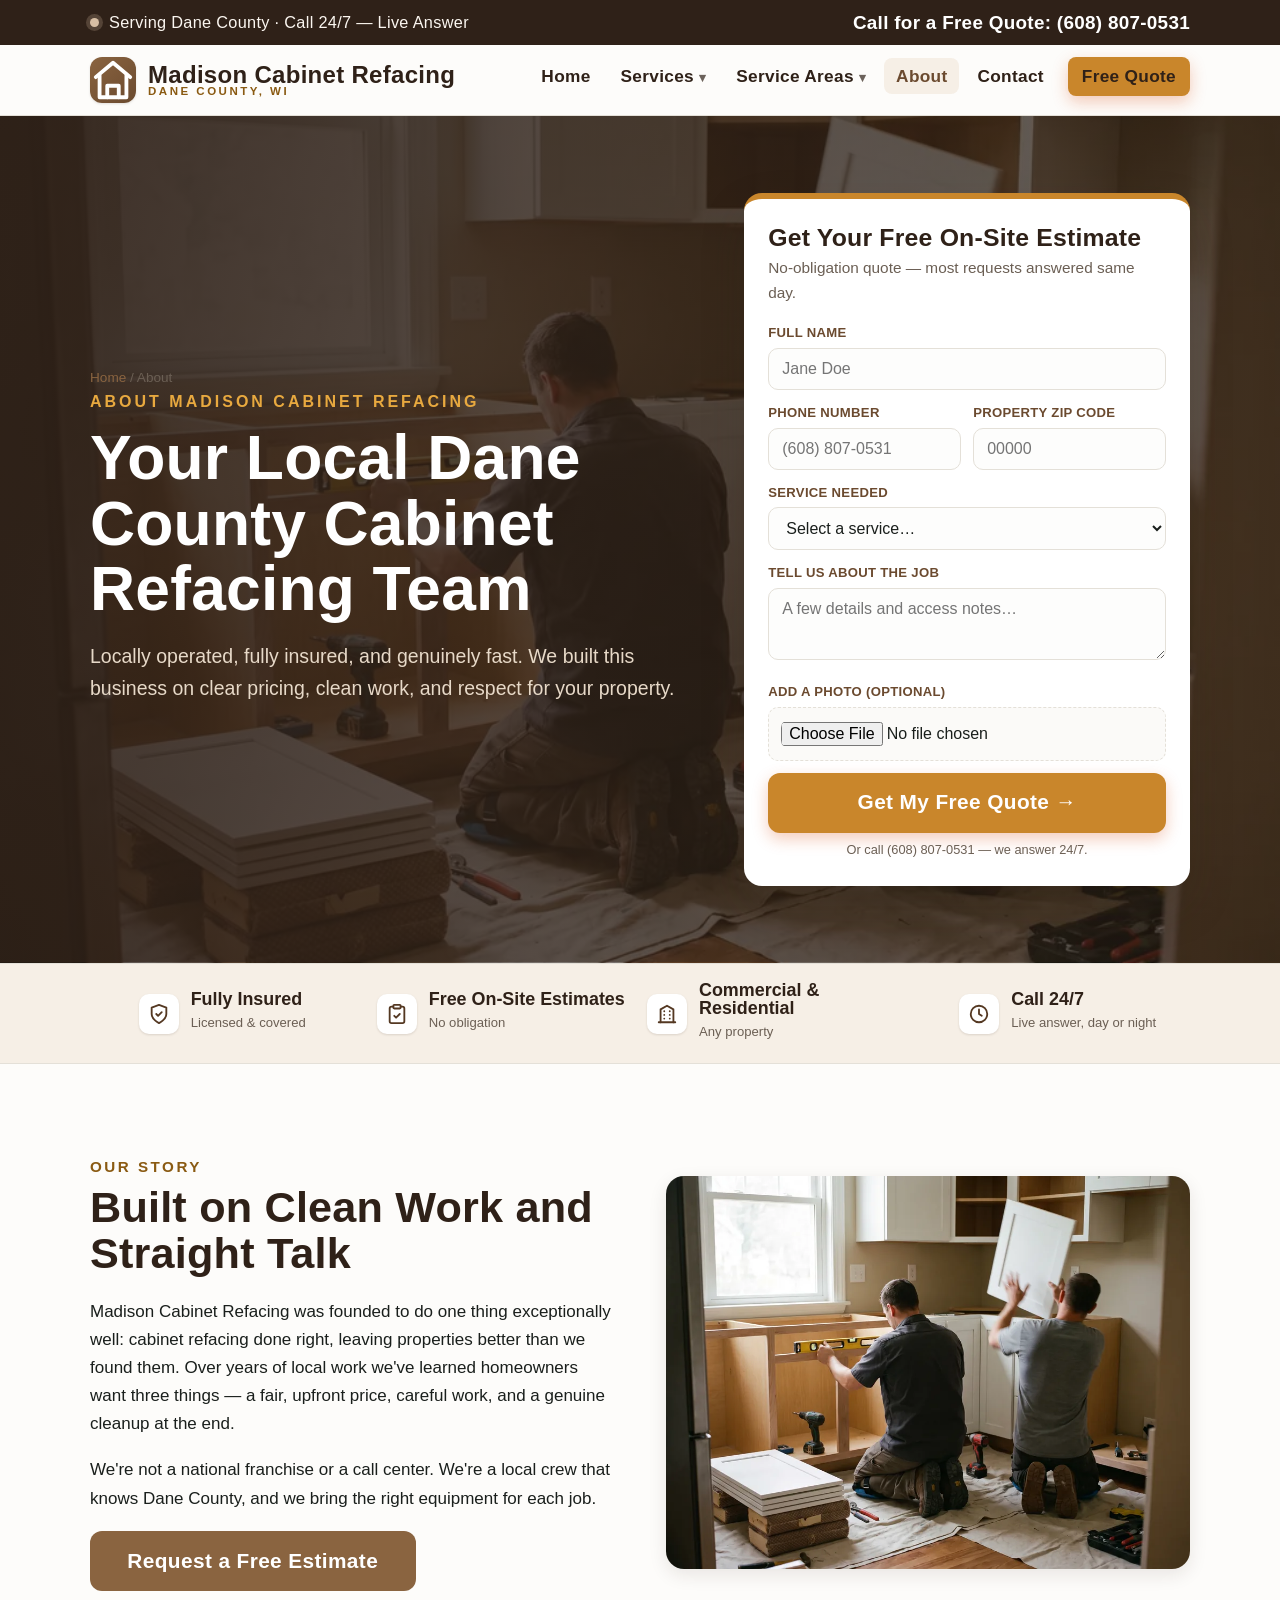
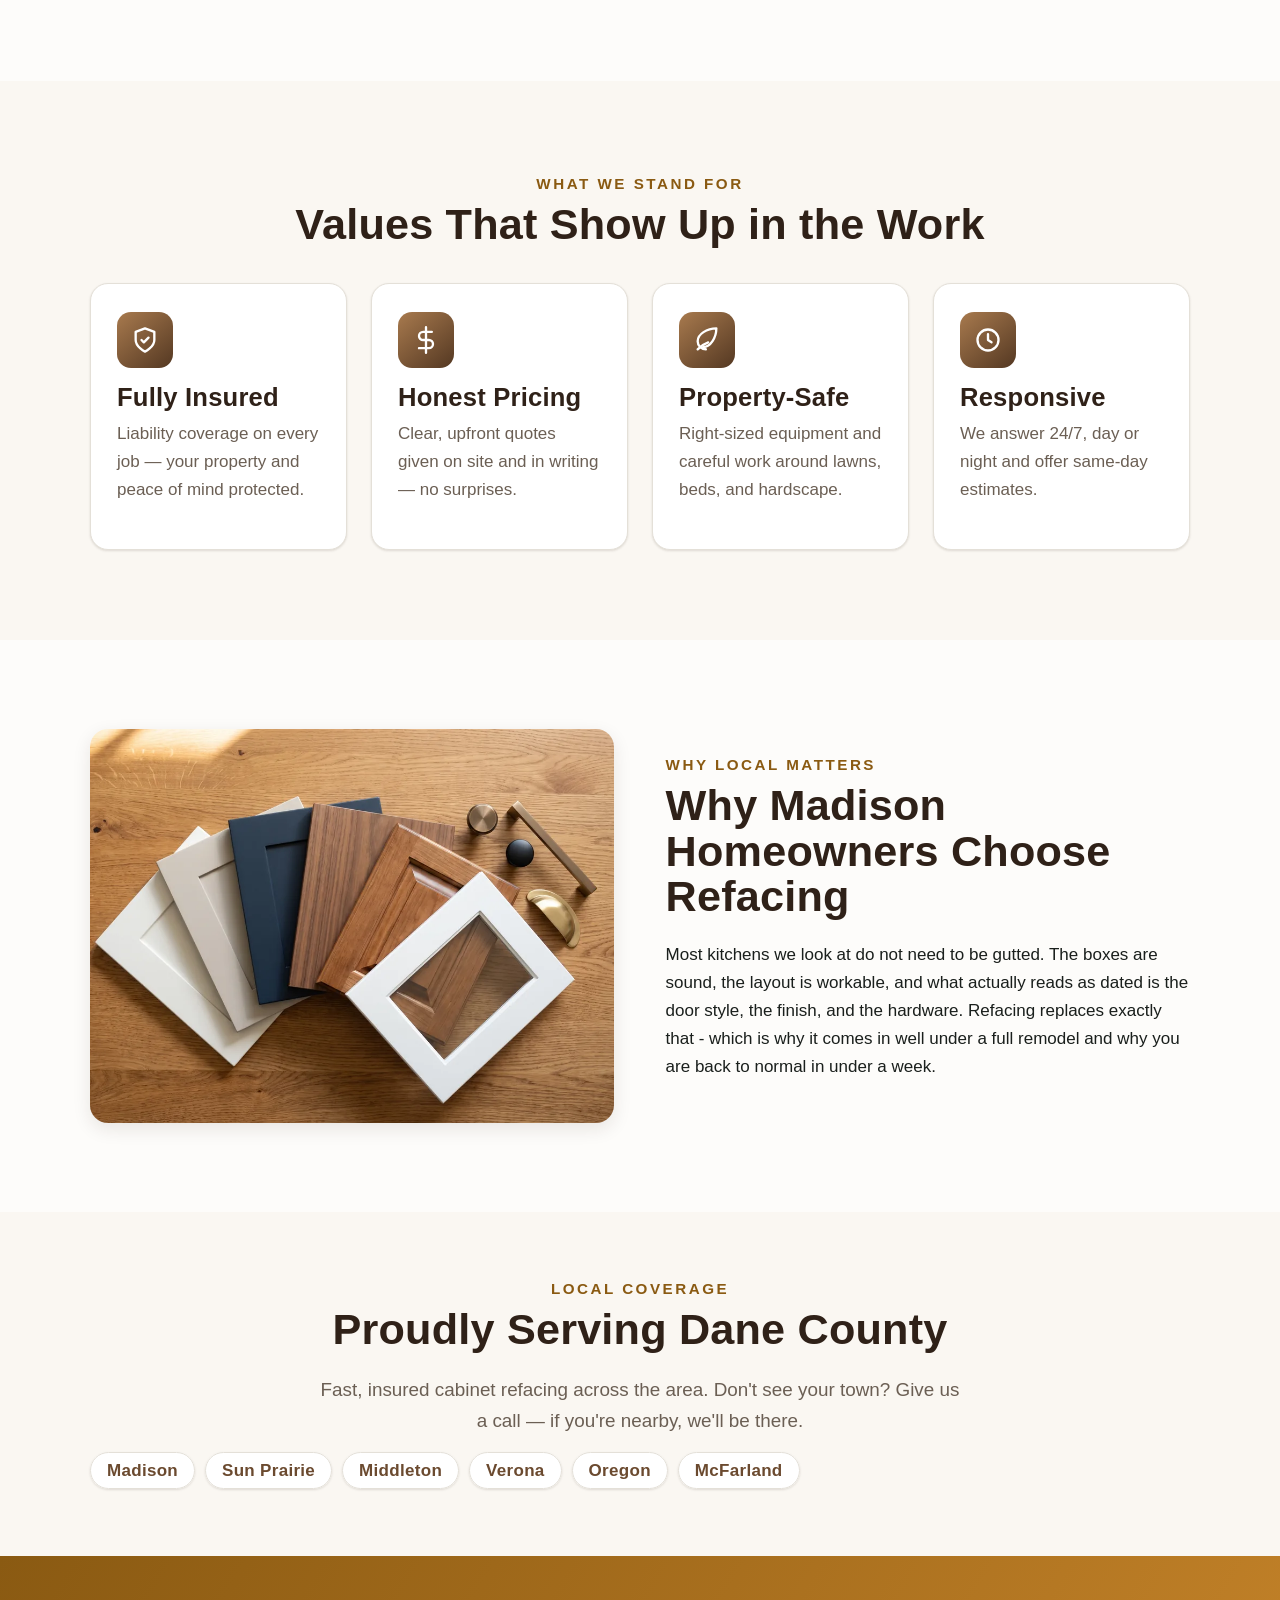
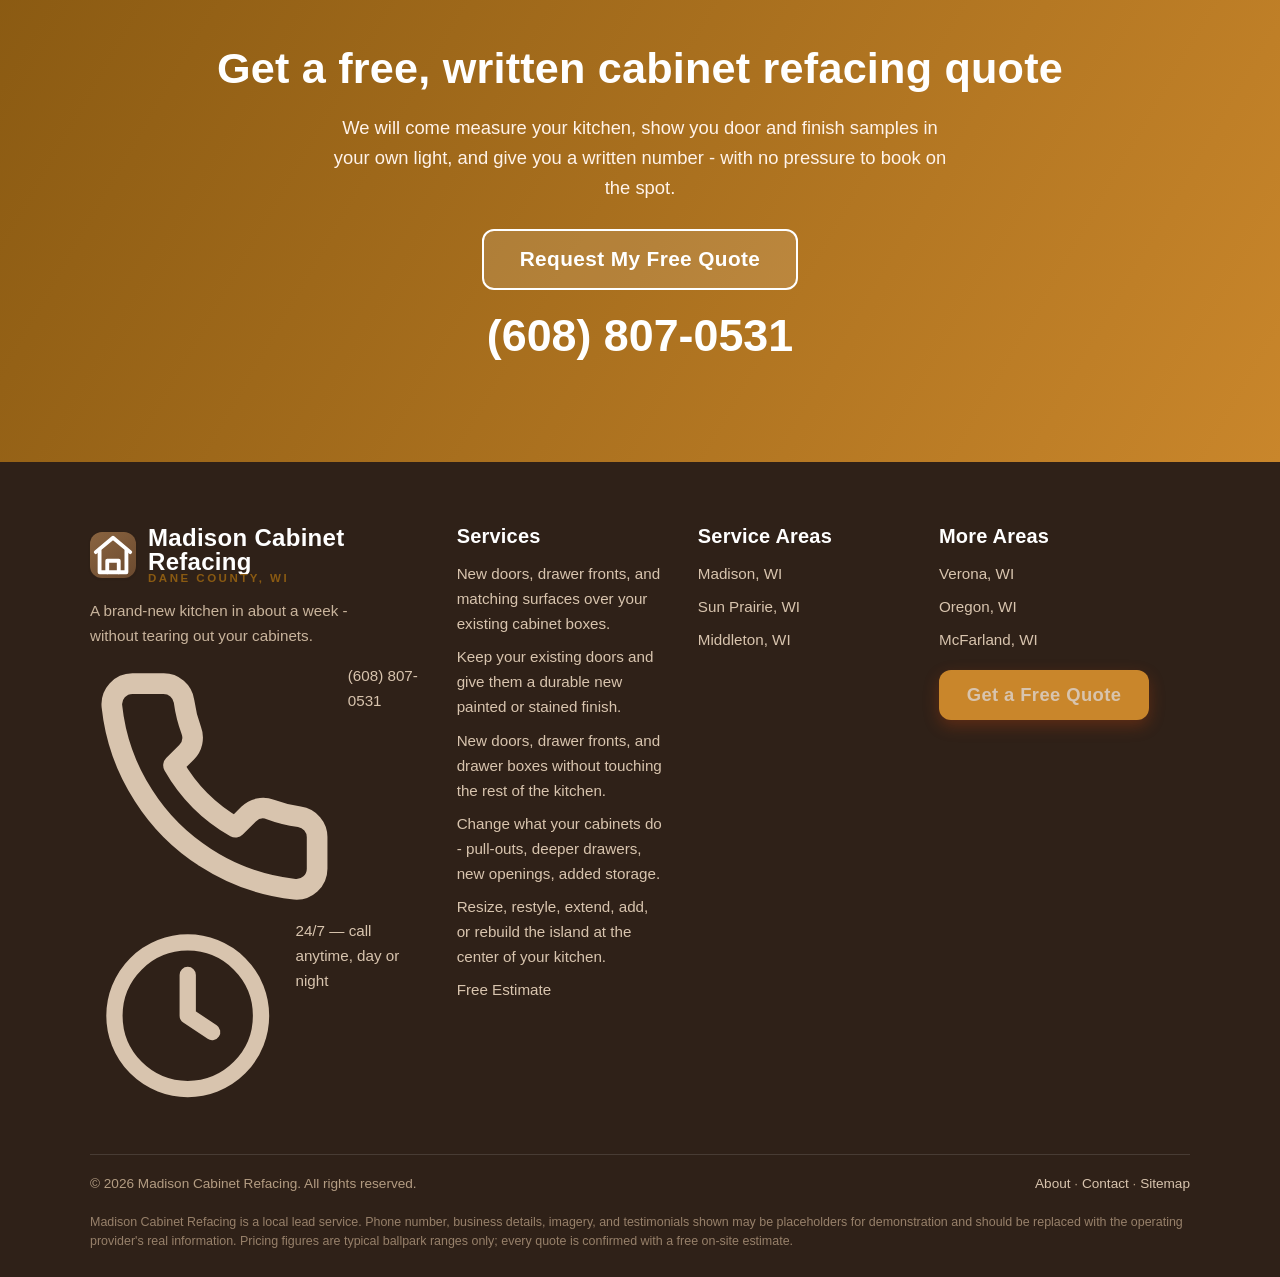
==== commit 00b42da9: "Remove displayed email (nonexistent mailbox): contact card, footer item, JSON-LD field" ====
--- a/about/index.html
+++ b/about/index.html
@@ -23,7 +23,7 @@
 <link rel="preload" as="image" href="/about-refacing-crew.webp" fetchpriority="high">
 <link rel="preconnect" href="https://fonts.googleapis.com"><link rel="preconnect" href="https://fonts.gstatic.com" crossorigin><link href="https://fonts.googleapis.com/css2?family=Fraunces:opsz,wght@9..144,500;9..144,700&family=Inter:wght@400;500;600;700&display=swap" rel="stylesheet">
 <link rel="stylesheet" href="/css/style.css">
-<script type="application/ld+json">{"@context": "https://schema.org", "@type": "LocalBusiness", "@id": "https://madisoncabinetrefacing.com/#business", "name": "Madison Cabinet Refacing", "image": "https://madisoncabinetrefacing.com/og-image.jpg", "url": "https://madisoncabinetrefacing.com/about/", "telephone": "+16088070531", "email": "quotes@madisoncabinetrefacing.com", "priceRange": "$$", "address": {"@type": "PostalAddress", "streetAddress": "Service address on file - by appointment", "addressLocality": "Madison", "addressRegion": "WI", "postalCode": "53713", "addressCountry": "US"}, "geo": {"@type": "GeoCoordinates", "latitude": 43.0731, "longitude": -89.4012}, "areaServed": [{"@type": "City", "name": "Madison, WI"}, {"@type": "City", "name": "Sun Prairie, WI"}, {"@type": "City", "name": "Middleton, WI"}, {"@type": "City", "name": "Verona, WI"}, {"@type": "City", "name": "Oregon, WI"}, {"@type": "City", "name": "McFarland, WI"}, {"@type": "AdministrativeArea", "name": "Dane County"}], "openingHoursSpecification": [{"@type": "OpeningHoursSpecification", "dayOfWeek": ["Monday", "Tuesday", "Wednesday", "Thursday", "Friday", "Saturday", "Sunday"], "opens": "00:00", "closes": "23:59"}], "makesOffer": [{"@type": "Offer", "itemOffered": {"@type": "Service", "name": "Cabinet Refacing"}}, {"@type": "Offer", "itemOffered": {"@type": "Service", "name": "Cabinet Refinishing"}}, {"@type": "Offer", "itemOffered": {"@type": "Service", "name": "Doors & Drawer Fronts"}}, {"@type": "Offer", "itemOffered": {"@type": "Service", "name": "Cabinet Modifications"}}, {"@type": "Offer", "itemOffered": {"@type": "Service", "name": "Kitchen Islands"}}]}</script>
+<script type="application/ld+json">{"@context": "https://schema.org", "@type": "LocalBusiness", "@id": "https://madisoncabinetrefacing.com/#business", "name": "Madison Cabinet Refacing", "image": "https://madisoncabinetrefacing.com/og-image.jpg", "url": "https://madisoncabinetrefacing.com/about/", "telephone": "+16088070531", "priceRange": "$$", "address": {"@type": "PostalAddress", "streetAddress": "Service address on file - by appointment", "addressLocality": "Madison", "addressRegion": "WI", "postalCode": "53713", "addressCountry": "US"}, "geo": {"@type": "GeoCoordinates", "latitude": 43.0731, "longitude": -89.4012}, "areaServed": [{"@type": "City", "name": "Madison, WI"}, {"@type": "City", "name": "Sun Prairie, WI"}, {"@type": "City", "name": "Middleton, WI"}, {"@type": "City", "name": "Verona, WI"}, {"@type": "City", "name": "Oregon, WI"}, {"@type": "City", "name": "McFarland, WI"}, {"@type": "AdministrativeArea", "name": "Dane County"}], "openingHoursSpecification": [{"@type": "OpeningHoursSpecification", "dayOfWeek": ["Monday", "Tuesday", "Wednesday", "Thursday", "Friday", "Saturday", "Sunday"], "opens": "00:00", "closes": "23:59"}], "makesOffer": [{"@type": "Offer", "itemOffered": {"@type": "Service", "name": "Cabinet Refacing"}}, {"@type": "Offer", "itemOffered": {"@type": "Service", "name": "Cabinet Refinishing"}}, {"@type": "Offer", "itemOffered": {"@type": "Service", "name": "Doors & Drawer Fronts"}}, {"@type": "Offer", "itemOffered": {"@type": "Service", "name": "Cabinet Modifications"}}, {"@type": "Offer", "itemOffered": {"@type": "Service", "name": "Kitchen Islands"}}]}</script>
 <script type="application/ld+json">{"@context": "https://schema.org", "@type": "BreadcrumbList", "itemListElement": [{"@type": "ListItem", "position": 1, "name": "Home", "item": "https://madisoncabinetrefacing.com/"}, {"@type": "ListItem", "position": 2, "name": "About", "item": "https://madisoncabinetrefacing.com/about/"}]}</script>
 </head>
 <body>
@@ -88,7 +88,6 @@
     <p class="footer__brandtext">A brand-new kitchen in about a week - without tearing out your cabinets.</p>
     <ul class="footer__contact" style="list-style:none;padding:0;margin:14px 0 0">
       <li><svg viewBox="0 0 24 24" fill="none" stroke="currentColor" stroke-width="2" stroke-linecap="round" stroke-linejoin="round"><path d="M22 16.92v3a2 2 0 0 1-2.18 2 19.79 19.79 0 0 1-8.63-3.07 19.5 19.5 0 0 1-6-6 19.79 19.79 0 0 1-3.07-8.67A2 2 0 0 1 4.11 2h3a2 2 0 0 1 2 1.72c.13.96.36 1.9.7 2.81a2 2 0 0 1-.45 2.11L8.09 9.91a16 16 0 0 0 6 6l1.27-1.27a2 2 0 0 1 2.11-.45c.9.34 1.85.57 2.81.7A2 2 0 0 1 22 16.92z"/></svg> <a href="tel:+16088070531">(608) 807-0531</a></li>
-      <li><svg viewBox="0 0 24 24" fill="none" stroke="currentColor" stroke-width="2" stroke-linecap="round" stroke-linejoin="round"><rect x="2" y="4" width="20" height="16" rx="2"/><path d="m22 7-10 6L2 7"/></svg> <a href="mailto:quotes@madisoncabinetrefacing.com">quotes@madisoncabinetrefacing.com</a></li>
       <li><svg viewBox="0 0 24 24" fill="none" stroke="currentColor" stroke-width="2" stroke-linecap="round" stroke-linejoin="round"><circle cx="12" cy="12" r="9"/><path d="M12 7v5l3 2"/></svg> <span>24/7 — call anytime, day or night</span></li></ul></div>
   <div><h4>Services</h4><ul><li><a href="/cabinet-refacing/">New doors, drawer fronts, and matching surfaces over your existing cabinet boxes.</a></li><li><a href="/cabinet-refinishing/">Keep your existing doors and give them a durable new painted or stained finish.</a></li><li><a href="/cabinet-door-and-drawer-replacement/">New doors, drawer fronts, and drawer boxes without touching the rest of the kitchen.</a></li><li><a href="/cabinet-modifications/">Change what your cabinets do - pull-outs, deeper drawers, new openings, added storage.</a></li><li><a href="/kitchen-island-modifications/">Resize, restyle, extend, add, or rebuild the island at the center of your kitchen.</a></li><li><a href="/contact/">Free Estimate</a></li></ul></div>
   <div><h4>Service Areas</h4><ul><li><a href="/cabinet-refacing-madison-wi/">Madison, WI</a></li><li><a href="/cabinet-refacing-sun-prairie-wi/">Sun Prairie, WI</a></li><li><a href="/cabinet-refacing-middleton-wi/">Middleton, WI</a></li></ul></div>
